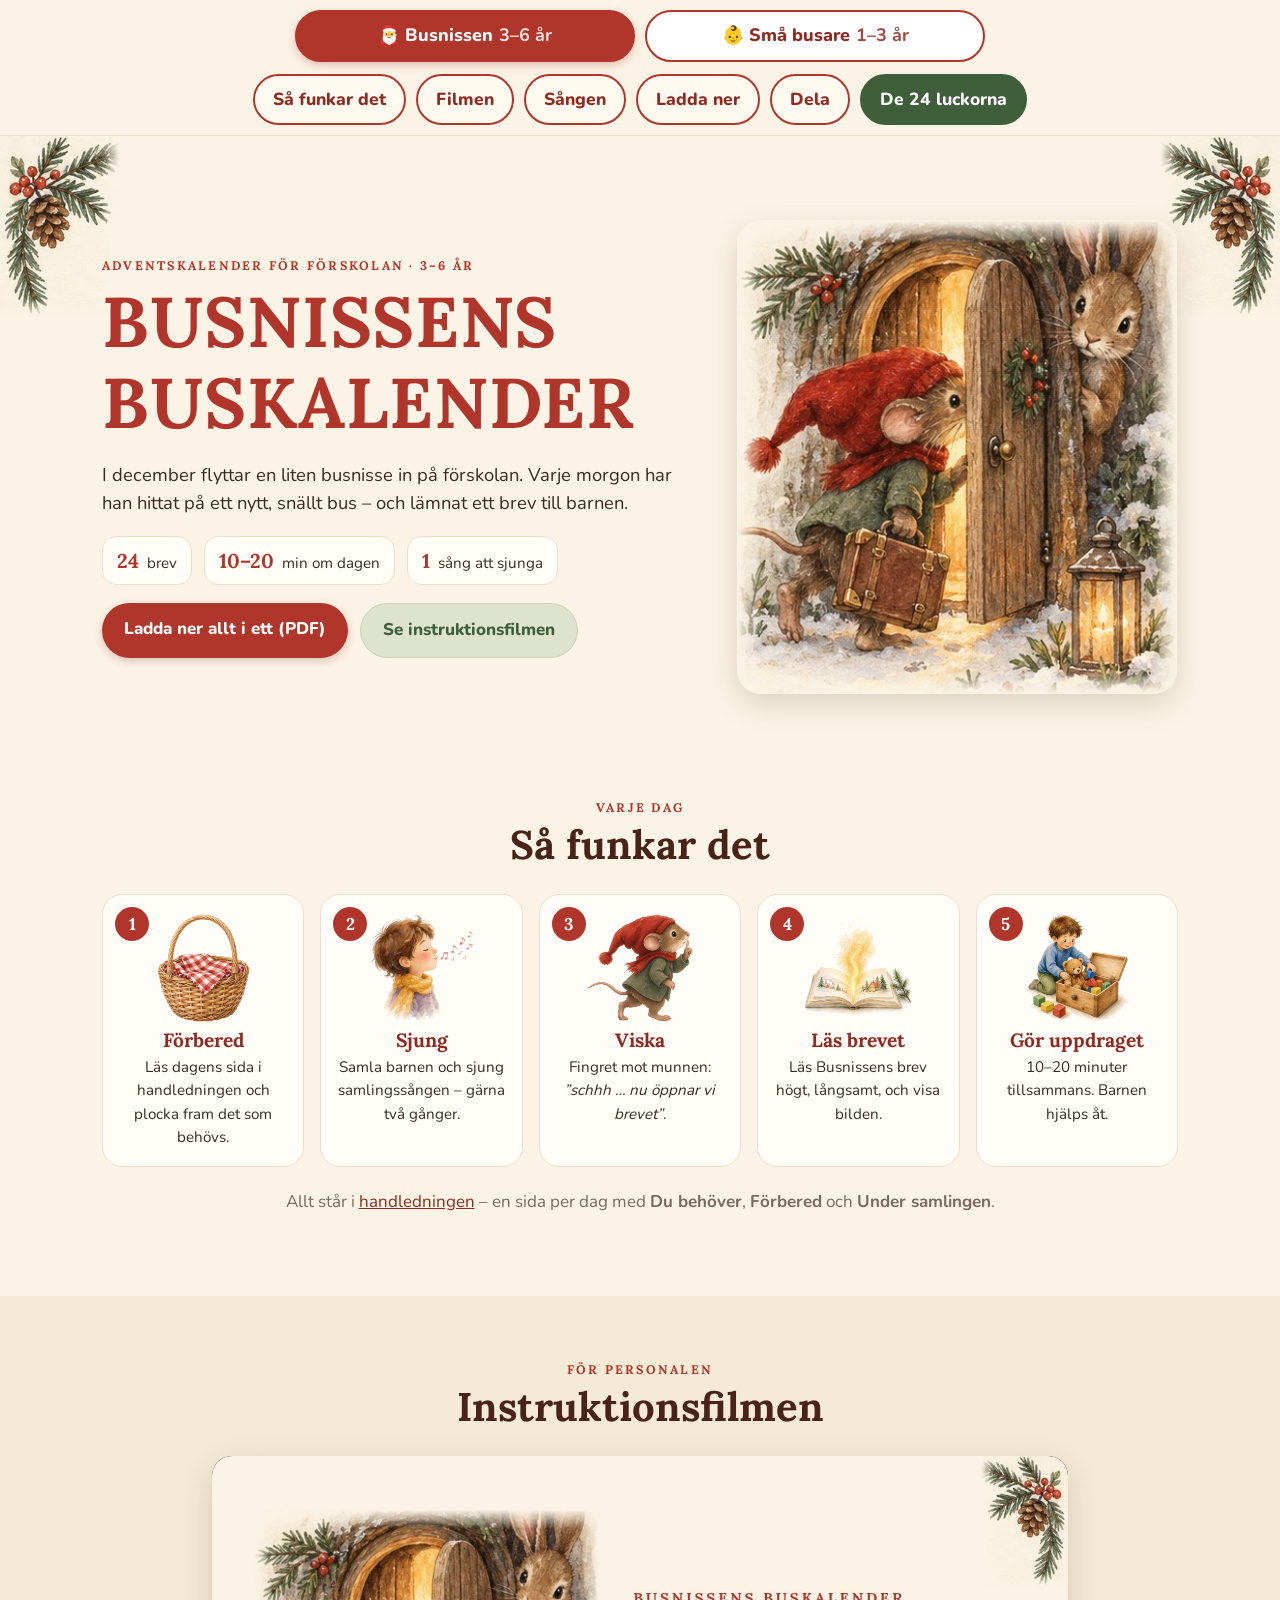
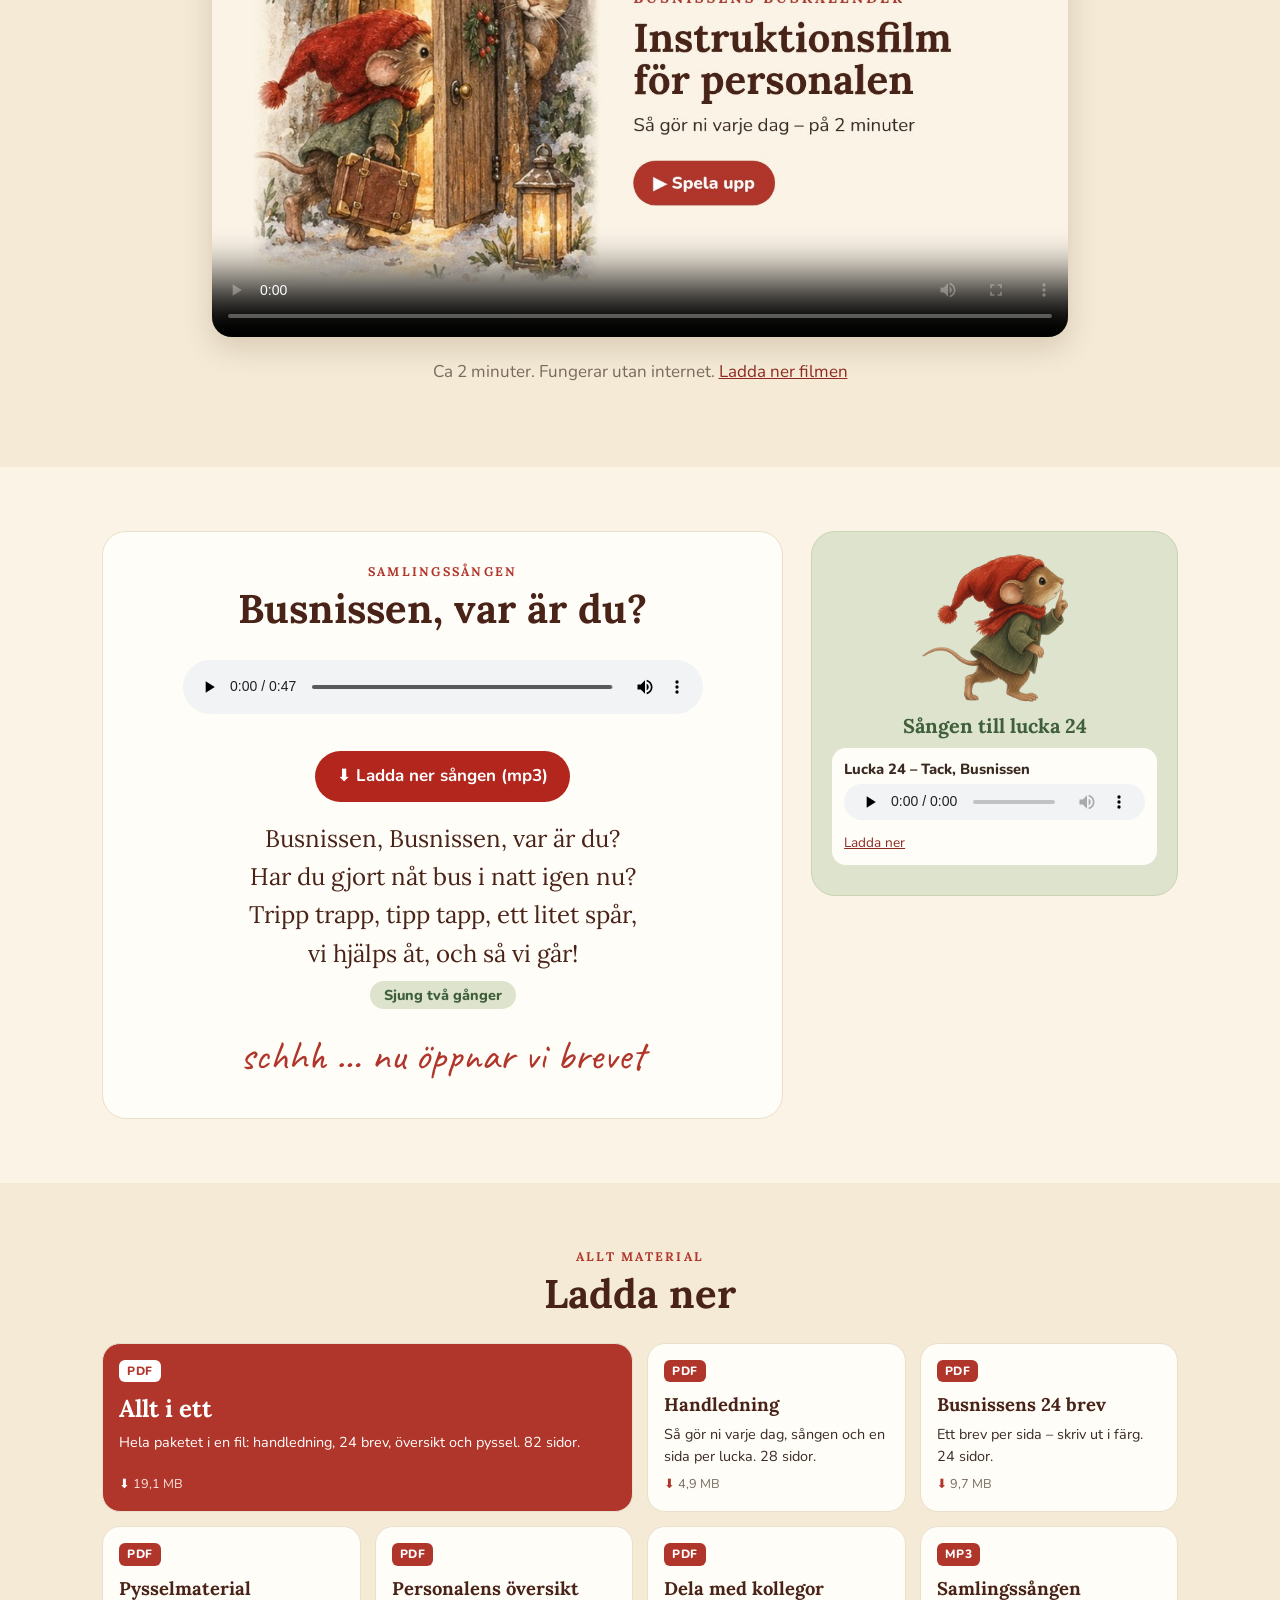
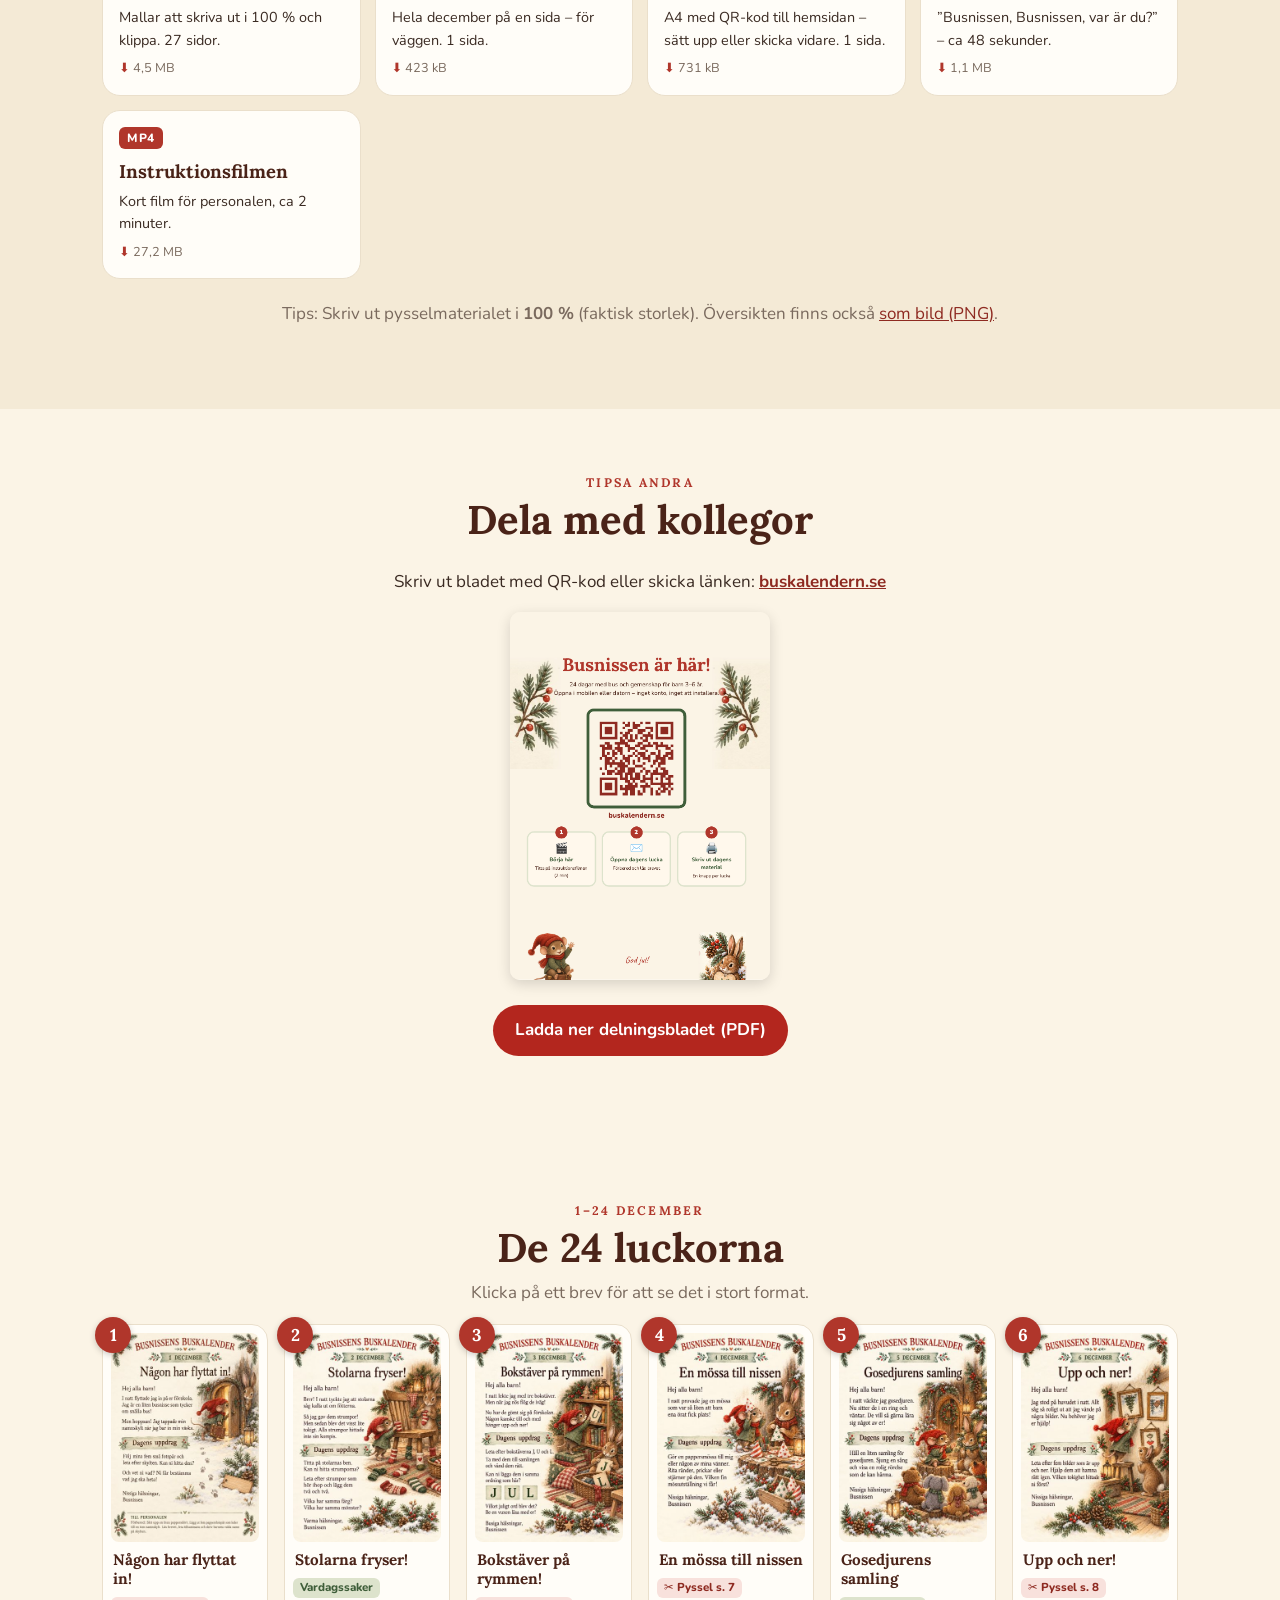
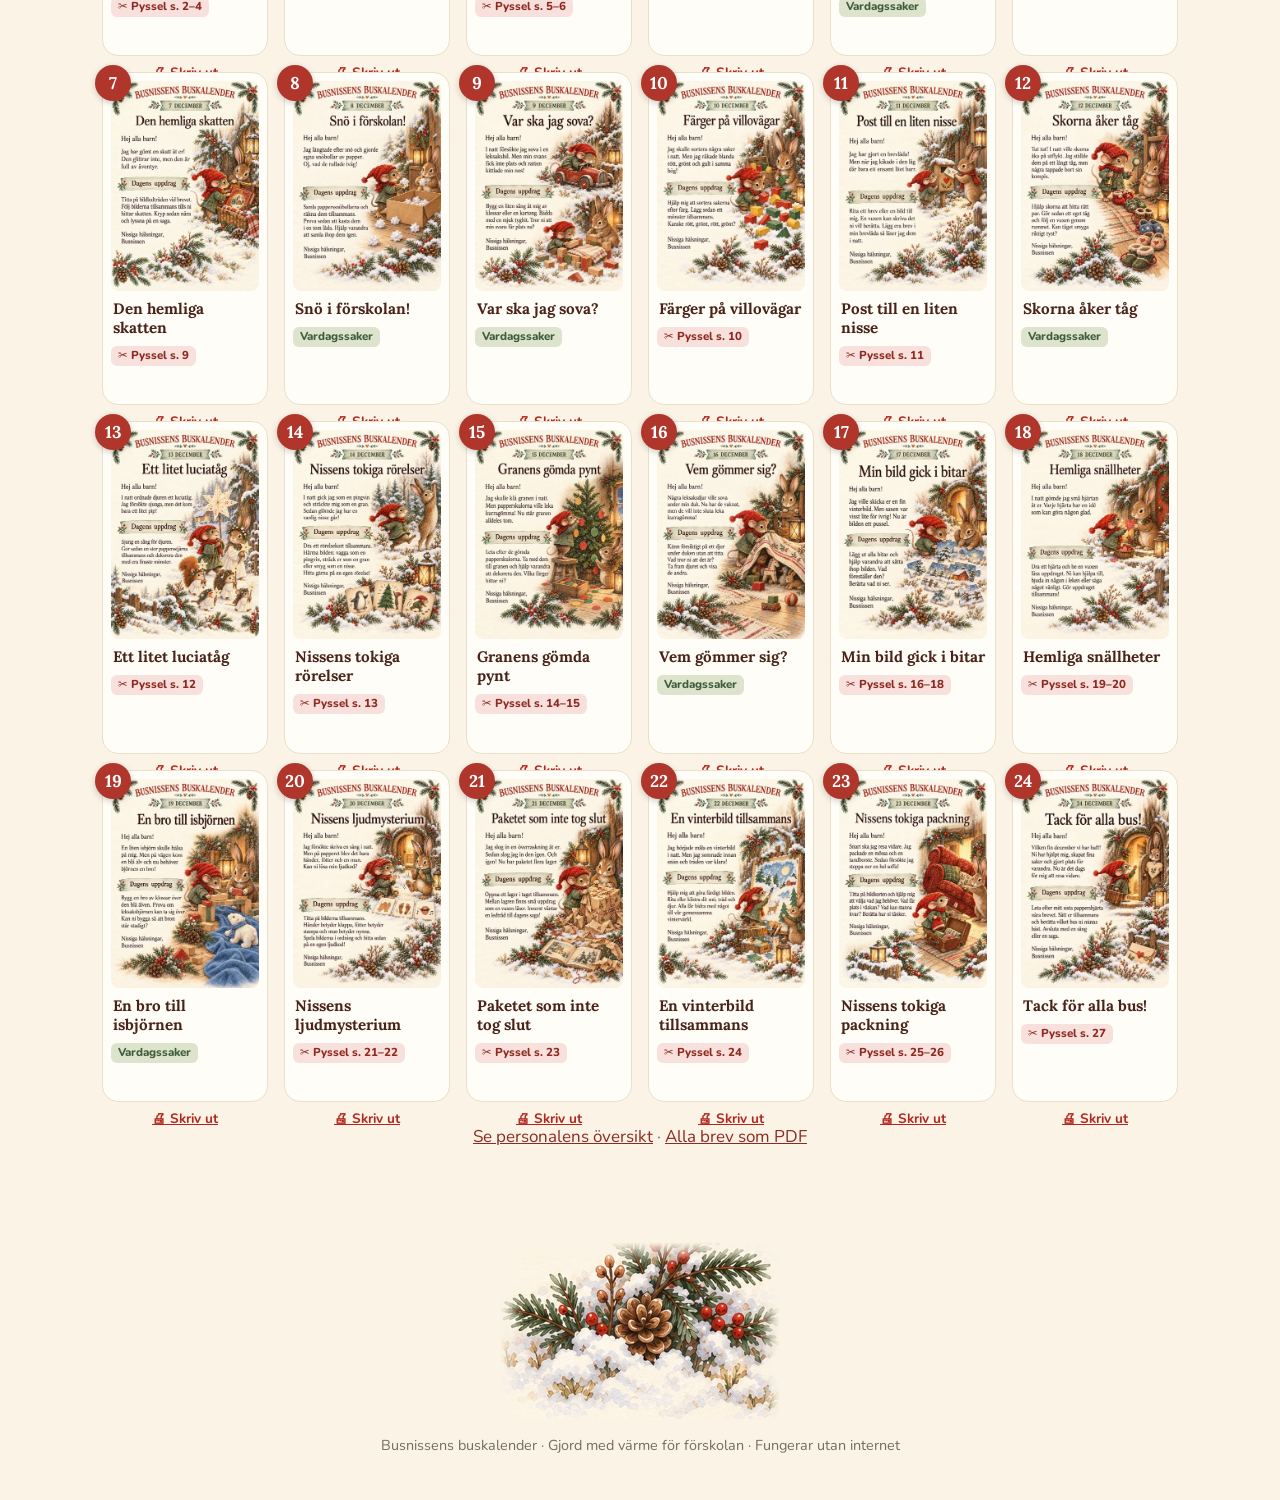
==== index.html @ c5e044b1 "Versionsväljare 3–6 / 1–3 år, egen text för Små busare" ====
<!doctype html>
<html lang="sv">
<head>
<meta charset="utf-8">
<meta name="viewport" content="width=device-width, initial-scale=1">
<title>Busnissens buskalender – adventskalender för förskolan</title>
<meta name="description" content="24 små brev från Busnissen, en samlingssång och enkla uppdrag för barn 3–6 år. Handledning, pysselmaterial och film – allt på ett ställe.">
<link rel="icon" href="data:image/svg+xml,%3Csvg xmlns=%22http://www.w3.org/2000/svg%22 viewBox=%220 0 100 100%22%3E%3Ctext y=%22.9em%22 font-size=%2290%22%3E%F0%9F%8E%85%3C/text%3E%3C/svg%3E">
<link rel="stylesheet" href="assets/style.css">
<style>.top .vpick{display:flex;gap:10px;justify-content:center;padding:10px 12px 2px;max-width:1120px;margin:0 auto}.top .vpick a{flex:1 1 0;max-width:340px;justify-content:center;min-height:52px;font-size:18px;background:#fff;color:var(--red2);border:2px solid var(--red)}.top .vpick a.on{background:var(--red);color:#fff;box-shadow:0 3px 10px rgba(176,54,43,.3)}.top .vpick a .ag{font-weight:700;opacity:.85;margin-left:6px}@media (max-width:520px){.top .vpick a{font-size:15px;padding:8px 8px;white-space:normal;text-align:center;line-height:1.15}}</style>
</head>
<body>
<a class="skip" href="#luckor">Hoppa till luckorna</a>
<header class="top"><div class="vpick" aria-label="Välj version"><a href="index.html" class="on">🎅 Busnissen<span class="ag">3–6 år</span></a><a href="smabarn.html" class="">👶 Små busare<span class="ag">1–3 år</span></a></div><nav><a href="#hur" >Så funkar det</a><a href="#film">Filmen</a><a href="#sangen">Sången</a><a href="#ladda-ner">Ladda ner</a><a href="#dela">Dela</a><a href="#luckor">De 24 luckorna</a></nav></header>

<section class="hero">
 <img class="c l" src="assets/img/corner_tl.jpg" alt=""><img class="c r" src="assets/img/corner_tr.jpg" alt="">
 <div class="wrap hero-in">
  <div class="htxt">
   <p class="kicker">Adventskalender för förskolan <span style="white-space:nowrap">· 3–6 år</span></p>
   <h1>Busnissens <span>buskalender</span></h1>
   <p class="lead">I december flyttar en liten busnisse in på förskolan. Varje morgon har han hittat på ett nytt, snällt bus – och lämnat ett brev till barnen.</p>
   <ul class="facts"><li><b>24</b> brev</li><li><b>10–20</b> min om dagen</li><li><b>1</b> sång att sjunga</li></ul>
   <div class="cta"><a class="btn" href="filer/allt-i-ett.pdf" download>Ladda ner allt i ett (PDF)</a><a class="btn ghost" href="#film">Se instruktionsfilmen</a></div>
  </div>
  <div class="himg"><img src="assets/img/door_scene.jpg" alt="Busnissen öppnar en liten dörr med sin resväska" width="455" height="490"></div>
 </div>
</section>

<main>
<section id="hur" class="sec">
 <div class="wrap">
  <p class="kicker">Varje dag</p><h2>Så funkar det</h2>
  <ol class="steps"><li class="step"><span class="n">1</span><img src="assets/ill/korg.webp" alt="" loading="lazy" width="140" height="140"><h3>Förbered</h3><p>Läs dagens sida i handledningen och plocka fram det som behövs.</p></li><li class="step"><span class="n">2</span><img src="assets/ill/nynna.webp" alt="" loading="lazy" width="140" height="140"><h3>Sjung</h3><p>Samla barnen och sjung samlingssången – gärna två gånger.</p></li><li class="step"><span class="n">3</span><img src="assets/ill/smyg.webp" alt="" loading="lazy" width="140" height="140"><h3>Viska</h3><p>Fingret mot munnen: <i>”schhh … nu öppnar vi brevet”</i>.</p></li><li class="step"><span class="n">4</span><img src="assets/ill/sagobok.webp" alt="" loading="lazy" width="140" height="140"><h3>Läs brevet</h3><p>Läs Busnissens brev högt, långsamt, och visa bilden.</p></li><li class="step"><span class="n">5</span><img src="assets/ill/hjalp.webp" alt="" loading="lazy" width="140" height="140"><h3>Gör uppdraget</h3><p>10–20 minuter tillsammans. Barnen hjälps åt.</p></li></ol>
  <p class="note">Allt står i <a href="filer/handledning.pdf">handledningen</a> – en sida per dag med <b>Du behöver</b>, <b>Förbered</b> och <b>Under samlingen</b>.</p>
 </div>
</section>

<section id="film" class="sec alt">
 <div class="wrap narrow">
  <p class="kicker">För personalen</p><h2>Instruktionsfilmen</h2>
  <div class="video"><video controls preload="metadata" poster="assets/img/poster.jpg" playsinline><source src="filer/instruktionsfilm.mp4" type="video/mp4">Din webbläsare kan inte spela filmen. <a href="filer/instruktionsfilm.mp4">Öppna filmen här</a>.</video></div>
  <p class="note">Ca 2 minuter. Fungerar utan internet. <a href="filer/instruktionsfilm.mp4" download>Ladda ner filmen</a></p>
 </div>
</section>

<section id="sangen" class="sec">
 <div class="wrap song">
  <div class="lyrics">
   <p class="kicker">Samlingssången</p><h2>Busnissen, var är du?</h2>
   <audio controls preload="metadata" src="filer/samlingssang.mp3" style="width:100%;max-width:520px;margin:12px 0"></audio>
   <p><a href="filer/samlingssang.mp3" download style="display:inline-block;padding:12px 22px;border-radius:999px;background:#b3261e;color:#fff;font-weight:700;text-decoration:none">⬇ Ladda ner sången (mp3)</a></p>
   <p class="ly">Busnissen, Busnissen, var är du?<br>Har du gjort nåt bus i natt igen nu?<br>Tripp trapp, tipp tapp, ett litet spår,<br>vi hjälps åt, och så vi går!</p>
   <p class="x2">Sjung två gånger</p>
   <p class="whisper">schhh … nu öppnar vi brevet</p>
  </div>
  <div class="bonus"><img src="assets/ill/smyg.webp" alt="" width="220" height="220" loading="lazy">
   <h3>Sången till lucka 24</h3><ul class="tracks"><li><span>Lucka 24 – Tack, Busnissen</span><audio controls preload="none" src="filer/bonus-lucka-24-tack-busnissen.mp3"></audio><a class="mini" href="filer/bonus-lucka-24-tack-busnissen.mp3" download>Ladda ner</a></li></ul></div>
 </div>
</section>

<section id="ladda-ner" class="sec alt">
 <div class="wrap">
  <p class="kicker">Allt material</p><h2>Ladda ner</h2>
  <ul class="dls"><li class="dl big"><a href="filer/allt-i-ett.pdf" download><span class="ft">PDF</span><span class="dtt">Allt i ett</span><span class="dd">Hela paketet i en fil: handledning, 24 brev, översikt och pyssel. 82 sidor.</span><span class="sz">19,1 MB</span></a></li><li class="dl "><a href="filer/handledning.pdf" download><span class="ft">PDF</span><span class="dtt">Handledning</span><span class="dd">Så gör ni varje dag, sången och en sida per lucka. 28 sidor.</span><span class="sz">4,9 MB</span></a></li><li class="dl "><a href="filer/brev.pdf" download><span class="ft">PDF</span><span class="dtt">Busnissens 24 brev</span><span class="dd">Ett brev per sida – skriv ut i färg. 24 sidor.</span><span class="sz">9,7 MB</span></a></li><li class="dl "><a href="filer/pysselmaterial.pdf" download><span class="ft">PDF</span><span class="dtt">Pysselmaterial</span><span class="dd">Mallar att skriva ut i 100 % och klippa. 27 sidor.</span><span class="sz">4,5 MB</span></a></li><li class="dl "><a href="filer/personalens-oversikt.pdf" download><span class="ft">PDF</span><span class="dtt">Personalens översikt</span><span class="dd">Hela december på en sida – för väggen. 1 sida.</span><span class="sz">423 kB</span></a></li><li class="dl "><a href="filer/dela-med-kollegor.pdf" download><span class="ft">PDF</span><span class="dtt">Dela med kollegor</span><span class="dd">A4 med QR-kod till hemsidan – sätt upp eller skicka vidare. 1 sida.</span><span class="sz">731 kB</span></a></li><li class="dl "><a href="filer/samlingssang.mp3" download><span class="ft">MP3</span><span class="dtt">Samlingssången</span><span class="dd">”Busnissen, Busnissen, var är du?” – ca 48 sekunder.</span><span class="sz">1,1 MB</span></a></li><li class="dl "><a href="filer/instruktionsfilm.mp4" download><span class="ft">MP4</span><span class="dtt">Instruktionsfilmen</span><span class="dd">Kort film för personalen, ca 2 minuter.</span><span class="sz">27,2 MB</span></a></li></ul>
  <p class="note">Tips: Skriv ut pysselmaterialet i <b>100 %</b> (faktisk storlek). Översikten finns också <a href="filer/personalens-oversikt.png" download>som bild (PNG)</a>.</p>
 </div>
</section>

<section id="dela" class="sec">
 <div class="wrap" style="text-align:center">
  <p class="kicker">Tipsa andra</p><h2>Dela med kollegor</h2>
  <p>Skriv ut bladet med QR-kod eller skicka länken: <a href="https://buskalendern.se/"><b>buskalendern.se</b></a></p>
  <a href="filer/dela-med-kollegor.pdf" target="_blank" rel="noopener"><img src="filer/dela-med-kollegor.png" alt="Delningsblad med QR-kod" style="width:100%;max-width:260px;border-radius:10px;box-shadow:0 4px 14px rgba(0,0,0,.15)"></a>
  <p><a href="filer/dela-med-kollegor.pdf" download style="display:inline-block;padding:12px 22px;border-radius:999px;background:#b3261e;color:#fff;font-weight:700;text-decoration:none">Ladda ner delningsbladet (PDF)</a></p>
 </div>
</section>

<section id="luckor" class="sec">
 <div class="wrap">
  <p class="kicker">1–24 december</p><h2>De 24 luckorna</h2>
  <p class="sub">Klicka på ett brev för att se det i stort format.</p>
  <ol class="days"><li><a class="day" href="brev/dag01.jpg" data-i="0" target="_blank" rel="noopener"><span class="dn">1</span><img src="assets/thumb/dag01.jpg" alt="Brev 1 december: Någon har flyttat in!" loading="lazy" width="360" height="509"><span class="dt">Någon har flyttat in!</span><span class="tag">✂ Pyssel s. 2–4</span></a><a class="printday" href="filer/dagar/lucka-01.pdf" target="_blank" rel="noopener" style="display:block;margin-top:6px;text-align:center;font-weight:700;font-size:.85rem;color:#b3261e">🖨 Skriv ut</a></li><li><a class="day" href="brev/dag02.jpg" data-i="1" target="_blank" rel="noopener"><span class="dn">2</span><img src="assets/thumb/dag02.jpg" alt="Brev 2 december: Stolarna fryser!" loading="lazy" width="360" height="509"><span class="dt">Stolarna fryser!</span><span class="tag g">Vardagssaker</span></a><a class="printday" href="filer/dagar/lucka-02.pdf" target="_blank" rel="noopener" style="display:block;margin-top:6px;text-align:center;font-weight:700;font-size:.85rem;color:#b3261e">🖨 Skriv ut</a></li><li><a class="day" href="brev/dag03.jpg" data-i="2" target="_blank" rel="noopener"><span class="dn">3</span><img src="assets/thumb/dag03.jpg" alt="Brev 3 december: Bokstäver på rymmen!" loading="lazy" width="360" height="509"><span class="dt">Bokstäver på rymmen!</span><span class="tag">✂ Pyssel s. 5–6</span></a><a class="printday" href="filer/dagar/lucka-03.pdf" target="_blank" rel="noopener" style="display:block;margin-top:6px;text-align:center;font-weight:700;font-size:.85rem;color:#b3261e">🖨 Skriv ut</a></li><li><a class="day" href="brev/dag04.jpg" data-i="3" target="_blank" rel="noopener"><span class="dn">4</span><img src="assets/thumb/dag04.jpg" alt="Brev 4 december: En mössa till nissen" loading="lazy" width="360" height="509"><span class="dt">En mössa till nissen</span><span class="tag">✂ Pyssel s. 7</span></a><a class="printday" href="filer/dagar/lucka-04.pdf" target="_blank" rel="noopener" style="display:block;margin-top:6px;text-align:center;font-weight:700;font-size:.85rem;color:#b3261e">🖨 Skriv ut</a></li><li><a class="day" href="brev/dag05.jpg" data-i="4" target="_blank" rel="noopener"><span class="dn">5</span><img src="assets/thumb/dag05.jpg" alt="Brev 5 december: Gosedjurens samling" loading="lazy" width="360" height="509"><span class="dt">Gosedjurens samling</span><span class="tag g">Vardagssaker</span></a><a class="printday" href="filer/dagar/lucka-05.pdf" target="_blank" rel="noopener" style="display:block;margin-top:6px;text-align:center;font-weight:700;font-size:.85rem;color:#b3261e">🖨 Skriv ut</a></li><li><a class="day" href="brev/dag06.jpg" data-i="5" target="_blank" rel="noopener"><span class="dn">6</span><img src="assets/thumb/dag06.jpg" alt="Brev 6 december: Upp och ner!" loading="lazy" width="360" height="509"><span class="dt">Upp och ner!</span><span class="tag">✂ Pyssel s. 8</span></a><a class="printday" href="filer/dagar/lucka-06.pdf" target="_blank" rel="noopener" style="display:block;margin-top:6px;text-align:center;font-weight:700;font-size:.85rem;color:#b3261e">🖨 Skriv ut</a></li><li><a class="day" href="brev/dag07.jpg" data-i="6" target="_blank" rel="noopener"><span class="dn">7</span><img src="assets/thumb/dag07.jpg" alt="Brev 7 december: Den hemliga skatten" loading="lazy" width="360" height="509"><span class="dt">Den hemliga skatten</span><span class="tag">✂ Pyssel s. 9</span></a><a class="printday" href="filer/dagar/lucka-07.pdf" target="_blank" rel="noopener" style="display:block;margin-top:6px;text-align:center;font-weight:700;font-size:.85rem;color:#b3261e">🖨 Skriv ut</a></li><li><a class="day" href="brev/dag08.jpg" data-i="7" target="_blank" rel="noopener"><span class="dn">8</span><img src="assets/thumb/dag08.jpg" alt="Brev 8 december: Snö i förskolan!" loading="lazy" width="360" height="509"><span class="dt">Snö i förskolan!</span><span class="tag g">Vardagssaker</span></a><a class="printday" href="filer/dagar/lucka-08.pdf" target="_blank" rel="noopener" style="display:block;margin-top:6px;text-align:center;font-weight:700;font-size:.85rem;color:#b3261e">🖨 Skriv ut</a></li><li><a class="day" href="brev/dag09.jpg" data-i="8" target="_blank" rel="noopener"><span class="dn">9</span><img src="assets/thumb/dag09.jpg" alt="Brev 9 december: Var ska jag sova?" loading="lazy" width="360" height="509"><span class="dt">Var ska jag sova?</span><span class="tag g">Vardagssaker</span></a><a class="printday" href="filer/dagar/lucka-09.pdf" target="_blank" rel="noopener" style="display:block;margin-top:6px;text-align:center;font-weight:700;font-size:.85rem;color:#b3261e">🖨 Skriv ut</a></li><li><a class="day" href="brev/dag10.jpg" data-i="9" target="_blank" rel="noopener"><span class="dn">10</span><img src="assets/thumb/dag10.jpg" alt="Brev 10 december: Färger på villovägar" loading="lazy" width="360" height="509"><span class="dt">Färger på villovägar</span><span class="tag">✂ Pyssel s. 10</span></a><a class="printday" href="filer/dagar/lucka-10.pdf" target="_blank" rel="noopener" style="display:block;margin-top:6px;text-align:center;font-weight:700;font-size:.85rem;color:#b3261e">🖨 Skriv ut</a></li><li><a class="day" href="brev/dag11.jpg" data-i="10" target="_blank" rel="noopener"><span class="dn">11</span><img src="assets/thumb/dag11.jpg" alt="Brev 11 december: Post till en liten nisse" loading="lazy" width="360" height="509"><span class="dt">Post till en liten nisse</span><span class="tag">✂ Pyssel s. 11</span></a><a class="printday" href="filer/dagar/lucka-11.pdf" target="_blank" rel="noopener" style="display:block;margin-top:6px;text-align:center;font-weight:700;font-size:.85rem;color:#b3261e">🖨 Skriv ut</a></li><li><a class="day" href="brev/dag12.jpg" data-i="11" target="_blank" rel="noopener"><span class="dn">12</span><img src="assets/thumb/dag12.jpg" alt="Brev 12 december: Skorna åker tåg" loading="lazy" width="360" height="509"><span class="dt">Skorna åker tåg</span><span class="tag g">Vardagssaker</span></a><a class="printday" href="filer/dagar/lucka-12.pdf" target="_blank" rel="noopener" style="display:block;margin-top:6px;text-align:center;font-weight:700;font-size:.85rem;color:#b3261e">🖨 Skriv ut</a></li><li><a class="day" href="brev/dag13.jpg" data-i="12" target="_blank" rel="noopener"><span class="dn">13</span><img src="assets/thumb/dag13.jpg" alt="Brev 13 december: Ett litet luciatåg" loading="lazy" width="360" height="509"><span class="dt">Ett litet luciatåg</span><span class="tag">✂ Pyssel s. 12</span></a><a class="printday" href="filer/dagar/lucka-13.pdf" target="_blank" rel="noopener" style="display:block;margin-top:6px;text-align:center;font-weight:700;font-size:.85rem;color:#b3261e">🖨 Skriv ut</a></li><li><a class="day" href="brev/dag14.jpg" data-i="13" target="_blank" rel="noopener"><span class="dn">14</span><img src="assets/thumb/dag14.jpg" alt="Brev 14 december: Nissens tokiga rörelser" loading="lazy" width="360" height="509"><span class="dt">Nissens tokiga rörelser</span><span class="tag">✂ Pyssel s. 13</span></a><a class="printday" href="filer/dagar/lucka-14.pdf" target="_blank" rel="noopener" style="display:block;margin-top:6px;text-align:center;font-weight:700;font-size:.85rem;color:#b3261e">🖨 Skriv ut</a></li><li><a class="day" href="brev/dag15.jpg" data-i="14" target="_blank" rel="noopener"><span class="dn">15</span><img src="assets/thumb/dag15.jpg" alt="Brev 15 december: Granens gömda pynt" loading="lazy" width="360" height="509"><span class="dt">Granens gömda pynt</span><span class="tag">✂ Pyssel s. 14–15</span></a><a class="printday" href="filer/dagar/lucka-15.pdf" target="_blank" rel="noopener" style="display:block;margin-top:6px;text-align:center;font-weight:700;font-size:.85rem;color:#b3261e">🖨 Skriv ut</a></li><li><a class="day" href="brev/dag16.jpg" data-i="15" target="_blank" rel="noopener"><span class="dn">16</span><img src="assets/thumb/dag16.jpg" alt="Brev 16 december: Vem gömmer sig?" loading="lazy" width="360" height="509"><span class="dt">Vem gömmer sig?</span><span class="tag g">Vardagssaker</span></a><a class="printday" href="filer/dagar/lucka-16.pdf" target="_blank" rel="noopener" style="display:block;margin-top:6px;text-align:center;font-weight:700;font-size:.85rem;color:#b3261e">🖨 Skriv ut</a></li><li><a class="day" href="brev/dag17.jpg" data-i="16" target="_blank" rel="noopener"><span class="dn">17</span><img src="assets/thumb/dag17.jpg" alt="Brev 17 december: Min bild gick i bitar" loading="lazy" width="360" height="509"><span class="dt">Min bild gick i bitar</span><span class="tag">✂ Pyssel s. 16–18</span></a><a class="printday" href="filer/dagar/lucka-17.pdf" target="_blank" rel="noopener" style="display:block;margin-top:6px;text-align:center;font-weight:700;font-size:.85rem;color:#b3261e">🖨 Skriv ut</a></li><li><a class="day" href="brev/dag18.jpg" data-i="17" target="_blank" rel="noopener"><span class="dn">18</span><img src="assets/thumb/dag18.jpg" alt="Brev 18 december: Hemliga snällheter" loading="lazy" width="360" height="509"><span class="dt">Hemliga snällheter</span><span class="tag">✂ Pyssel s. 19–20</span></a><a class="printday" href="filer/dagar/lucka-18.pdf" target="_blank" rel="noopener" style="display:block;margin-top:6px;text-align:center;font-weight:700;font-size:.85rem;color:#b3261e">🖨 Skriv ut</a></li><li><a class="day" href="brev/dag19.jpg" data-i="18" target="_blank" rel="noopener"><span class="dn">19</span><img src="assets/thumb/dag19.jpg" alt="Brev 19 december: En bro till isbjörnen" loading="lazy" width="360" height="509"><span class="dt">En bro till isbjörnen</span><span class="tag g">Vardagssaker</span></a><a class="printday" href="filer/dagar/lucka-19.pdf" target="_blank" rel="noopener" style="display:block;margin-top:6px;text-align:center;font-weight:700;font-size:.85rem;color:#b3261e">🖨 Skriv ut</a></li><li><a class="day" href="brev/dag20.jpg" data-i="19" target="_blank" rel="noopener"><span class="dn">20</span><img src="assets/thumb/dag20.jpg" alt="Brev 20 december: Nissens ljudmysterium" loading="lazy" width="360" height="509"><span class="dt">Nissens ljudmysterium</span><span class="tag">✂ Pyssel s. 21–22</span></a><a class="printday" href="filer/dagar/lucka-20.pdf" target="_blank" rel="noopener" style="display:block;margin-top:6px;text-align:center;font-weight:700;font-size:.85rem;color:#b3261e">🖨 Skriv ut</a></li><li><a class="day" href="brev/dag21.jpg" data-i="20" target="_blank" rel="noopener"><span class="dn">21</span><img src="assets/thumb/dag21.jpg" alt="Brev 21 december: Paketet som inte tog slut" loading="lazy" width="360" height="509"><span class="dt">Paketet som inte tog slut</span><span class="tag">✂ Pyssel s. 23</span></a><a class="printday" href="filer/dagar/lucka-21.pdf" target="_blank" rel="noopener" style="display:block;margin-top:6px;text-align:center;font-weight:700;font-size:.85rem;color:#b3261e">🖨 Skriv ut</a></li><li><a class="day" href="brev/dag22.jpg" data-i="21" target="_blank" rel="noopener"><span class="dn">22</span><img src="assets/thumb/dag22.jpg" alt="Brev 22 december: En vinterbild tillsammans" loading="lazy" width="360" height="509"><span class="dt">En vinterbild tillsammans</span><span class="tag">✂ Pyssel s. 24</span></a><a class="printday" href="filer/dagar/lucka-22.pdf" target="_blank" rel="noopener" style="display:block;margin-top:6px;text-align:center;font-weight:700;font-size:.85rem;color:#b3261e">🖨 Skriv ut</a></li><li><a class="day" href="brev/dag23.jpg" data-i="22" target="_blank" rel="noopener"><span class="dn">23</span><img src="assets/thumb/dag23.jpg" alt="Brev 23 december: Nissens tokiga packning" loading="lazy" width="360" height="509"><span class="dt">Nissens tokiga packning</span><span class="tag">✂ Pyssel s. 25–26</span></a><a class="printday" href="filer/dagar/lucka-23.pdf" target="_blank" rel="noopener" style="display:block;margin-top:6px;text-align:center;font-weight:700;font-size:.85rem;color:#b3261e">🖨 Skriv ut</a></li><li><a class="day" href="brev/dag24.jpg" data-i="23" target="_blank" rel="noopener"><span class="dn">24</span><img src="assets/thumb/dag24.jpg" alt="Brev 24 december: Tack för alla bus!" loading="lazy" width="360" height="509"><span class="dt">Tack för alla bus!</span><span class="tag">✂ Pyssel s. 27</span></a><a class="printday" href="filer/dagar/lucka-24.pdf" target="_blank" rel="noopener" style="display:block;margin-top:6px;text-align:center;font-weight:700;font-size:.85rem;color:#b3261e">🖨 Skriv ut</a></li></ol>
  <p class="note"><a href="brev/personalens-oversikt.jpg" target="_blank" rel="noopener">Se personalens översikt</a> · <a href="filer/brev.pdf" download>Alla brev som PDF</a></p>
 </div>
</section>
</main>

<footer class="foot"><img src="assets/img/garland.jpg" alt=""><p>Busnissens buskalender · Gjord med värme för förskolan · Fungerar utan internet</p></footer>

<dialog id="lb" aria-label="Brev">
 <button class="x" type="button" aria-label="Stäng">×</button>
 <figure><img id="lbimg" alt=""><figcaption id="lbcap"></figcaption></figure>
 <div class="lbnav"><button type="button" class="prev" aria-label="Föregående brev">‹ Föregående</button><a id="lbprint" class="lbprint" href="#" target="_blank" rel="noopener">🖨 Skriv ut dagens material</a><button type="button" class="next" aria-label="Nästa brev">Nästa ›</button></div><div class="lbsub"><a id="lbopen" href="#" target="_blank" rel="noopener">Öppna i full storlek</a></div>
</dialog>
<script>
(function(){
 var T=["Någon har flyttat in!", "Stolarna fryser!", "Bokstäver på rymmen!", "En mössa till nissen", "Gosedjurens samling", "Upp och ner!", "Den hemliga skatten", "Snö i förskolan!", "Var ska jag sova?", "Färger på villovägar", "Post till en liten nisse", "Skorna åker tåg", "Ett litet luciatåg", "Nissens tokiga rörelser", "Granens gömda pynt", "Vem gömmer sig?", "Min bild gick i bitar", "Hemliga snällheter", "En bro till isbjörnen", "Nissens ljudmysterium", "Paketet som inte tog slut", "En vinterbild tillsammans", "Nissens tokiga packning", "Tack för alla bus!"]; var dlg=document.getElementById('lb'); if(!dlg||!dlg.showModal) return;
 var img=document.getElementById('lbimg'),cap=document.getElementById('lbcap'),op=document.getElementById('lbopen'),cur=0;
 function pad(n){return (n<10?'0':'')+n}
 function show(i){cur=(i+24)%24; var src='brev/dag'+pad(cur+1)+'.jpg'; img.src=src; img.alt='Brev '+(cur+1)+' december: '+T[cur]; cap.textContent='Lucka '+(cur+1)+' · '+T[cur]; op.href=src; document.getElementById('lbprint').href='filer/dagar/lucka-'+pad(cur+1)+'.pdf';}
 document.querySelectorAll('a.day').forEach(function(a){a.addEventListener('click',function(e){e.preventDefault();show(+a.dataset.i);dlg.showModal();})});
 dlg.querySelector('.x').onclick=function(){dlg.close()};
 dlg.querySelector('.prev').onclick=function(){show(cur-1)};
 dlg.querySelector('.next').onclick=function(){show(cur+1)};
 dlg.addEventListener('click',function(e){if(e.target===dlg)dlg.close()});
 document.addEventListener('keydown',function(e){if(!dlg.open)return; if(e.key==='ArrowRight')show(cur+1); if(e.key==='ArrowLeft')show(cur-1);});
})();
</script>
<script>(function(){var L=[].slice.call(document.querySelectorAll('.top nav a'));var io=new IntersectionObserver(function(es){es.forEach(function(e){if(e.isIntersecting){L.forEach(function(a){var on=a.getAttribute('href')==='#'+e.target.id;a.classList.toggle('active',on);if(on&&a.scrollIntoView&&innerWidth<=820)a.parentNode.scrollTo({left:a.offsetLeft-12,behavior:'smooth'});});}});},{rootMargin:'-40% 0px -55% 0px'});L.forEach(function(a){var s=document.querySelector(a.getAttribute('href'));if(s)io.observe(s);});})();</script>
</body>
</html>
---- assets/style.css ----
@font-face{font-family:"Lora";src:url(fonts/Lora.ttf) format("truetype");font-weight:400 700;font-display:swap}
@font-face{font-family:"Lora";src:url(fonts/Lora-Italic.ttf) format("truetype");font-weight:400 700;font-style:italic;font-display:swap}
@font-face{font-family:"Nunito";src:url(fonts/Nunito.ttf) format("truetype");font-weight:200 1000;font-display:swap}
@font-face{font-family:"Caveat";src:url(fonts/Caveat.ttf) format("truetype");font-weight:400 700;font-display:swap}
:root{--bg:#FBF4E6;--bg2:#F4EAD6;--red:#B0362B;--red2:#8E2A21;--brown:#4A2318;--green:#3F5E3A;--sage:#DDE3CC;--sage2:#C9D3B3;--card:#FFFDF8;--ink:#3A2A22;--muted:#7A6A5E}
*{box-sizing:border-box}
html{scroll-behavior:smooth}
body{margin:0;background:var(--bg);color:var(--ink);font-family:"Nunito",system-ui,sans-serif;font-size:17px;line-height:1.55}
img{max-width:100%}
a{color:var(--red2)}
.skip{position:absolute;left:-999px}.skip:focus{left:8px;top:8px;background:#fff;padding:6px 10px;z-index:10}
.wrap{max-width:1120px;margin:0 auto;padding:0 22px}.narrow{max-width:900px}
.kicker{font-family:"Lora",serif;font-weight:700;letter-spacing:.18em;text-transform:uppercase;color:var(--red);font-size:.78rem;margin:0 0 .3rem;text-align:center}
h1,h2,h3{font-family:"Lora",serif;color:var(--brown);line-height:1.15}
h2{font-size:clamp(1.8rem,4vw,2.5rem);text-align:center;margin:.1rem 0 1.6rem}
.top{position:sticky;top:0;z-index:5;background:rgba(251,244,230,.93);backdrop-filter:blur(6px);border-bottom:1px solid #EADFCB}
.top nav{max-width:1120px;margin:0 auto;display:flex;gap:4px 18px;justify-content:center;flex-wrap:wrap;padding:10px 16px}
.top a{text-decoration:none;color:var(--brown);font-weight:700;font-size:.92rem;padding:4px 6px;border-radius:8px}
.top a:hover{background:var(--sage)}
.hero{position:relative;overflow:hidden;padding:84px 0 40px}
.hero .c{position:absolute;top:0;width:120px}.hero .c.l{left:0}.hero .c.r{right:0}
.hero-in{display:grid;grid-template-columns:1.15fr .85fr;gap:36px;align-items:center;position:relative}
.htxt .kicker{text-align:left}
.hero h1{font-size:clamp(2.6rem,6.5vw,4.4rem);color:var(--red);text-transform:uppercase;margin:.2rem 0 .8rem;letter-spacing:.01em}
.hero h1 span{display:block}
.lead{font-size:1.15rem;max-width:34em}
.facts{display:flex;gap:12px;flex-wrap:wrap;list-style:none;padding:0;margin:18px 0}
.facts li{background:var(--card);border:1px solid #EADFCB;border-radius:14px;padding:8px 14px;font-size:.95rem}
.facts b{font-family:"Lora";color:var(--red);font-size:1.25rem;margin-right:4px}
.cta{display:flex;gap:12px;flex-wrap:wrap;margin-top:8px}
.btn{display:inline-block;background:var(--red);color:#fff;text-decoration:none;font-weight:800;padding:13px 22px;border-radius:999px;box-shadow:0 3px 10px rgba(140,40,30,.25)}
.btn:hover{background:var(--red2)}
.btn.ghost{background:var(--sage);color:var(--green);box-shadow:none;border:1px solid var(--sage2)}
.himg img{border-radius:24px;box-shadow:0 10px 30px rgba(90,50,20,.18);display:block;margin:0 auto;width:100%;max-width:440px;height:auto}
.sec{padding:64px 0}
.sec.alt{background:var(--bg2)}
.steps{list-style:none;padding:0;margin:0;display:grid;grid-template-columns:repeat(5,1fr);gap:16px}
.step{background:var(--card);border:1px solid #EADFCB;border-radius:20px;padding:18px 14px 16px;text-align:center;position:relative}
.step .n{position:absolute;top:12px;left:12px;width:34px;height:34px;border-radius:50%;background:var(--red);color:#fff;font-family:"Lora";font-weight:700;display:flex;align-items:center;justify-content:center}
.step img{width:110px;height:110px;object-fit:contain;display:block;margin:0 auto 6px}
.step h3{margin:.2rem 0 .3rem;font-size:1.2rem;color:var(--red2)}
.step p{margin:0;font-size:.95rem}
.note{text-align:center;color:var(--muted);margin-top:22px}
.sub{text-align:center;margin-top:-1rem;color:var(--muted)}
.video{border-radius:20px;overflow:hidden;box-shadow:0 10px 30px rgba(90,50,20,.18);background:#000;aspect-ratio:16/9}
.video video{width:100%;height:100%;display:block}
.song{display:grid;grid-template-columns:1.3fr .7fr;gap:28px;align-items:start}
.lyrics{background:var(--card);border:1px solid #EADFCB;border-radius:24px;padding:30px 26px;text-align:center}
.lyrics h2{margin-bottom:1rem}
.lyrics audio{width:100%;max-width:420px}
.ly{font-family:"Lora",serif;font-size:clamp(1.15rem,2.6vw,1.5rem);line-height:1.6;color:var(--brown);margin:18px 0 8px}
.x2{display:inline-block;background:var(--sage);color:var(--green);font-weight:800;border-radius:999px;padding:3px 14px;font-size:.9rem;margin:0}
.whisper{font-family:"Caveat",cursive;font-size:clamp(1.9rem,4.5vw,2.6rem);color:var(--red);margin:14px 0 0}
.bonus{background:var(--sage);border:1px solid var(--sage2);border-radius:24px;padding:20px;text-align:center}
.bonus img{width:150px;height:auto}
.bonus h3{margin:.2rem 0 .6rem;color:var(--green)}
.tracks{list-style:none;padding:0;margin:0;text-align:left}
.tracks li{background:var(--card);border-radius:14px;padding:10px 12px;margin-bottom:10px}
.tracks span{display:block;font-weight:800;font-size:.92rem;margin-bottom:4px}
.tracks audio{width:100%;height:36px}
.mini{font-size:.85rem}
.dls{list-style:none;padding:0;margin:0;display:grid;grid-template-columns:repeat(4,1fr);gap:14px}
.dl a{display:flex;flex-direction:column;height:100%;background:var(--card);border:1px solid #EADFCB;border-radius:18px;padding:16px;text-decoration:none;color:var(--ink);transition:transform .15s,box-shadow .15s}
.dl a:hover{transform:translateY(-2px);box-shadow:0 8px 20px rgba(90,50,20,.12)}
.ft{align-self:flex-start;background:var(--red);color:#fff;font-weight:800;font-size:.75rem;border-radius:6px;padding:2px 8px;letter-spacing:.05em}
.dtt{font-family:"Lora";font-weight:700;color:var(--brown);font-size:1.15rem;margin:8px 0 4px}
.dd{font-size:.9rem;flex:1}
.sz{font-size:.8rem;color:var(--muted);margin-top:8px}
.sz:before{content:"⬇ ";color:var(--red)}
.dl.big{grid-column:span 2}.dl.big a{background:var(--red);color:#fff}.dl.big .ft{background:#fff;color:var(--red)}.dl.big .dtt{color:#fff;font-size:1.5rem}.dl.big .sz{color:#fbe3df}.dl.big .sz:before{color:#fff}
.days{list-style:none;padding:0;margin:0;display:grid;grid-template-columns:repeat(6,1fr);gap:16px}
.day{display:block;position:relative;text-decoration:none;color:var(--ink);background:var(--card);border:1px solid #EADFCB;border-radius:16px;padding:8px 8px 10px;transition:transform .15s,box-shadow .15s;height:100%}
.day:hover,.day:focus{transform:translateY(-3px) rotate(-.6deg);box-shadow:0 10px 22px rgba(90,50,20,.16)}
.day img{display:block;width:100%;height:auto;border-radius:8px}
.dn{position:absolute;top:-8px;left:-8px;width:36px;height:36px;border-radius:50%;background:var(--red);color:#fff;font-family:"Lora";font-weight:700;display:flex;align-items:center;justify-content:center;box-shadow:0 2px 6px rgba(0,0,0,.2);z-index:1}
.dt{display:block;font-family:"Lora";font-weight:700;color:var(--brown);font-size:.95rem;line-height:1.25;margin:8px 2px 4px}
.tag{display:inline-block;font-size:.72rem;font-weight:800;color:var(--red2);background:#F8E1DC;border-radius:6px;padding:1px 7px}
.tag.g{color:var(--green);background:var(--sage)}
.foot{text-align:center;padding:10px 0 30px;color:var(--muted);font-size:.9rem}
.foot img{width:280px;display:block;margin:0 auto}
dialog{border:none;border-radius:18px;padding:14px;max-width:min(92vw,620px);background:var(--card);box-shadow:0 20px 60px rgba(0,0,0,.4)}
dialog::backdrop{background:rgba(40,25,15,.7)}
dialog figure{margin:0}dialog img{display:block;max-height:76vh;width:auto;margin:0 auto;border-radius:8px}
dialog figcaption{text-align:center;font-family:"Lora";font-weight:700;color:var(--brown);margin-top:8px}
.x{position:absolute;top:6px;right:10px;border:none;background:var(--red);color:#fff;width:34px;height:34px;border-radius:50%;font-size:22px;line-height:1;cursor:pointer}
@media (max-width:980px){.steps{grid-template-columns:repeat(3,1fr)}.dls{grid-template-columns:repeat(2,1fr)}.days{grid-template-columns:repeat(4,1fr)}.song{grid-template-columns:1fr}}
@media (max-width:720px){.hero-in{grid-template-columns:1fr}.himg{order:-1}.himg img{max-width:300px}.hero .c{width:90px}.htxt .kicker{text-align:center}.hero h1,.lead{text-align:center}.lead{margin:0 auto}.facts,.cta{justify-content:center}
 .steps{grid-template-columns:repeat(2,1fr)}.days{grid-template-columns:repeat(2,1fr);gap:14px}.dls{grid-template-columns:1fr}.dl.big{grid-column:auto}.sec{padding:44px 0}body{font-size:16px}}

.lbnav{display:grid;grid-template-columns:1fr auto 1fr;align-items:center;gap:10px;margin-top:10px}
.lbnav button,.lbnav .lbprint{height:44px;display:inline-flex;align-items:center;justify-content:center;border:none;border-radius:999px;padding:0 18px;font-family:inherit;font-weight:800;font-size:.95rem;white-space:nowrap;cursor:pointer;text-decoration:none;box-sizing:border-box}
.lbnav button{background:var(--sage);color:var(--green);width:100%;max-width:170px}
.lbnav .prev{justify-self:start}.lbnav .next{justify-self:end}
.lbnav .lbprint{background:#b3261e;color:#fff}
.lbsub{text-align:center;margin-top:8px;font-size:.85rem}
@media (max-width:480px){.lbnav{grid-template-columns:1fr 1fr}.lbnav .lbprint{grid-column:1/-1;grid-row:1;width:100%}.lbnav button{max-width:none}}

.top nav{gap:10px;padding:10px 16px}
.top a{display:inline-flex;align-items:center;min-height:44px;box-sizing:border-box;padding:10px 18px;font-size:17.5px;font-weight:800;color:var(--red2);background:#fffaf0;border:2px solid var(--red);border-radius:999px;white-space:nowrap;transition:background .15s,color .15s}
.top a:hover,.top a:focus-visible{background:var(--red);color:#fff;outline:none}
.top a.active{background:var(--green);border-color:var(--green);color:#fff}
@media (max-width:820px){.top nav{flex-wrap:nowrap;justify-content:safe center;overflow-x:auto;-webkit-overflow-scrolling:touch;scrollbar-width:none;gap:8px;padding:8px 12px}.top nav::-webkit-scrollbar{display:none}.top a{font-size:17px;padding:9px 16px;flex:0 0 auto}}
@media (min-width:821px) and (max-width:1000px){.top a{padding:10px 14px}}
section[id]{scroll-margin-top:76px}
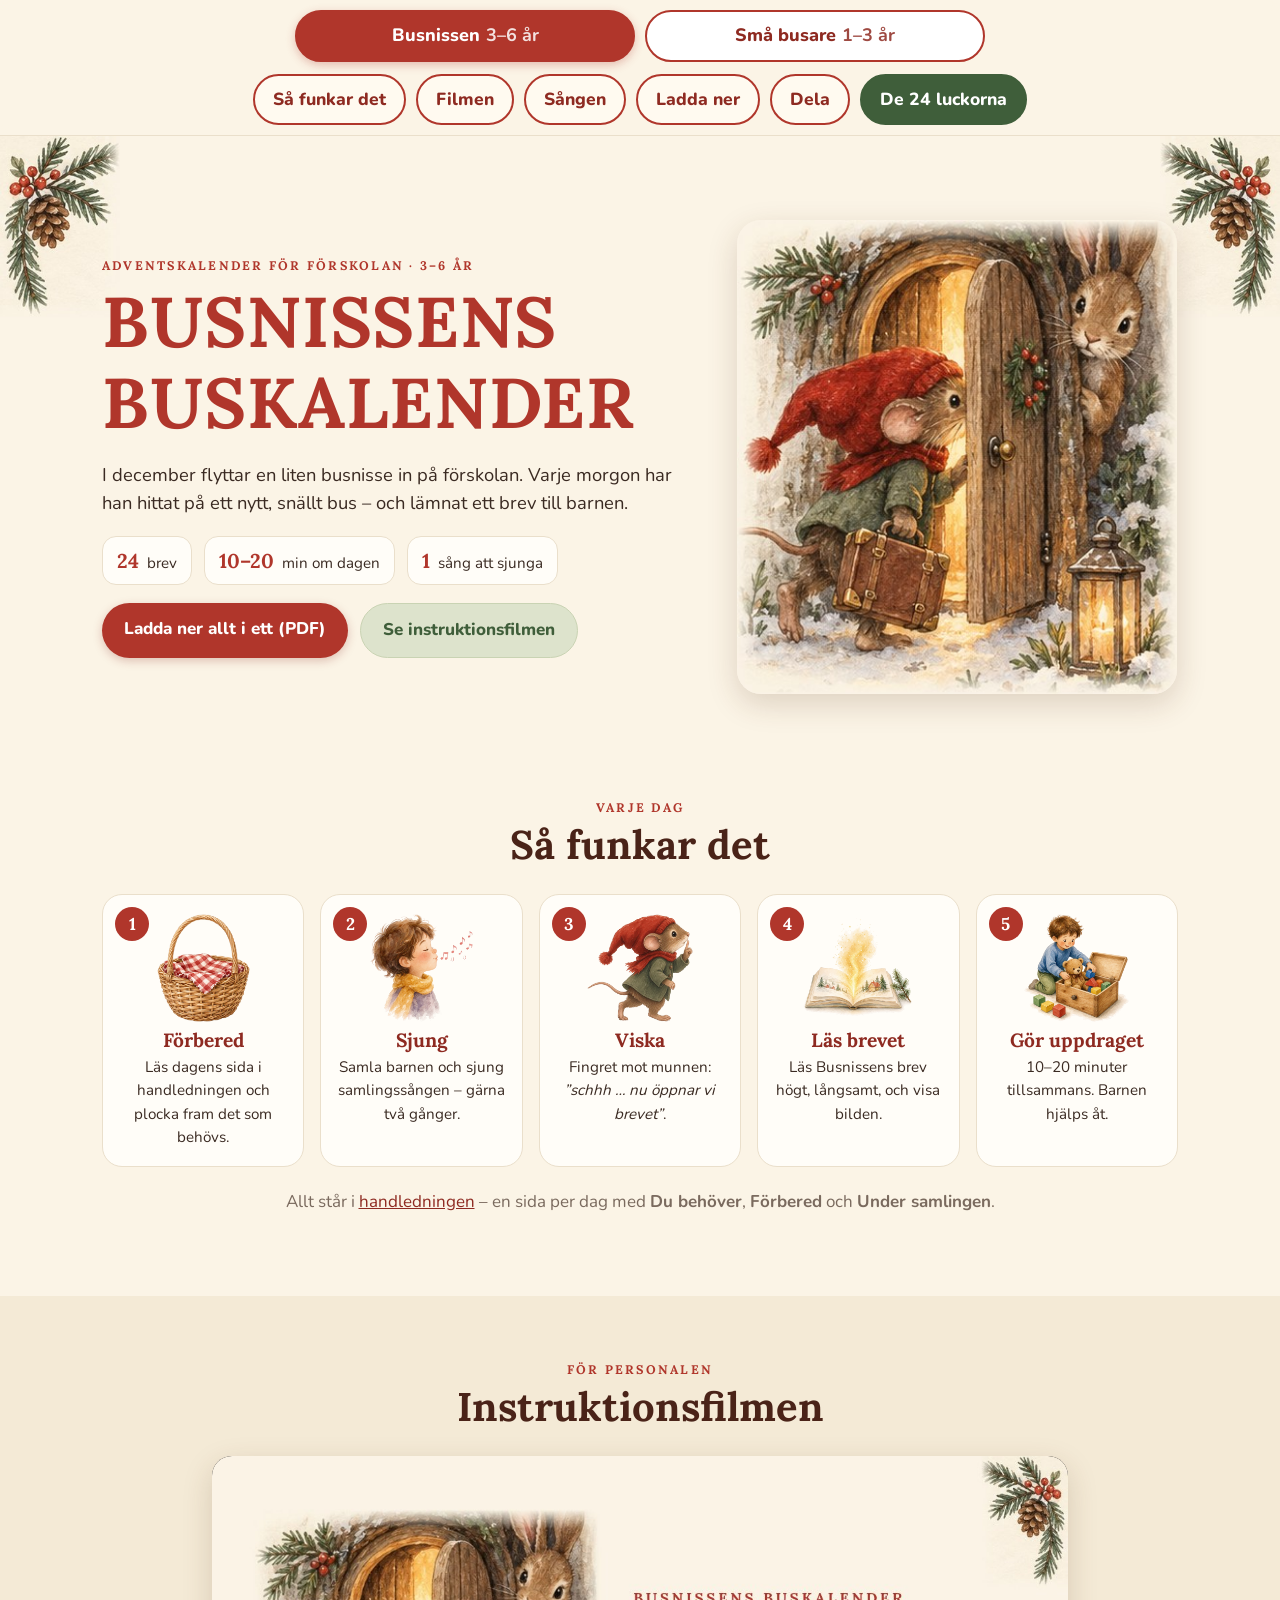
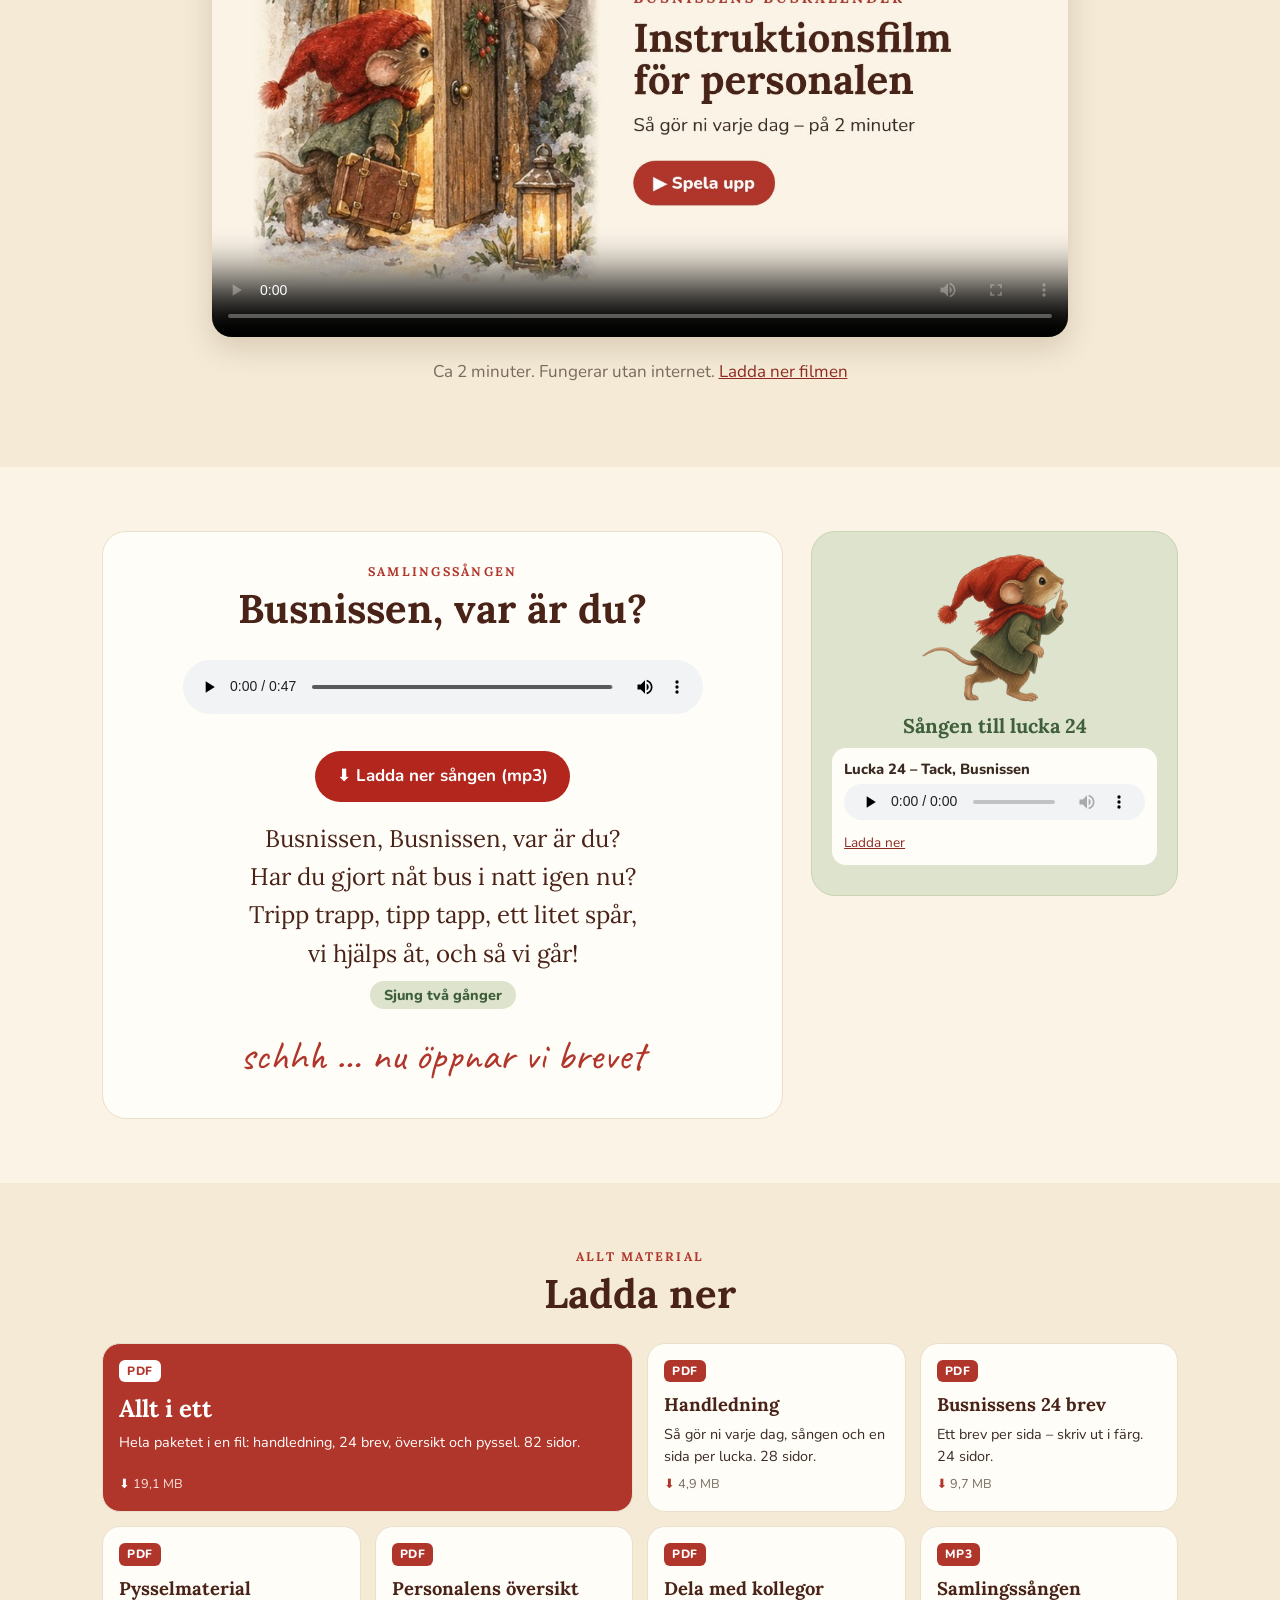
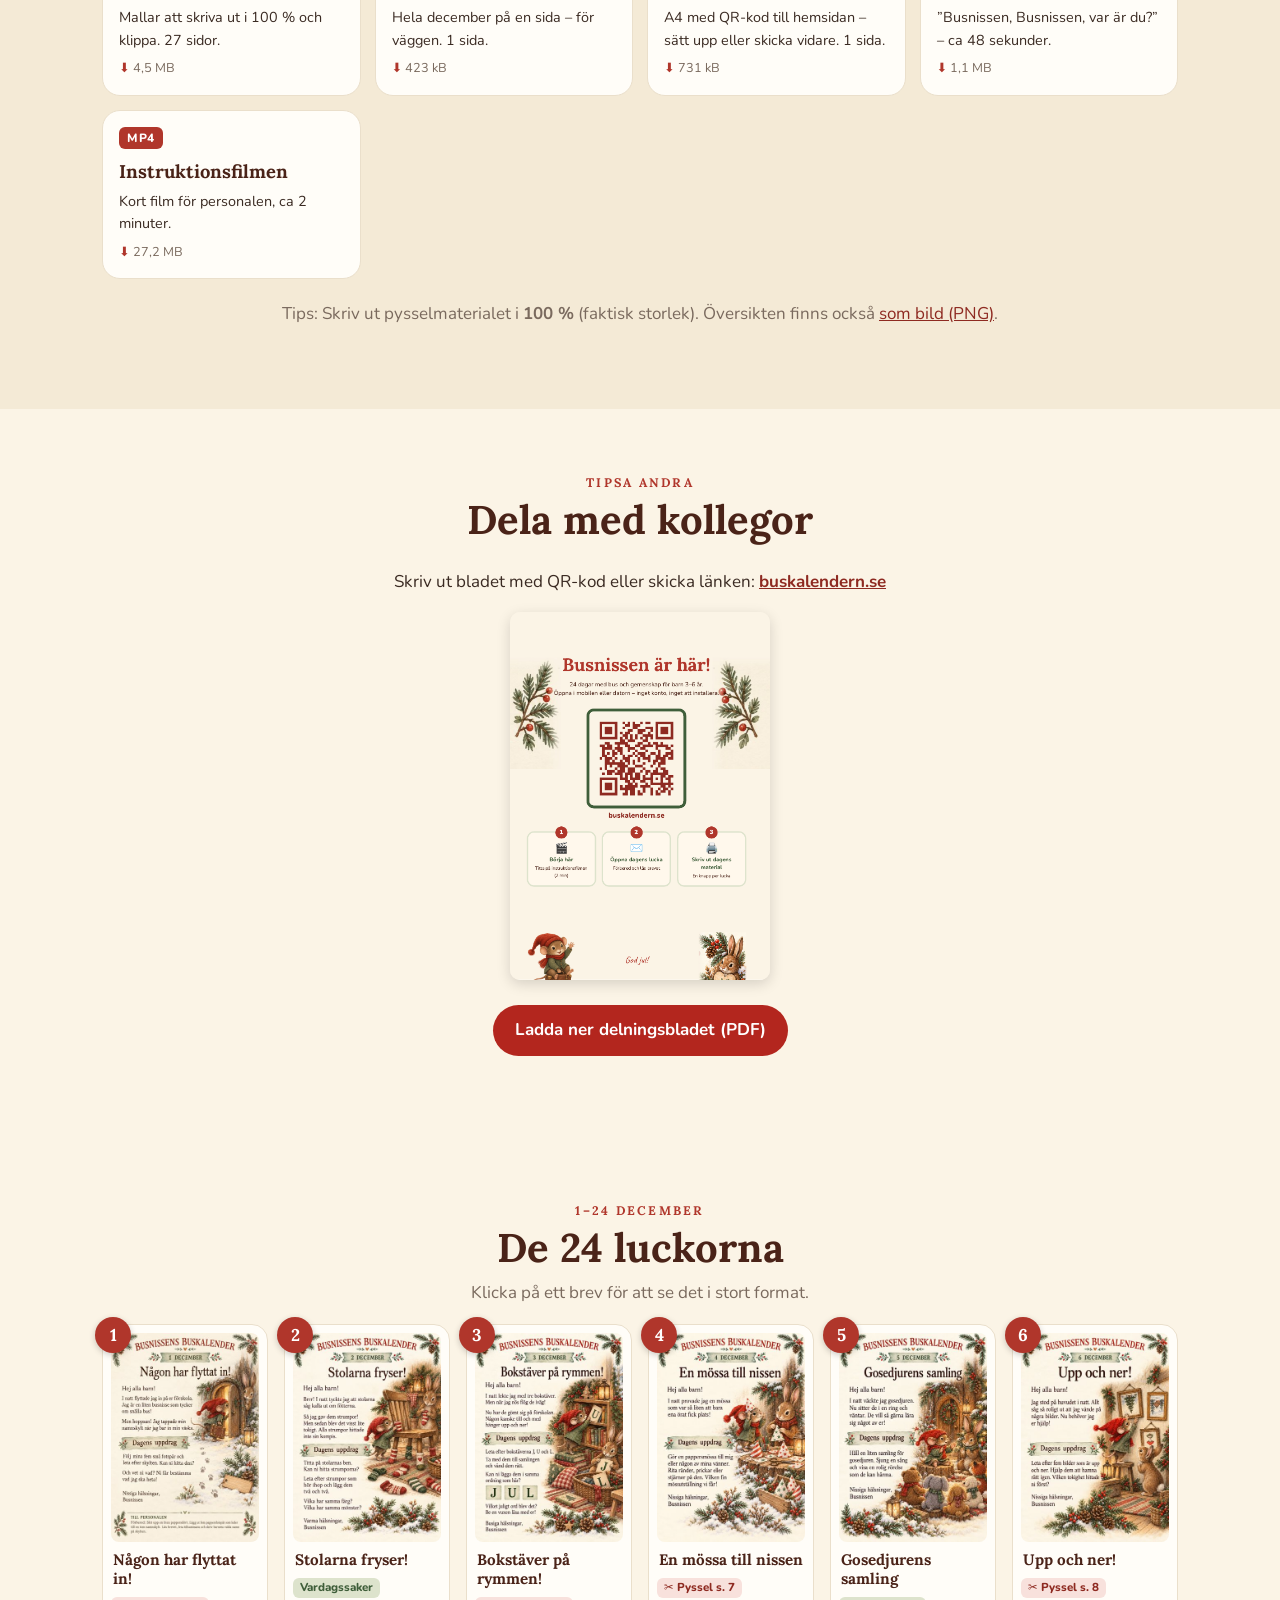
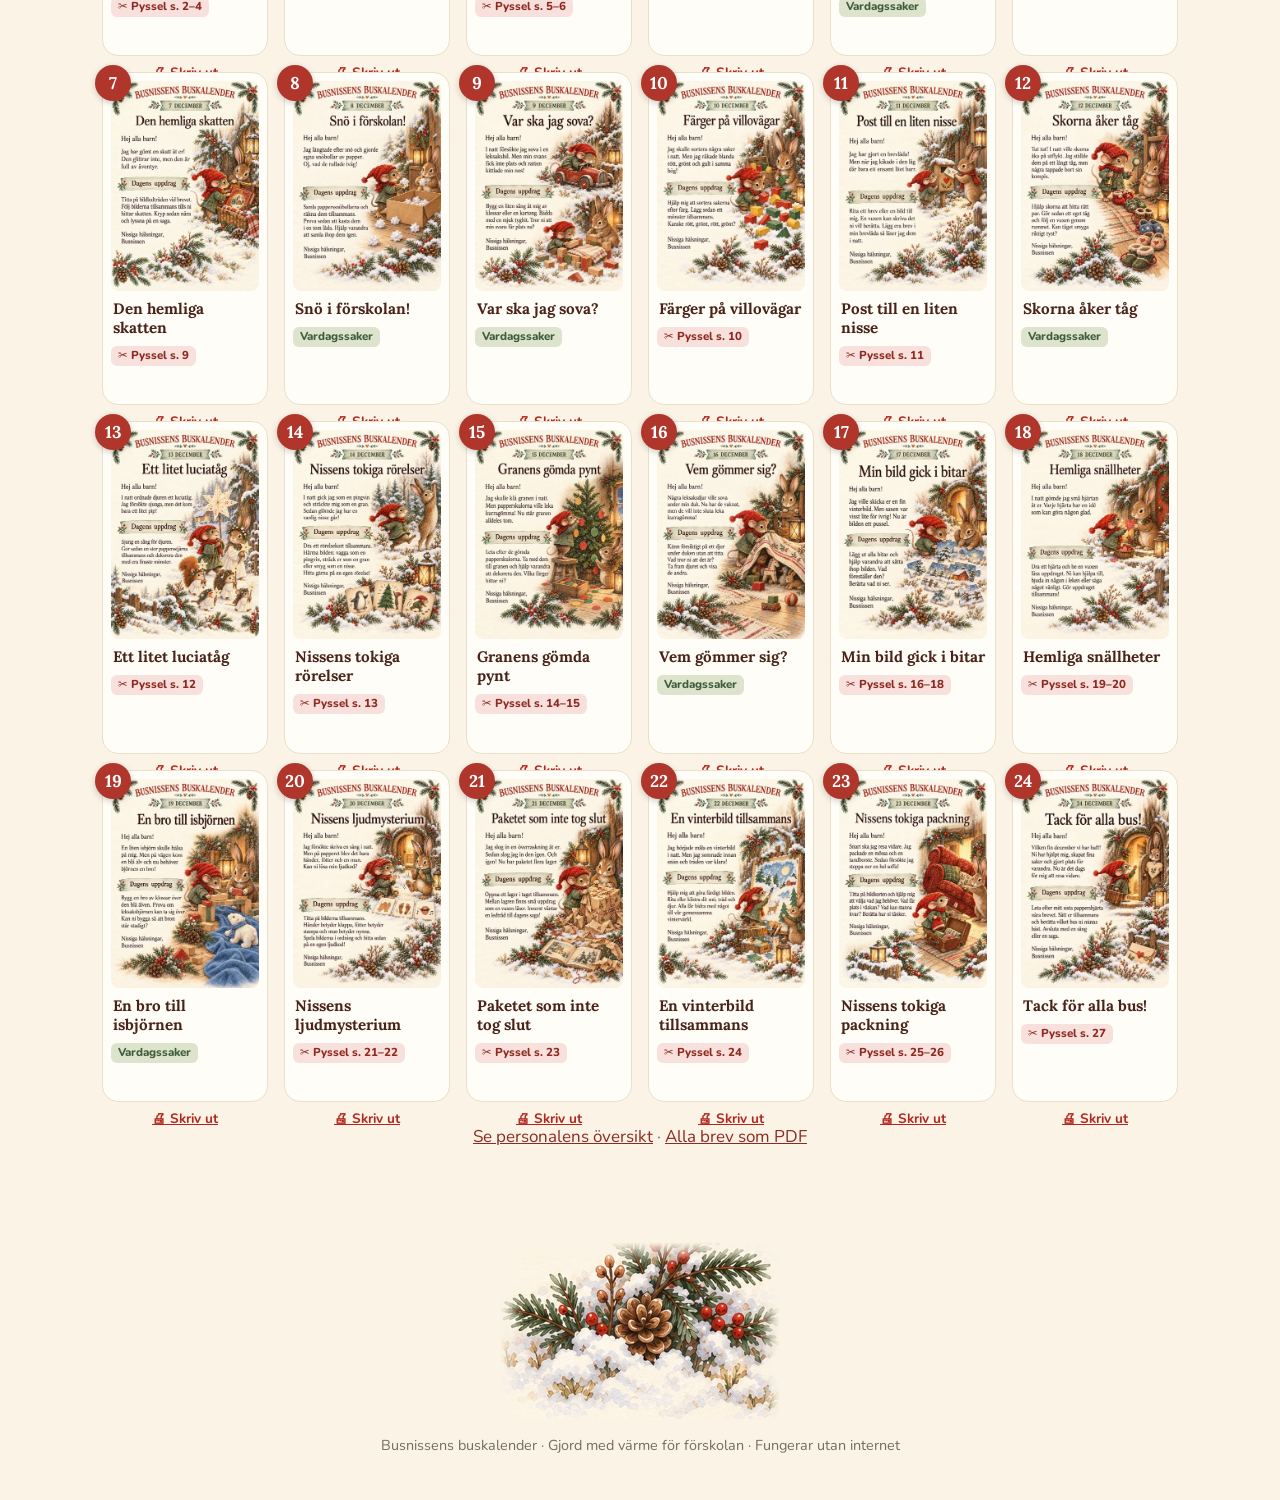
==== commit 9ddc4181: "Ta bort ikoner på versionsknappar" ====
--- a/index.html
+++ b/index.html
@@ -11,7 +11,7 @@
 </head>
 <body>
 <a class="skip" href="#luckor">Hoppa till luckorna</a>
-<header class="top"><div class="vpick" aria-label="Välj version"><a href="index.html" class="on">🎅 Busnissen<span class="ag">3–6 år</span></a><a href="smabarn.html" class="">👶 Små busare<span class="ag">1–3 år</span></a></div><nav><a href="#hur" >Så funkar det</a><a href="#film">Filmen</a><a href="#sangen">Sången</a><a href="#ladda-ner">Ladda ner</a><a href="#dela">Dela</a><a href="#luckor">De 24 luckorna</a></nav></header>
+<header class="top"><div class="vpick" aria-label="Välj version"><a href="index.html" class="on">Busnissen<span class="ag">3–6 år</span></a><a href="smabarn.html" class="">Små busare<span class="ag">1–3 år</span></a></div><nav><a href="#hur" >Så funkar det</a><a href="#film">Filmen</a><a href="#sangen">Sången</a><a href="#ladda-ner">Ladda ner</a><a href="#dela">Dela</a><a href="#luckor">De 24 luckorna</a></nav></header>
 
 <section class="hero">
  <img class="c l" src="assets/img/corner_tl.jpg" alt=""><img class="c r" src="assets/img/corner_tr.jpg" alt="">
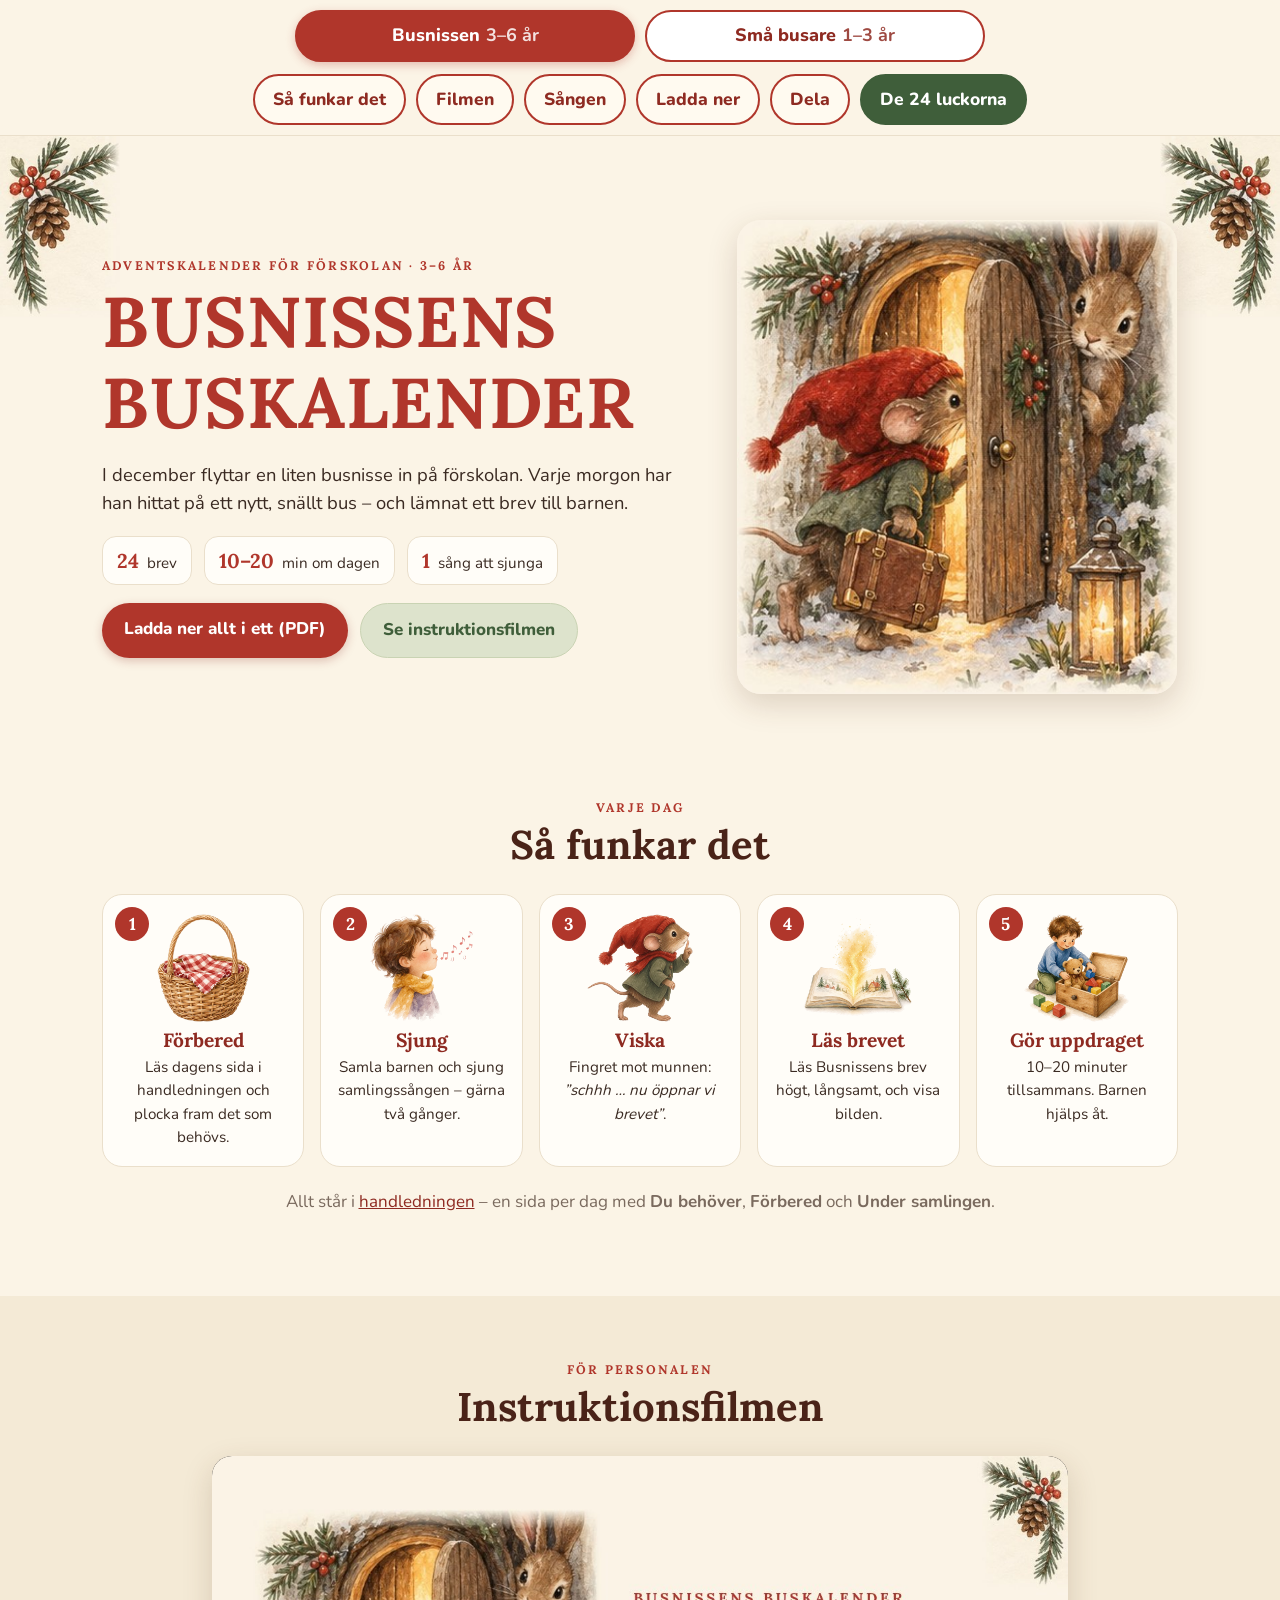
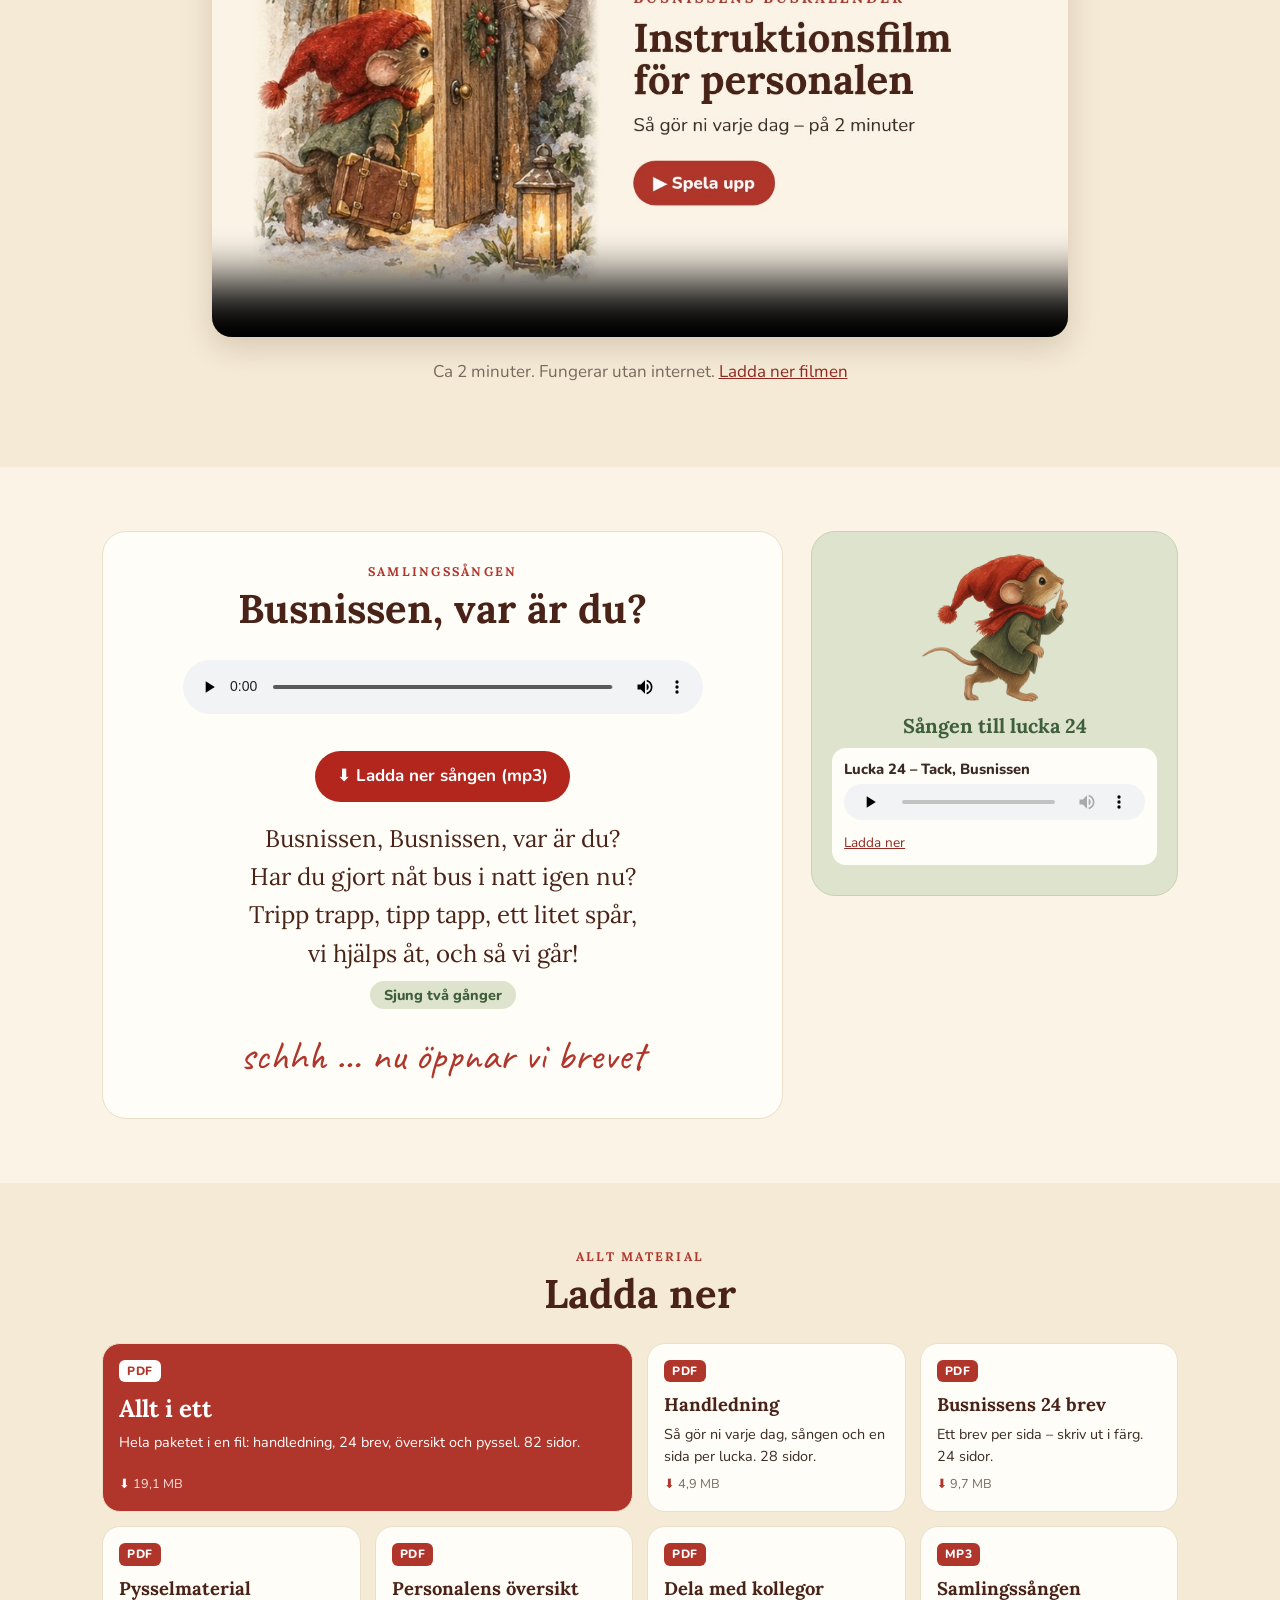
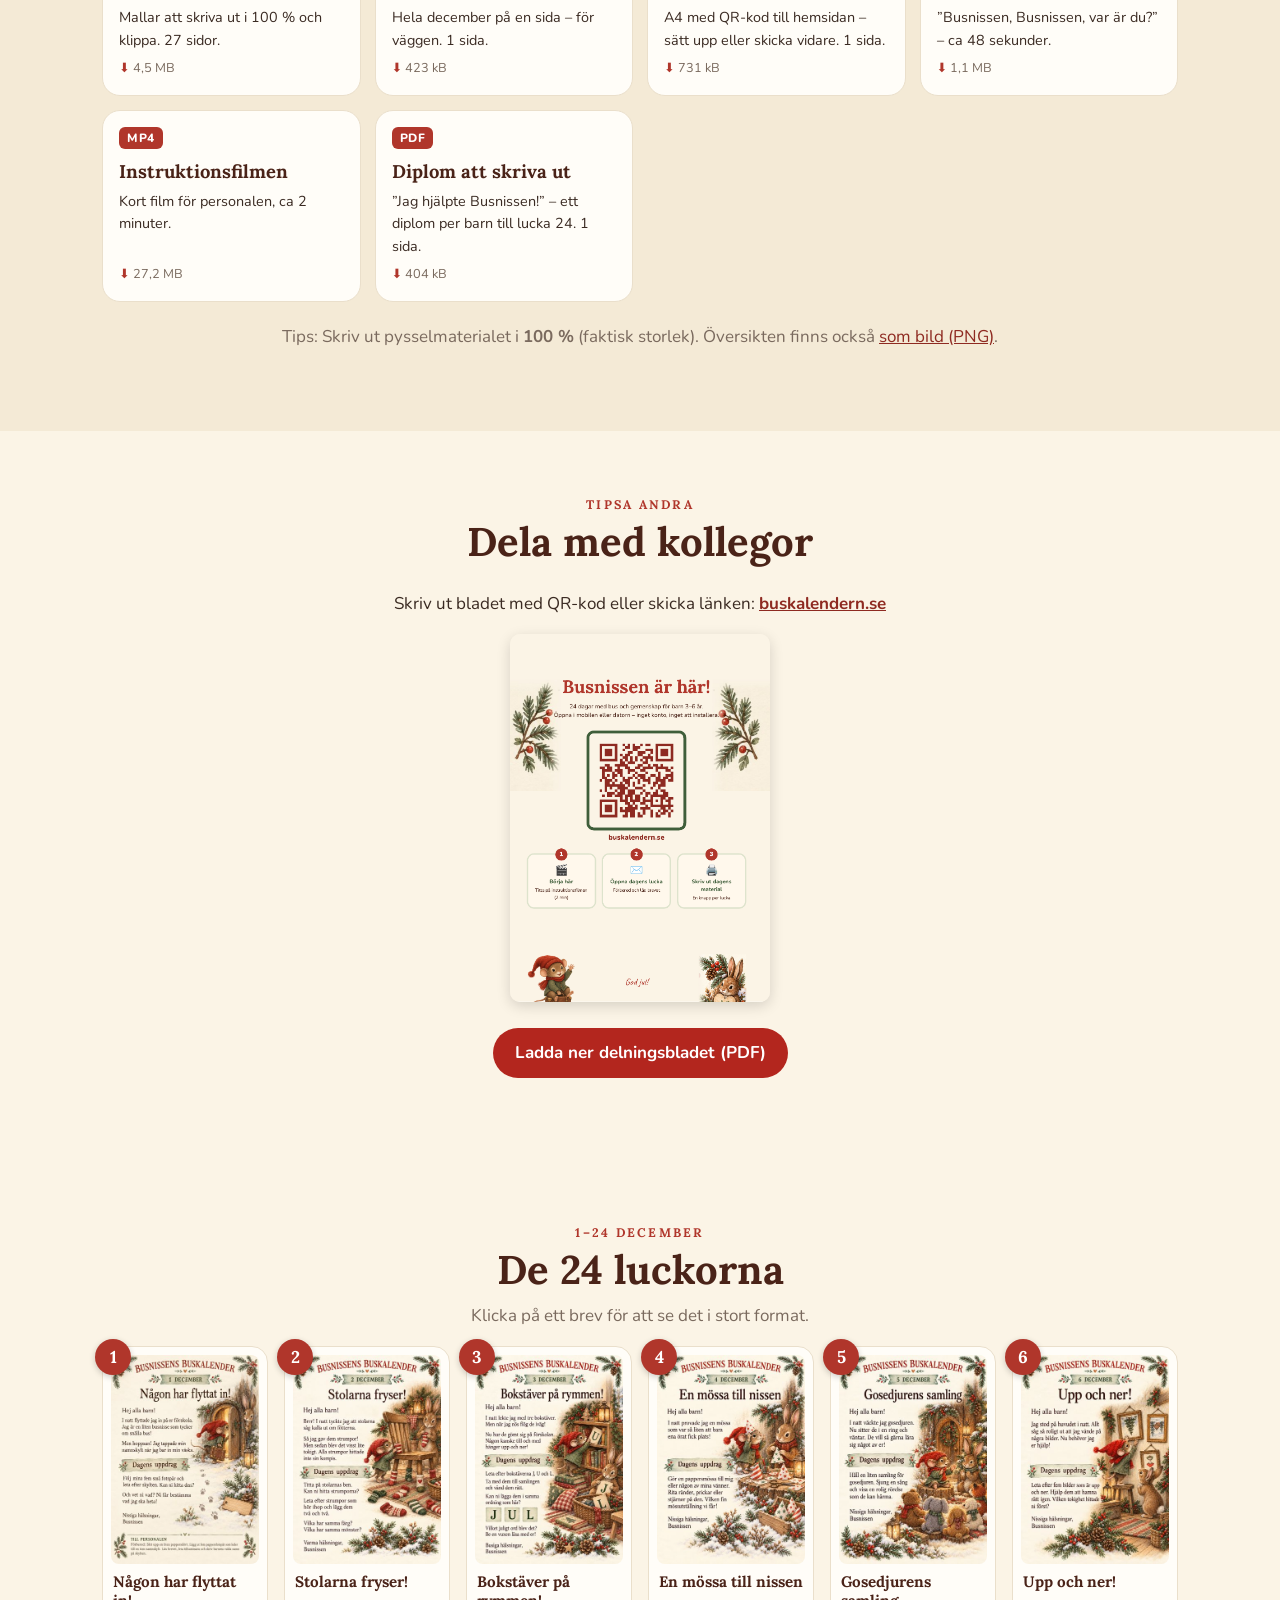
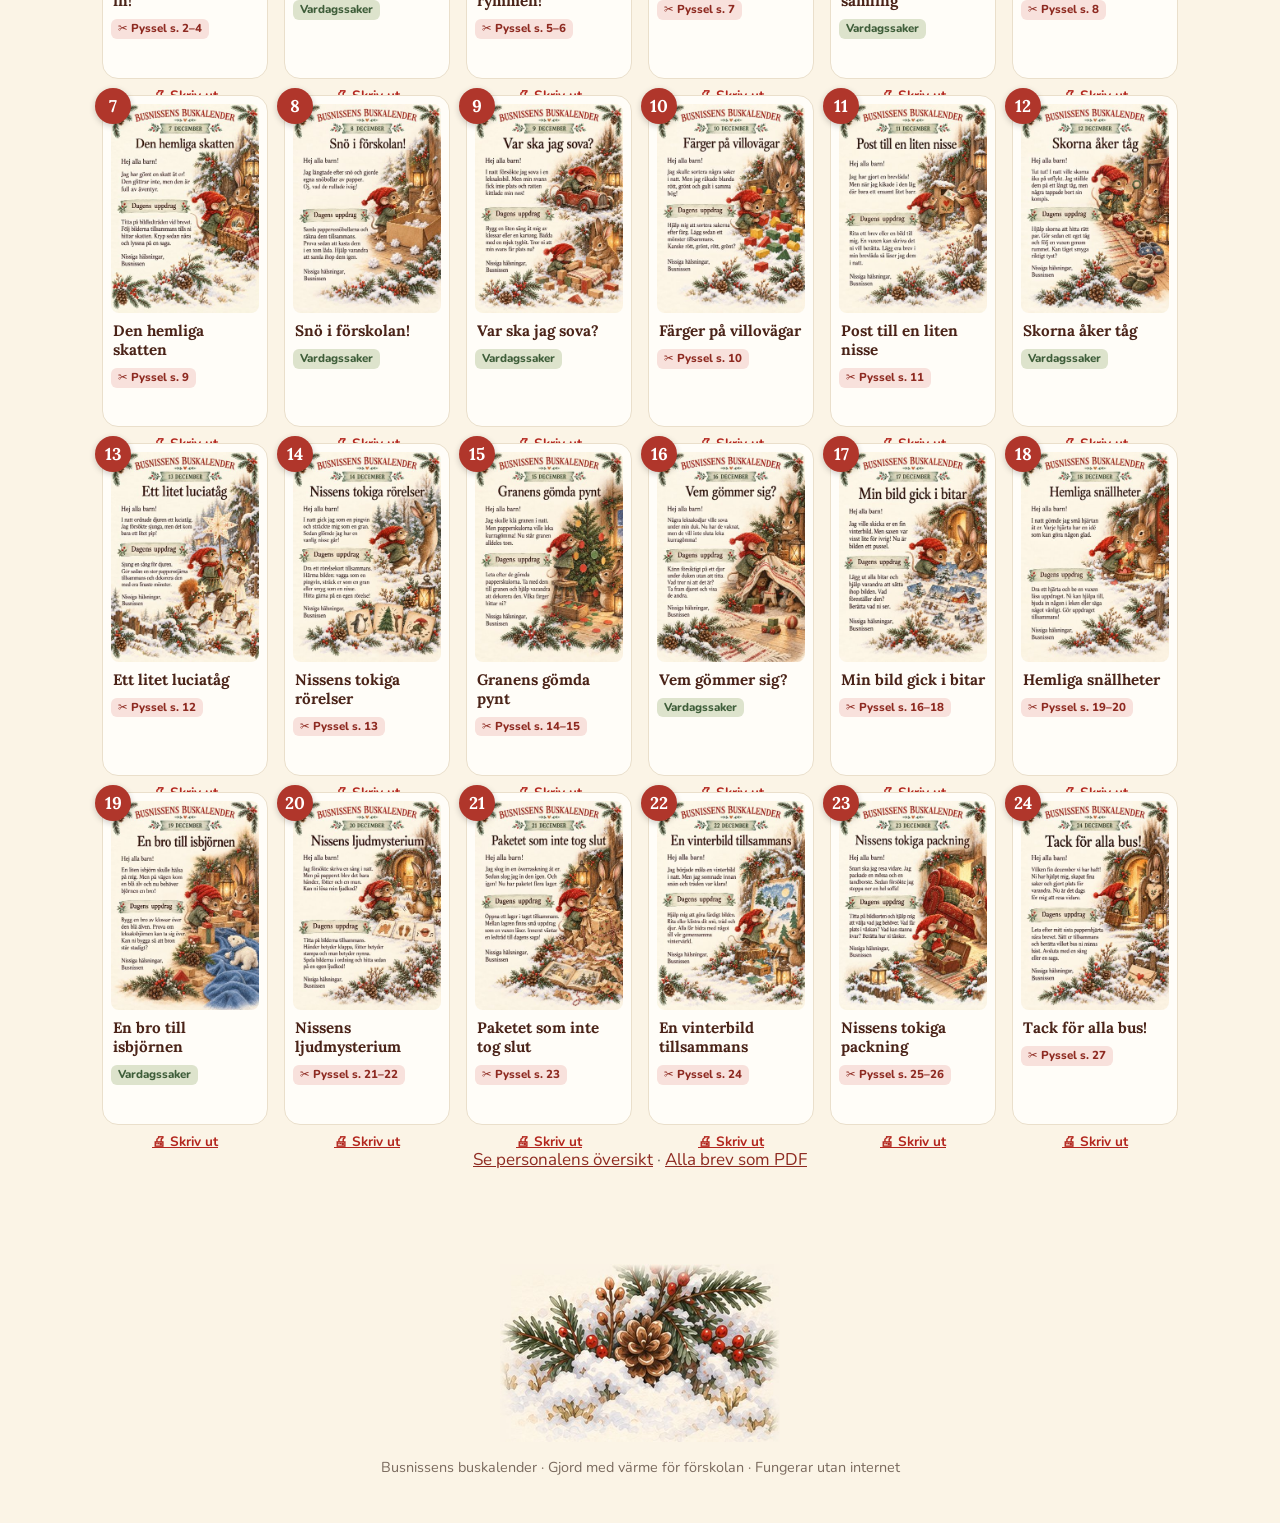
==== commit 6ff7a137: "Diplom att skriva ut (3–6 och 1–3)" ====
--- a/index.html
+++ b/index.html
@@ -62,7 +62,7 @@
 <section id="ladda-ner" class="sec alt">
  <div class="wrap">
   <p class="kicker">Allt material</p><h2>Ladda ner</h2>
-  <ul class="dls"><li class="dl big"><a href="filer/allt-i-ett.pdf" download><span class="ft">PDF</span><span class="dtt">Allt i ett</span><span class="dd">Hela paketet i en fil: handledning, 24 brev, översikt och pyssel. 82 sidor.</span><span class="sz">19,1 MB</span></a></li><li class="dl "><a href="filer/handledning.pdf" download><span class="ft">PDF</span><span class="dtt">Handledning</span><span class="dd">Så gör ni varje dag, sången och en sida per lucka. 28 sidor.</span><span class="sz">4,9 MB</span></a></li><li class="dl "><a href="filer/brev.pdf" download><span class="ft">PDF</span><span class="dtt">Busnissens 24 brev</span><span class="dd">Ett brev per sida – skriv ut i färg. 24 sidor.</span><span class="sz">9,7 MB</span></a></li><li class="dl "><a href="filer/pysselmaterial.pdf" download><span class="ft">PDF</span><span class="dtt">Pysselmaterial</span><span class="dd">Mallar att skriva ut i 100 % och klippa. 27 sidor.</span><span class="sz">4,5 MB</span></a></li><li class="dl "><a href="filer/personalens-oversikt.pdf" download><span class="ft">PDF</span><span class="dtt">Personalens översikt</span><span class="dd">Hela december på en sida – för väggen. 1 sida.</span><span class="sz">423 kB</span></a></li><li class="dl "><a href="filer/dela-med-kollegor.pdf" download><span class="ft">PDF</span><span class="dtt">Dela med kollegor</span><span class="dd">A4 med QR-kod till hemsidan – sätt upp eller skicka vidare. 1 sida.</span><span class="sz">731 kB</span></a></li><li class="dl "><a href="filer/samlingssang.mp3" download><span class="ft">MP3</span><span class="dtt">Samlingssången</span><span class="dd">”Busnissen, Busnissen, var är du?” – ca 48 sekunder.</span><span class="sz">1,1 MB</span></a></li><li class="dl "><a href="filer/instruktionsfilm.mp4" download><span class="ft">MP4</span><span class="dtt">Instruktionsfilmen</span><span class="dd">Kort film för personalen, ca 2 minuter.</span><span class="sz">27,2 MB</span></a></li></ul>
+  <ul class="dls"><li class="dl big"><a href="filer/allt-i-ett.pdf" download><span class="ft">PDF</span><span class="dtt">Allt i ett</span><span class="dd">Hela paketet i en fil: handledning, 24 brev, översikt och pyssel. 82 sidor.</span><span class="sz">19,1 MB</span></a></li><li class="dl "><a href="filer/handledning.pdf" download><span class="ft">PDF</span><span class="dtt">Handledning</span><span class="dd">Så gör ni varje dag, sången och en sida per lucka. 28 sidor.</span><span class="sz">4,9 MB</span></a></li><li class="dl "><a href="filer/brev.pdf" download><span class="ft">PDF</span><span class="dtt">Busnissens 24 brev</span><span class="dd">Ett brev per sida – skriv ut i färg. 24 sidor.</span><span class="sz">9,7 MB</span></a></li><li class="dl "><a href="filer/pysselmaterial.pdf" download><span class="ft">PDF</span><span class="dtt">Pysselmaterial</span><span class="dd">Mallar att skriva ut i 100 % och klippa. 27 sidor.</span><span class="sz">4,5 MB</span></a></li><li class="dl "><a href="filer/personalens-oversikt.pdf" download><span class="ft">PDF</span><span class="dtt">Personalens översikt</span><span class="dd">Hela december på en sida – för väggen. 1 sida.</span><span class="sz">423 kB</span></a></li><li class="dl "><a href="filer/dela-med-kollegor.pdf" download><span class="ft">PDF</span><span class="dtt">Dela med kollegor</span><span class="dd">A4 med QR-kod till hemsidan – sätt upp eller skicka vidare. 1 sida.</span><span class="sz">731 kB</span></a></li><li class="dl "><a href="filer/samlingssang.mp3" download><span class="ft">MP3</span><span class="dtt">Samlingssången</span><span class="dd">”Busnissen, Busnissen, var är du?” – ca 48 sekunder.</span><span class="sz">1,1 MB</span></a></li><li class="dl "><a href="filer/instruktionsfilm.mp4" download><span class="ft">MP4</span><span class="dtt">Instruktionsfilmen</span><span class="dd">Kort film för personalen, ca 2 minuter.</span><span class="sz">27,2 MB</span></a></li><li class="dl "><a href="filer/diplom-3-6-ar.pdf" download><span class="ft">PDF</span><span class="dtt">Diplom att skriva ut</span><span class="dd">”Jag hjälpte Busnissen!” – ett diplom per barn till lucka 24. 1 sida.</span><span class="sz">404 kB</span></a></li></ul>
   <p class="note">Tips: Skriv ut pysselmaterialet i <b>100 %</b> (faktisk storlek). Översikten finns också <a href="filer/personalens-oversikt.png" download>som bild (PNG)</a>.</p>
  </div>
 </section>
@@ -91,14 +91,14 @@
 <dialog id="lb" aria-label="Brev">
  <button class="x" type="button" aria-label="Stäng">×</button>
  <figure><img id="lbimg" alt=""><figcaption id="lbcap"></figcaption></figure>
- <div class="lbnav"><button type="button" class="prev" aria-label="Föregående brev">‹ Föregående</button><a id="lbprint" class="lbprint" href="#" target="_blank" rel="noopener">🖨 Skriv ut dagens material</a><button type="button" class="next" aria-label="Nästa brev">Nästa ›</button></div><div class="lbsub"><a id="lbopen" href="#" target="_blank" rel="noopener">Öppna i full storlek</a></div>
+ <div class="lbnav"><button type="button" class="prev" aria-label="Föregående brev">‹ Föregående</button><a id="lbprint" class="lbprint" href="#" target="_blank" rel="noopener">🖨 Skriv ut dagens material</a><button type="button" class="next" aria-label="Nästa brev">Nästa ›</button></div><div class="lbsub"><a id="lbopen" href="#" target="_blank" rel="noopener">Öppna i full storlek</a><a id="lbdip" href="filer/diplom-3-6-ar.pdf" target="_blank" rel="noopener" style="display:none;margin-left:14px;font-weight:700">🏅 Diplom att skriva ut</a></div>
 </dialog>
 <script>
 (function(){
  var T=["Någon har flyttat in!", "Stolarna fryser!", "Bokstäver på rymmen!", "En mössa till nissen", "Gosedjurens samling", "Upp och ner!", "Den hemliga skatten", "Snö i förskolan!", "Var ska jag sova?", "Färger på villovägar", "Post till en liten nisse", "Skorna åker tåg", "Ett litet luciatåg", "Nissens tokiga rörelser", "Granens gömda pynt", "Vem gömmer sig?", "Min bild gick i bitar", "Hemliga snällheter", "En bro till isbjörnen", "Nissens ljudmysterium", "Paketet som inte tog slut", "En vinterbild tillsammans", "Nissens tokiga packning", "Tack för alla bus!"]; var dlg=document.getElementById('lb'); if(!dlg||!dlg.showModal) return;
  var img=document.getElementById('lbimg'),cap=document.getElementById('lbcap'),op=document.getElementById('lbopen'),cur=0;
  function pad(n){return (n<10?'0':'')+n}
- function show(i){cur=(i+24)%24; var src='brev/dag'+pad(cur+1)+'.jpg'; img.src=src; img.alt='Brev '+(cur+1)+' december: '+T[cur]; cap.textContent='Lucka '+(cur+1)+' · '+T[cur]; op.href=src; document.getElementById('lbprint').href='filer/dagar/lucka-'+pad(cur+1)+'.pdf';}
+ function show(i){cur=(i+24)%24; var src='brev/dag'+pad(cur+1)+'.jpg'; img.src=src; img.alt='Brev '+(cur+1)+' december: '+T[cur]; cap.textContent='Lucka '+(cur+1)+' · '+T[cur]; op.href=src; document.getElementById('lbprint').href='filer/dagar/lucka-'+pad(cur+1)+'.pdf';document.getElementById('lbdip').style.display=cur===23?'inline':'none';}
  document.querySelectorAll('a.day').forEach(function(a){a.addEventListener('click',function(e){e.preventDefault();show(+a.dataset.i);dlg.showModal();})});
  dlg.querySelector('.x').onclick=function(){dlg.close()};
  dlg.querySelector('.prev').onclick=function(){show(cur-1)};
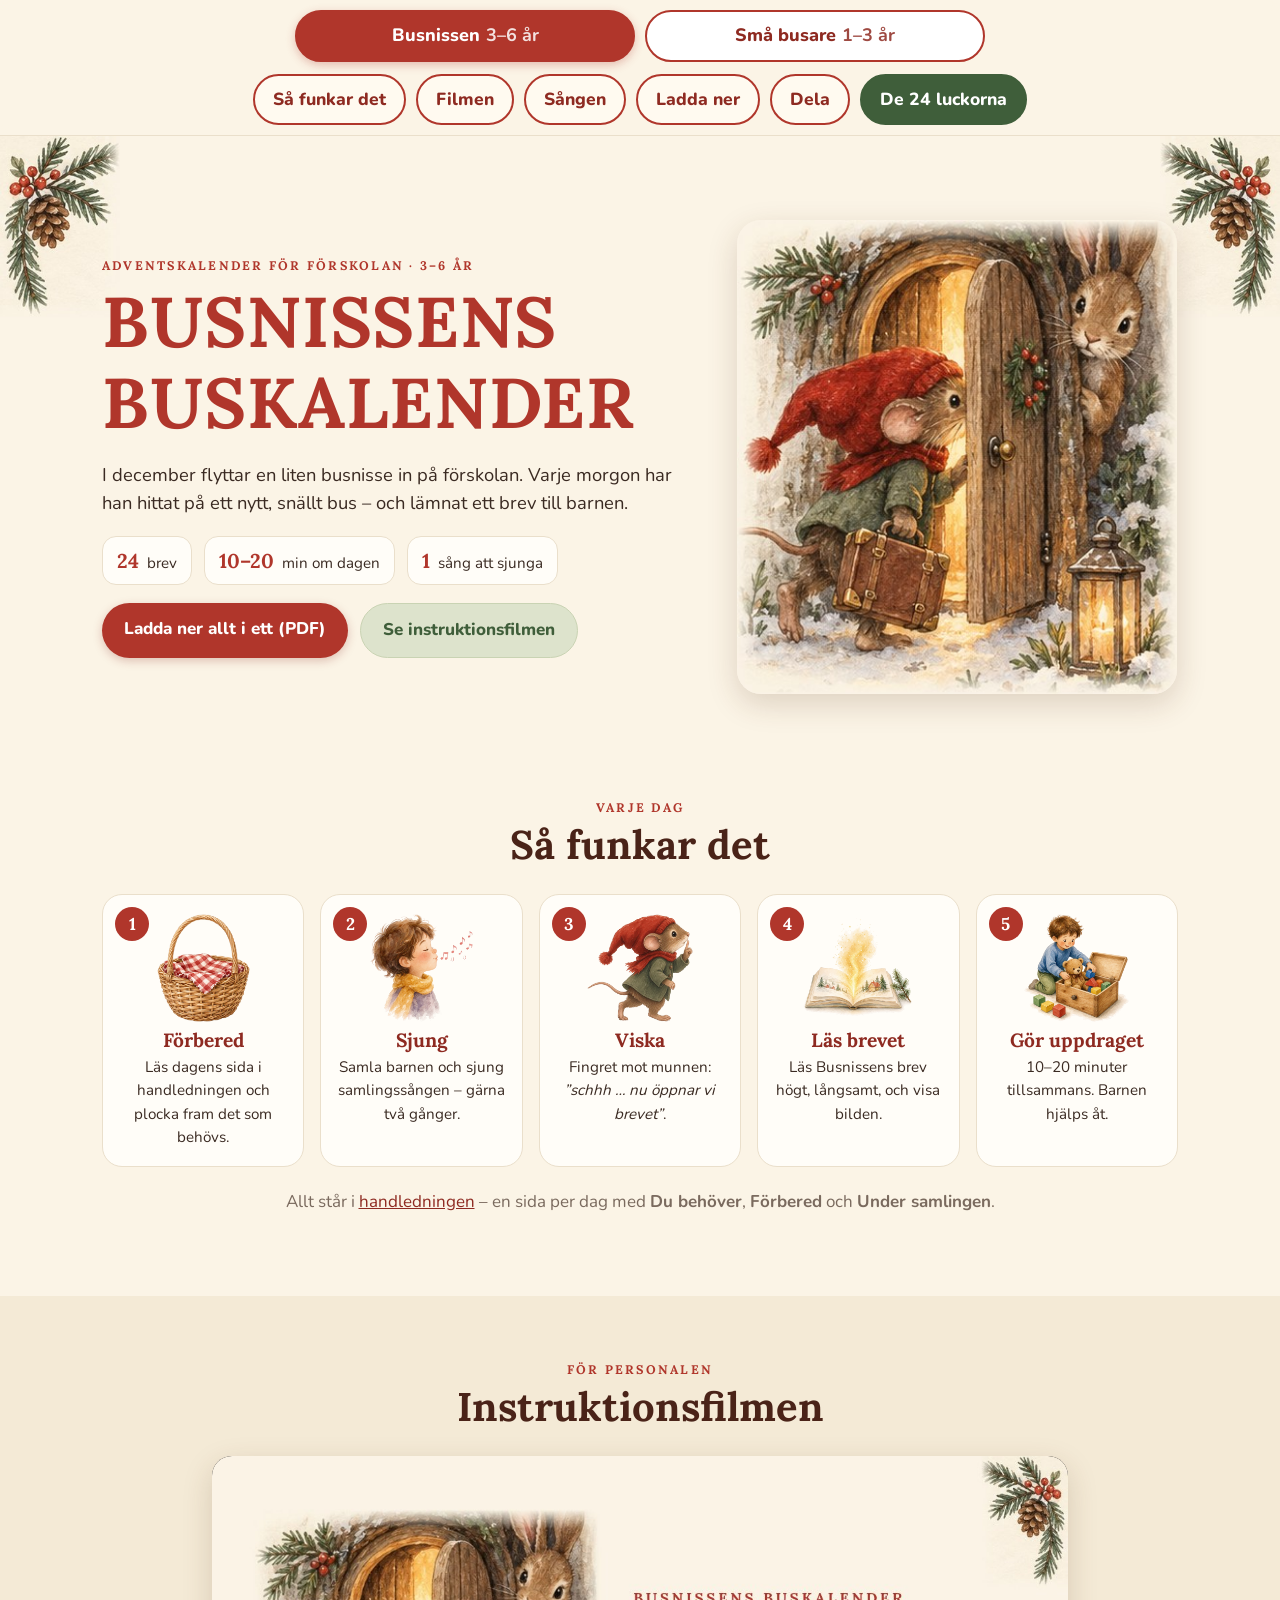
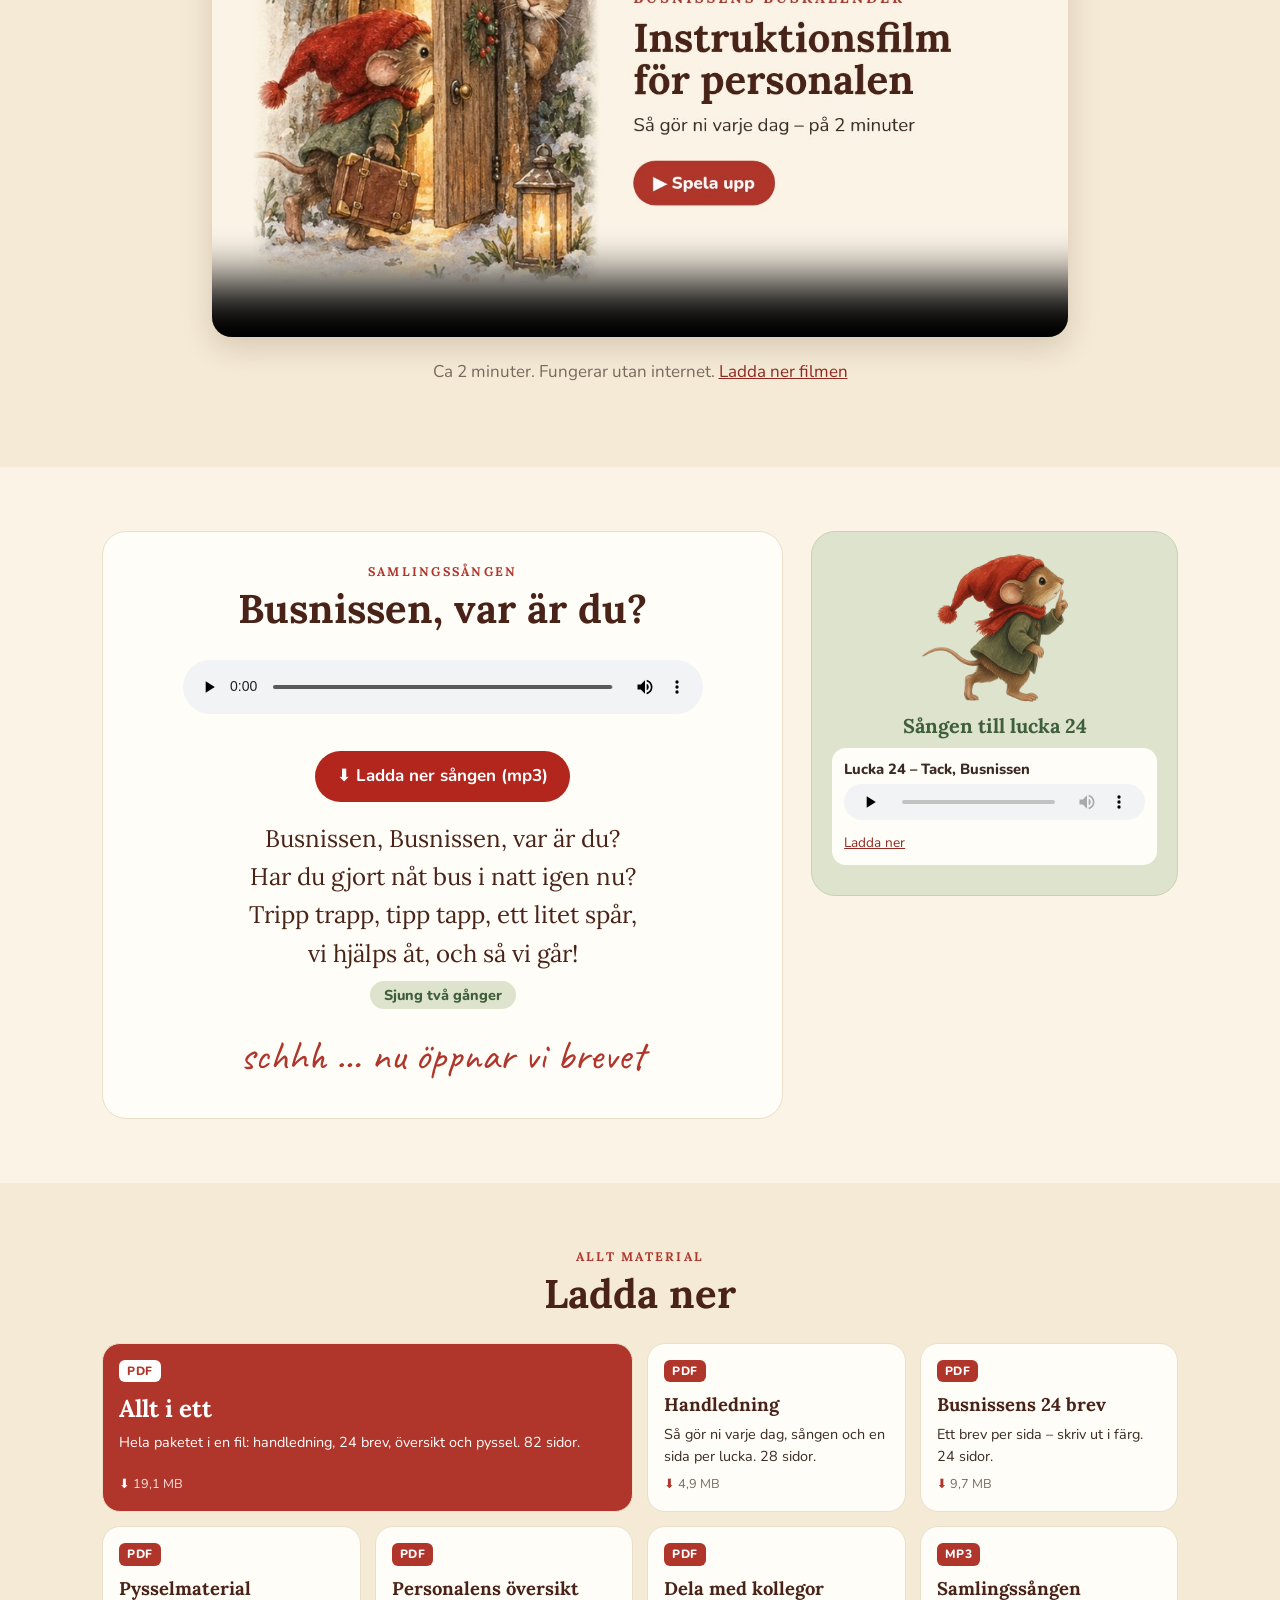
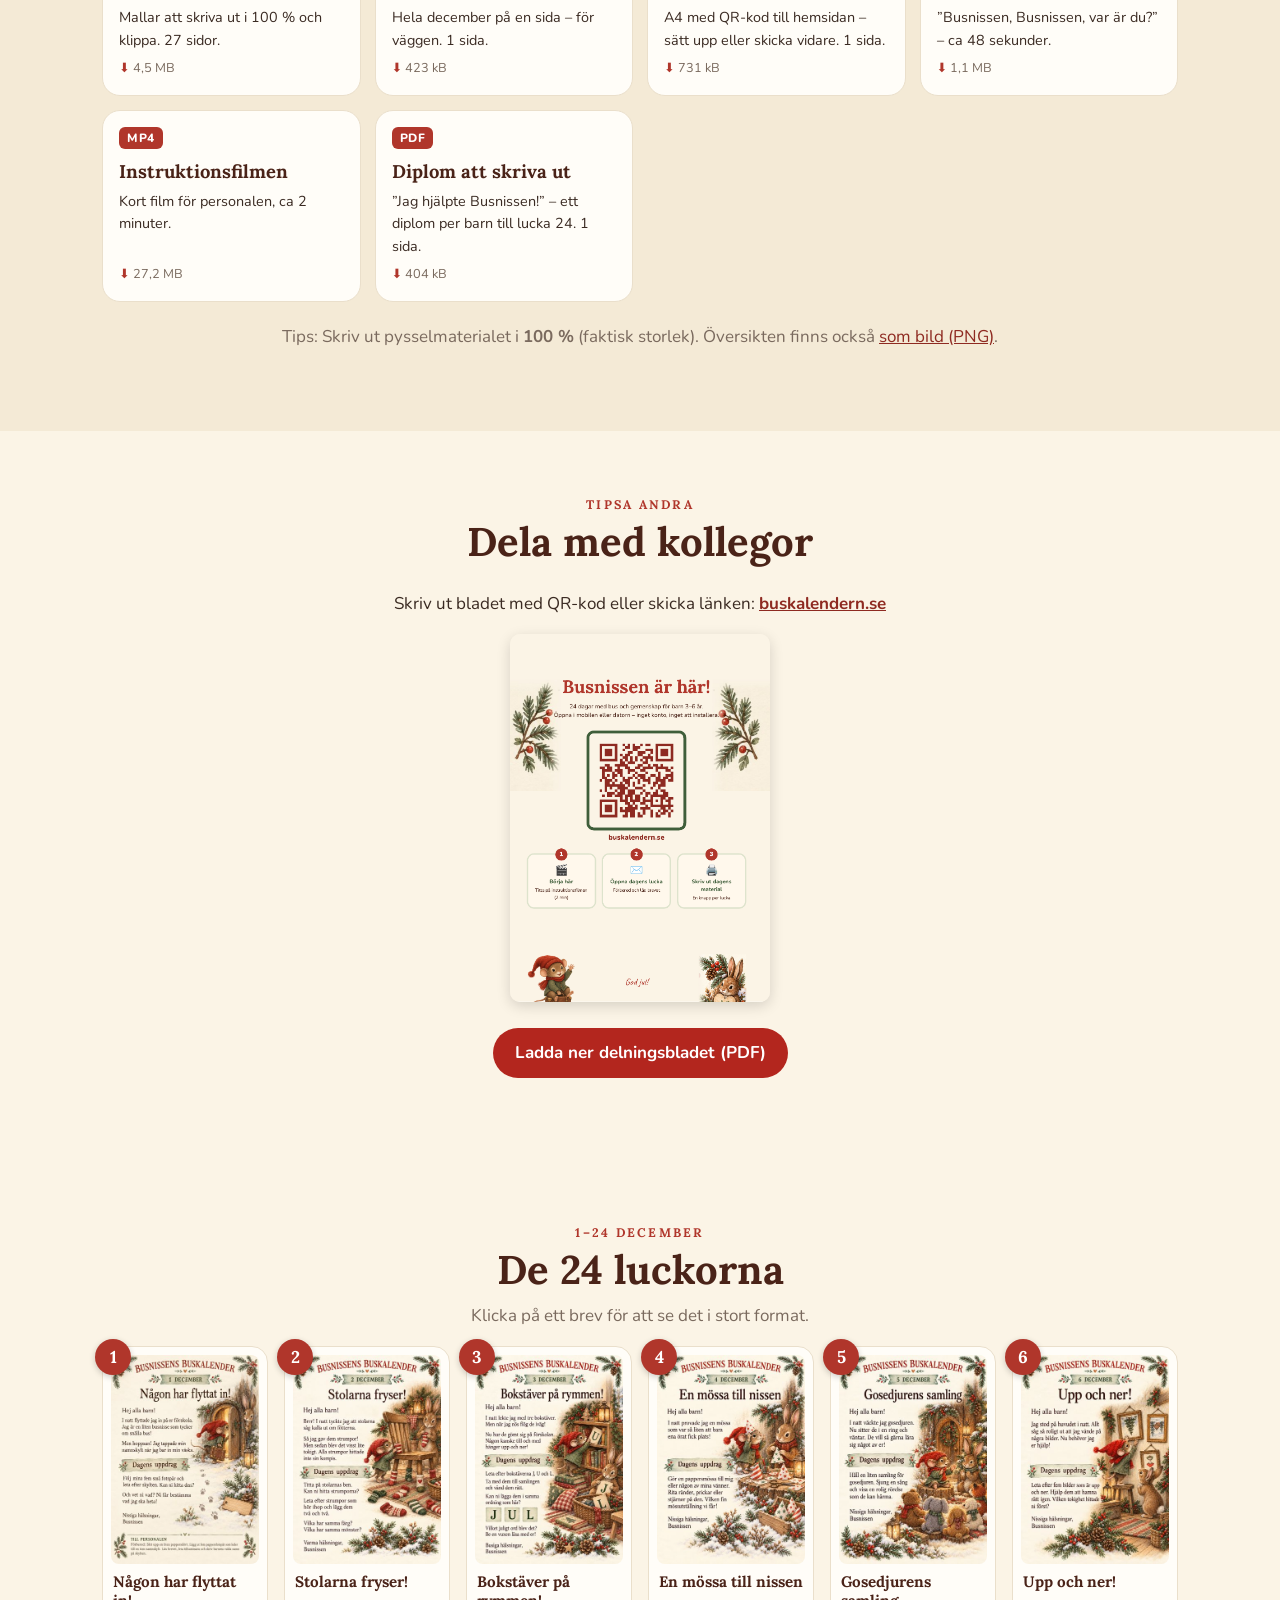
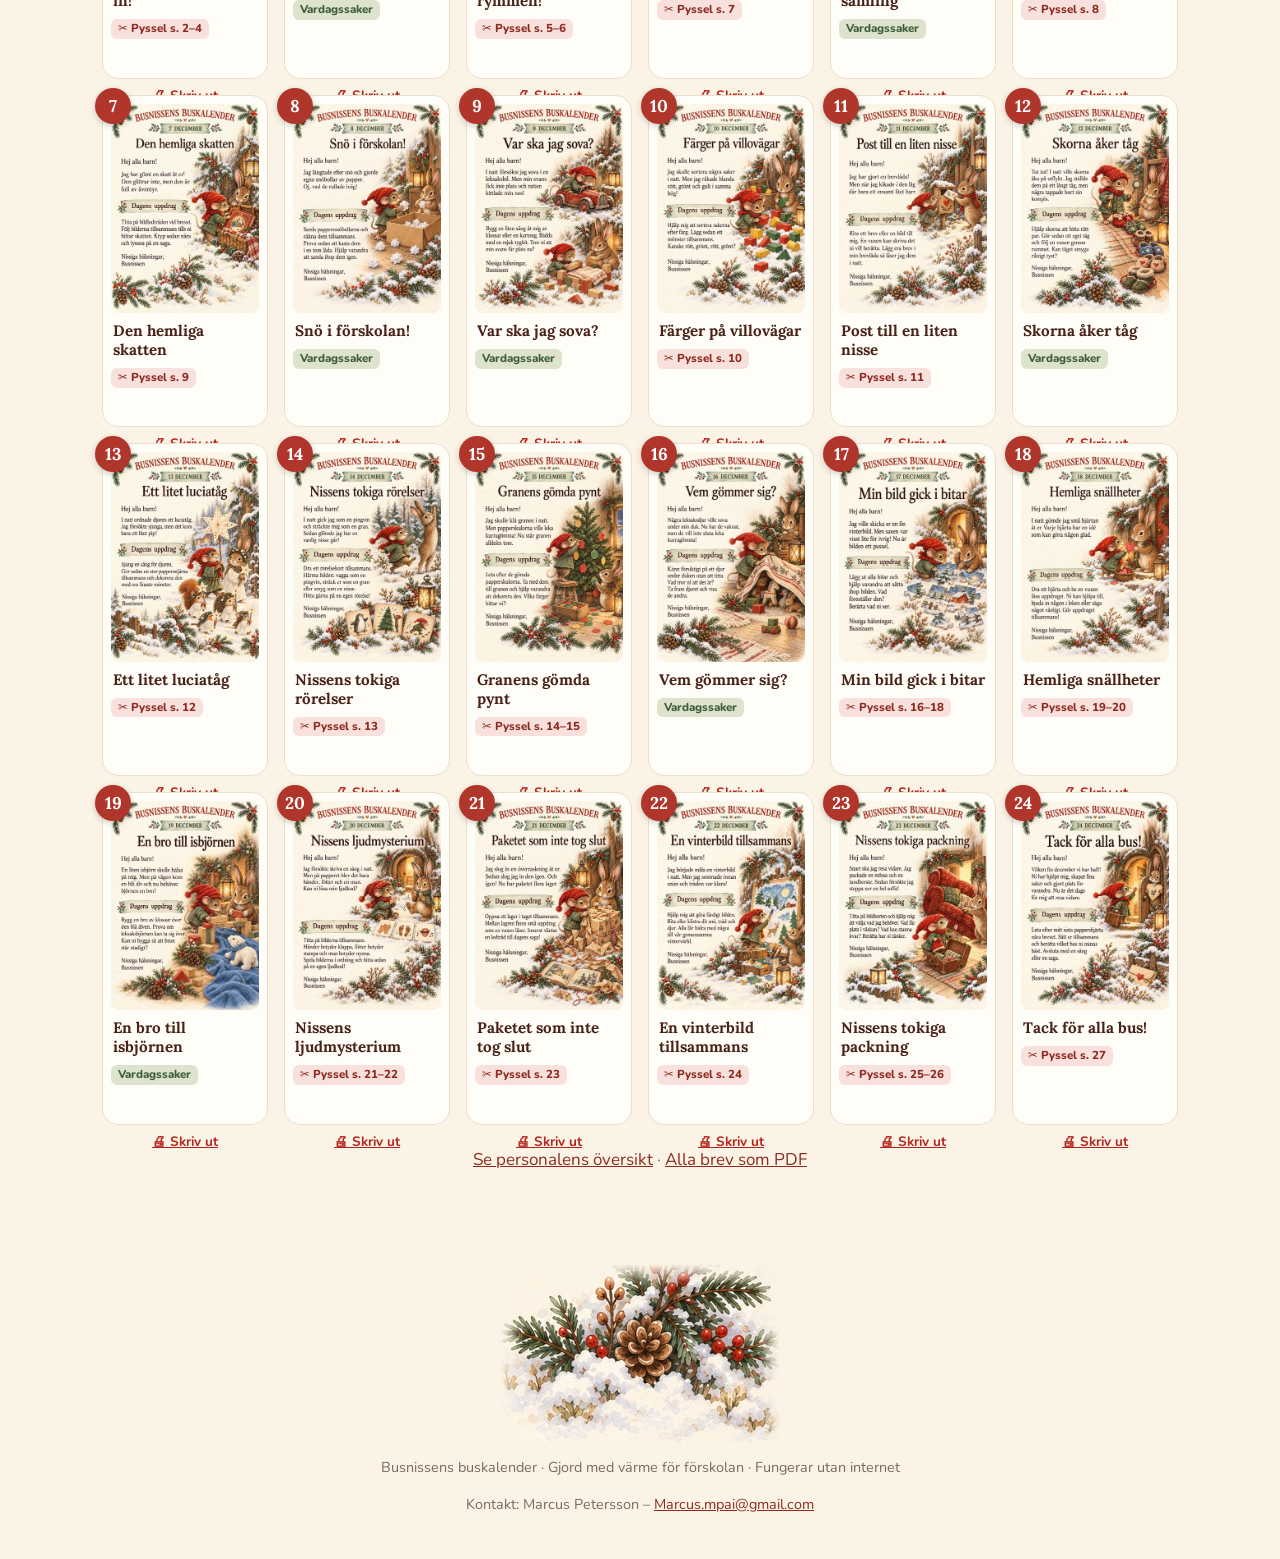
==== commit edd273a1: "Lägg till kontaktuppgift i sidfoten Kontaktadress efter den befintliga sidfotstexten på index, småba" ====
--- a/index.html
+++ b/index.html
@@ -86,7 +86,7 @@
 </section>
 </main>
 
-<footer class="foot"><img src="assets/img/garland.jpg" alt=""><p>Busnissens buskalender · Gjord med värme för förskolan · Fungerar utan internet</p></footer>
+<footer class="foot"><img src="assets/img/garland.jpg" alt=""><p>Busnissens buskalender · Gjord med värme för förskolan · Fungerar utan internet</p><p>Kontakt: Marcus Petersson – <a href="mailto:Marcus.mpai@gmail.com">Marcus.mpai@gmail.com</a></p></footer>
 
 <dialog id="lb" aria-label="Brev">
  <button class="x" type="button" aria-label="Stäng">×</button>
@@ -108,5 +108,6 @@
 })();
 </script>
 <script>(function(){var L=[].slice.call(document.querySelectorAll('.top nav a'));var io=new IntersectionObserver(function(es){es.forEach(function(e){if(e.isIntersecting){L.forEach(function(a){var on=a.getAttribute('href')==='#'+e.target.id;a.classList.toggle('active',on);if(on&&a.scrollIntoView&&innerWidth<=820)a.parentNode.scrollTo({left:a.offsetLeft-12,behavior:'smooth'});});}});},{rootMargin:'-40% 0px -55% 0px'});L.forEach(function(a){var s=document.querySelector(a.getAttribute('href'));if(s)io.observe(s);});})();</script>
+<script src="assets/stats.js"></script>
 </body>
 </html>
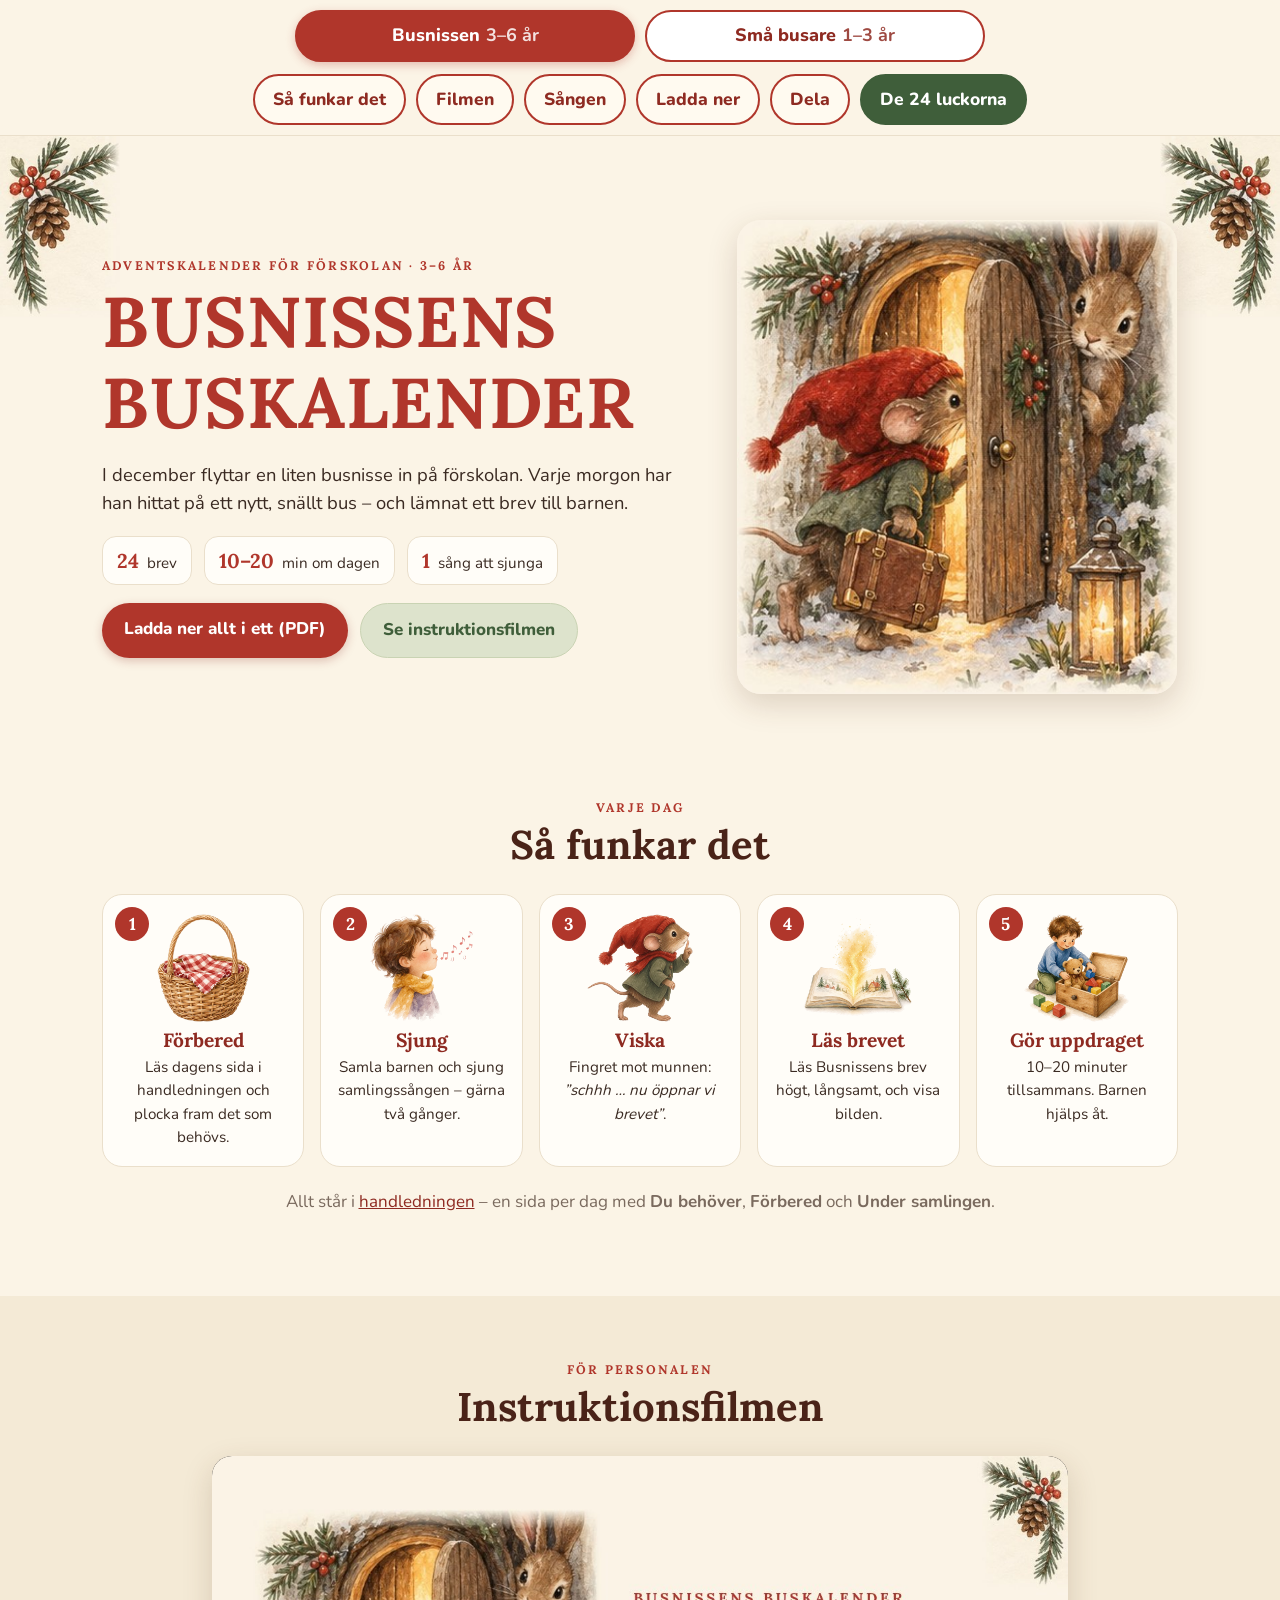
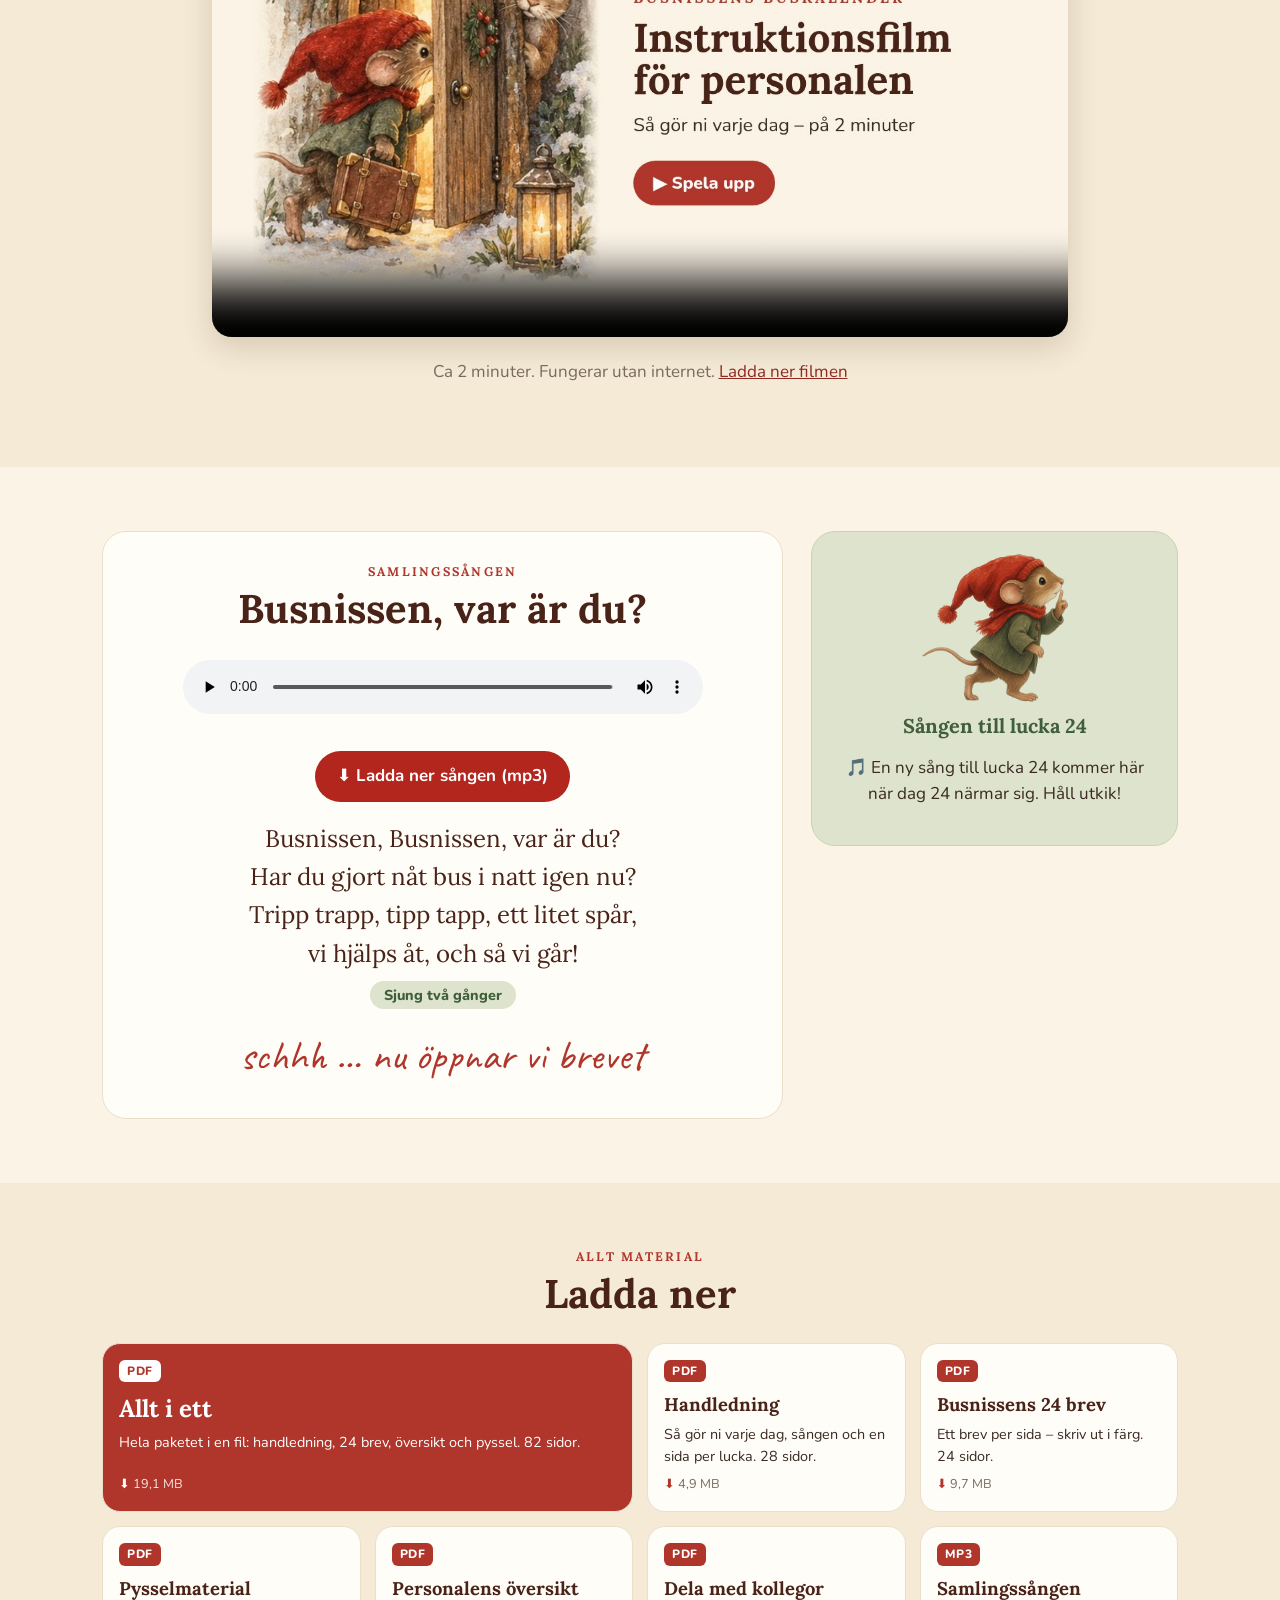
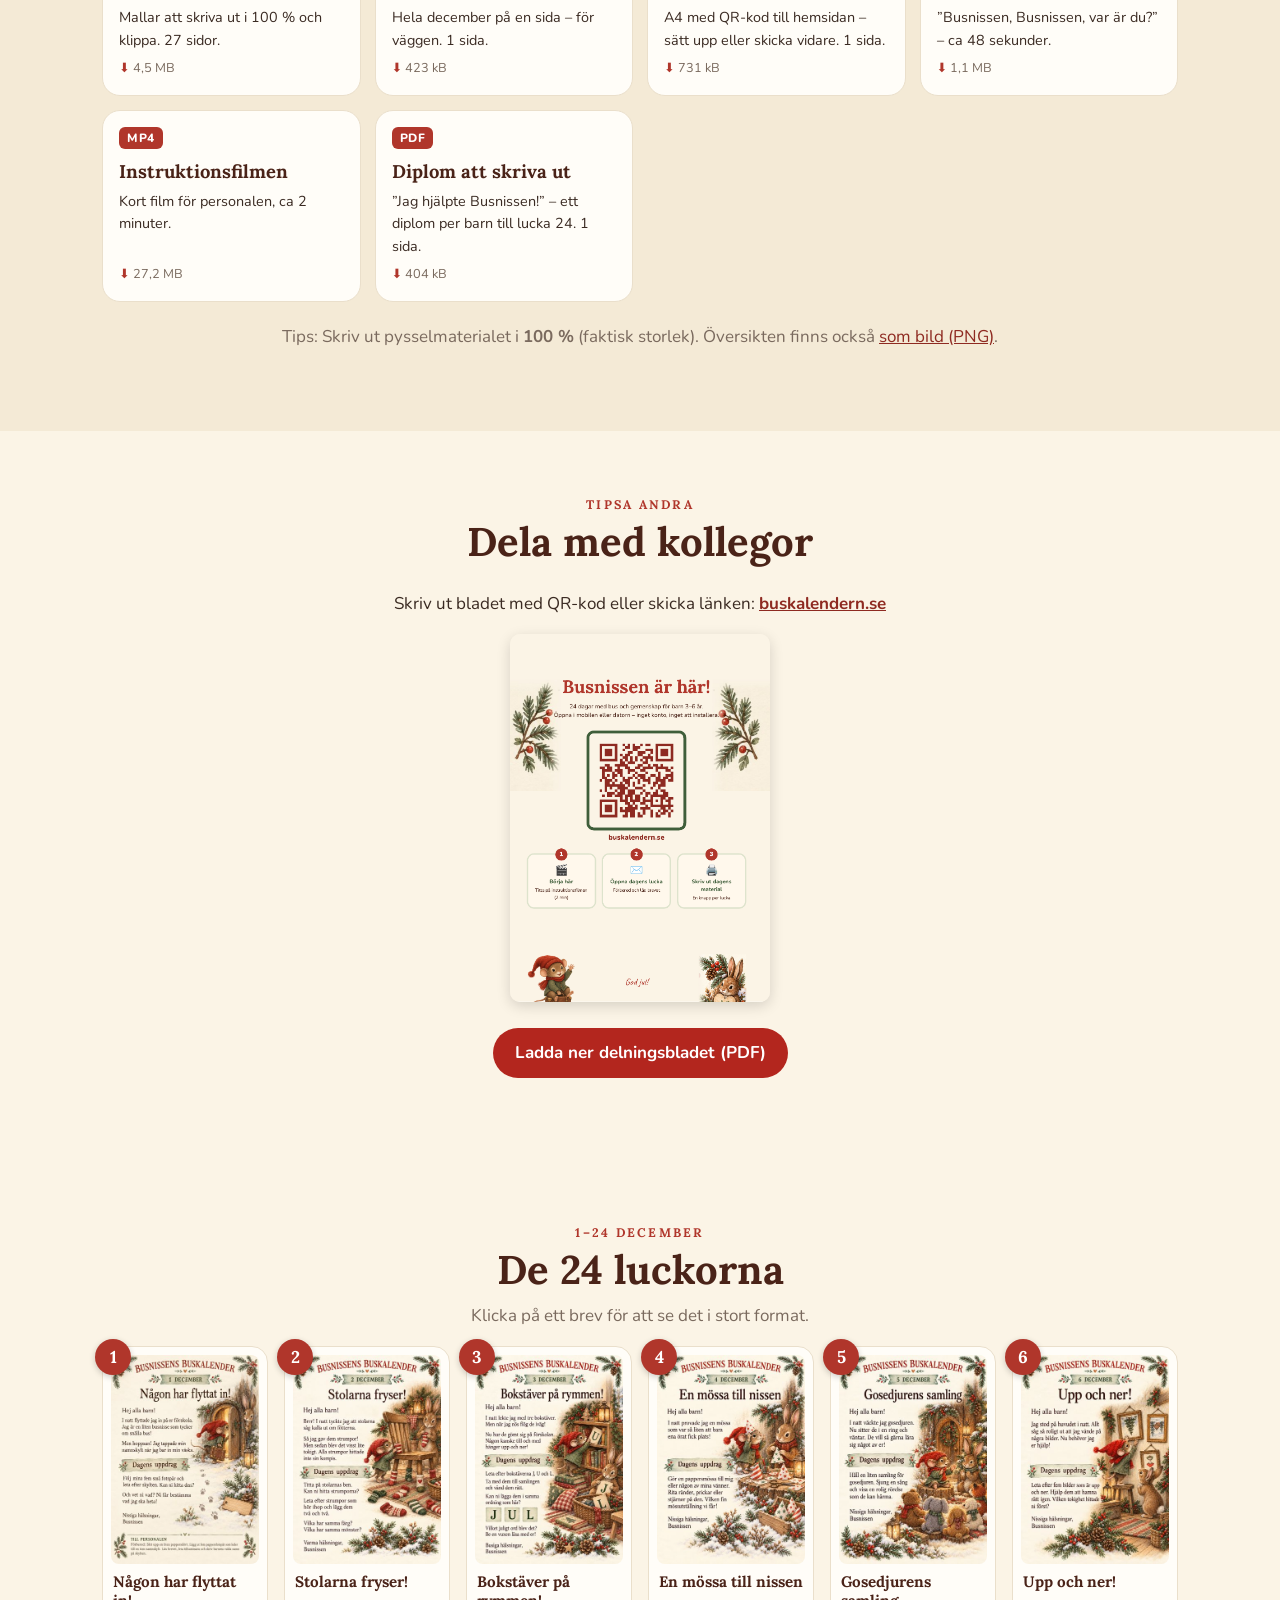
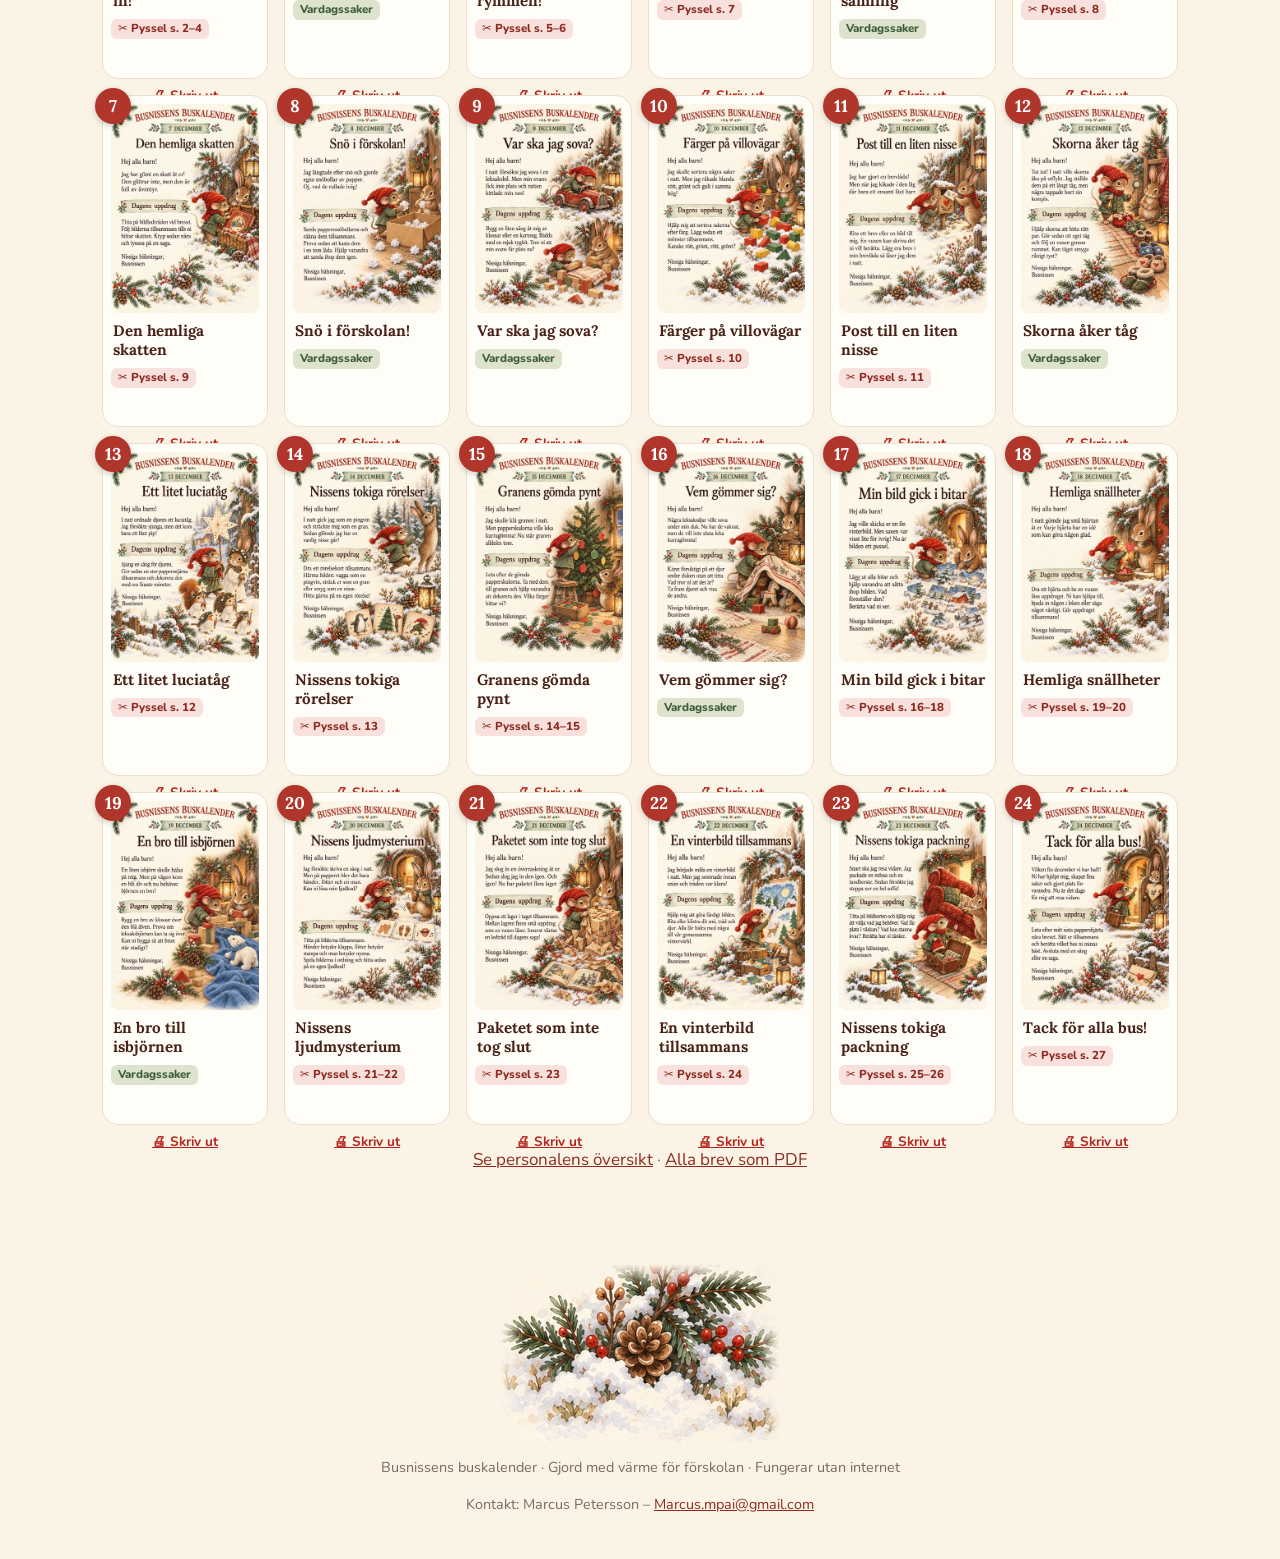
==== commit 2298fd39: "Lucka 24: ta bort gamla sången, ny sång kommer närmare dag 24" ====
--- a/index.html
+++ b/index.html
@@ -55,7 +55,7 @@
    <p class="whisper">schhh … nu öppnar vi brevet</p>
   </div>
   <div class="bonus"><img src="assets/ill/smyg.webp" alt="" width="220" height="220" loading="lazy">
-   <h3>Sången till lucka 24</h3><ul class="tracks"><li><span>Lucka 24 – Tack, Busnissen</span><audio controls preload="none" src="filer/bonus-lucka-24-tack-busnissen.mp3"></audio><a class="mini" href="filer/bonus-lucka-24-tack-busnissen.mp3" download>Ladda ner</a></li></ul></div>
+   <h3>Sången till lucka 24</h3><p>🎵 En ny sång till lucka 24 kommer här när dag 24 närmar sig. Håll utkik!</p></div>
  </div>
 </section>
 
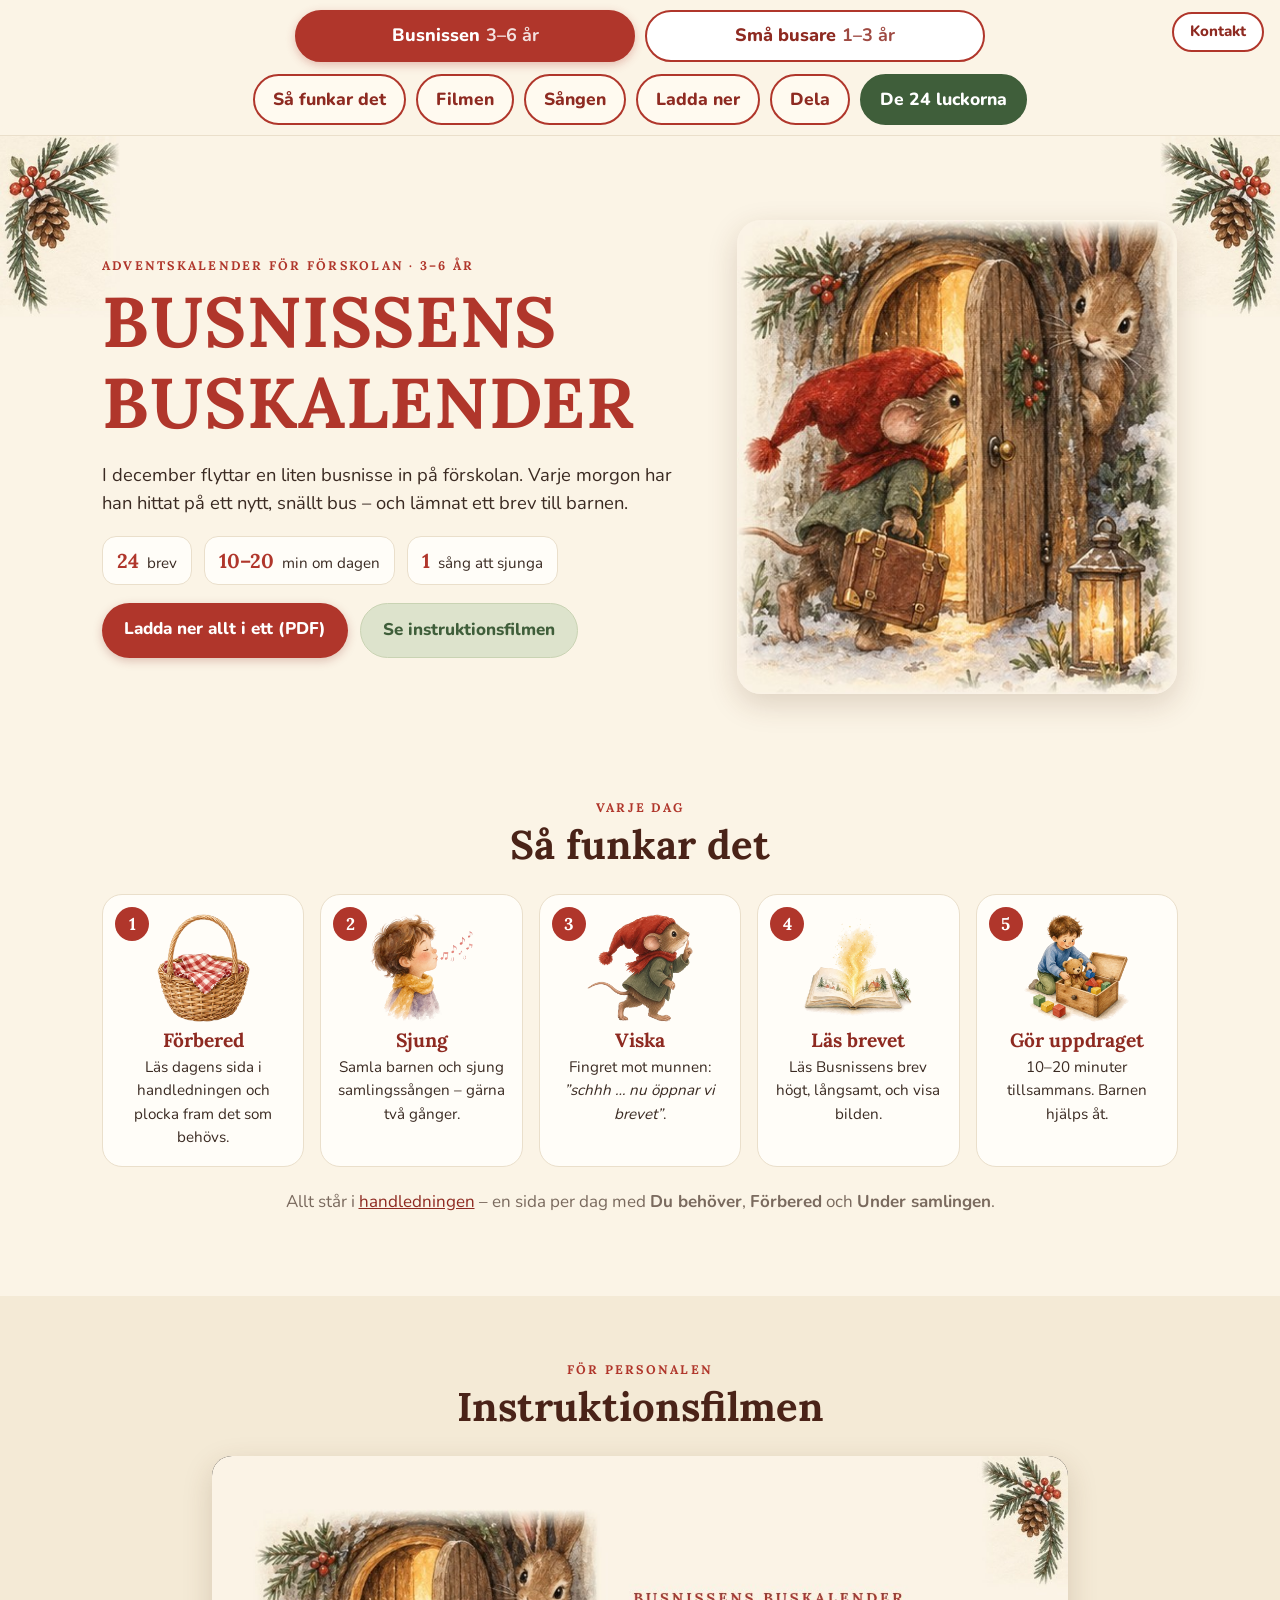
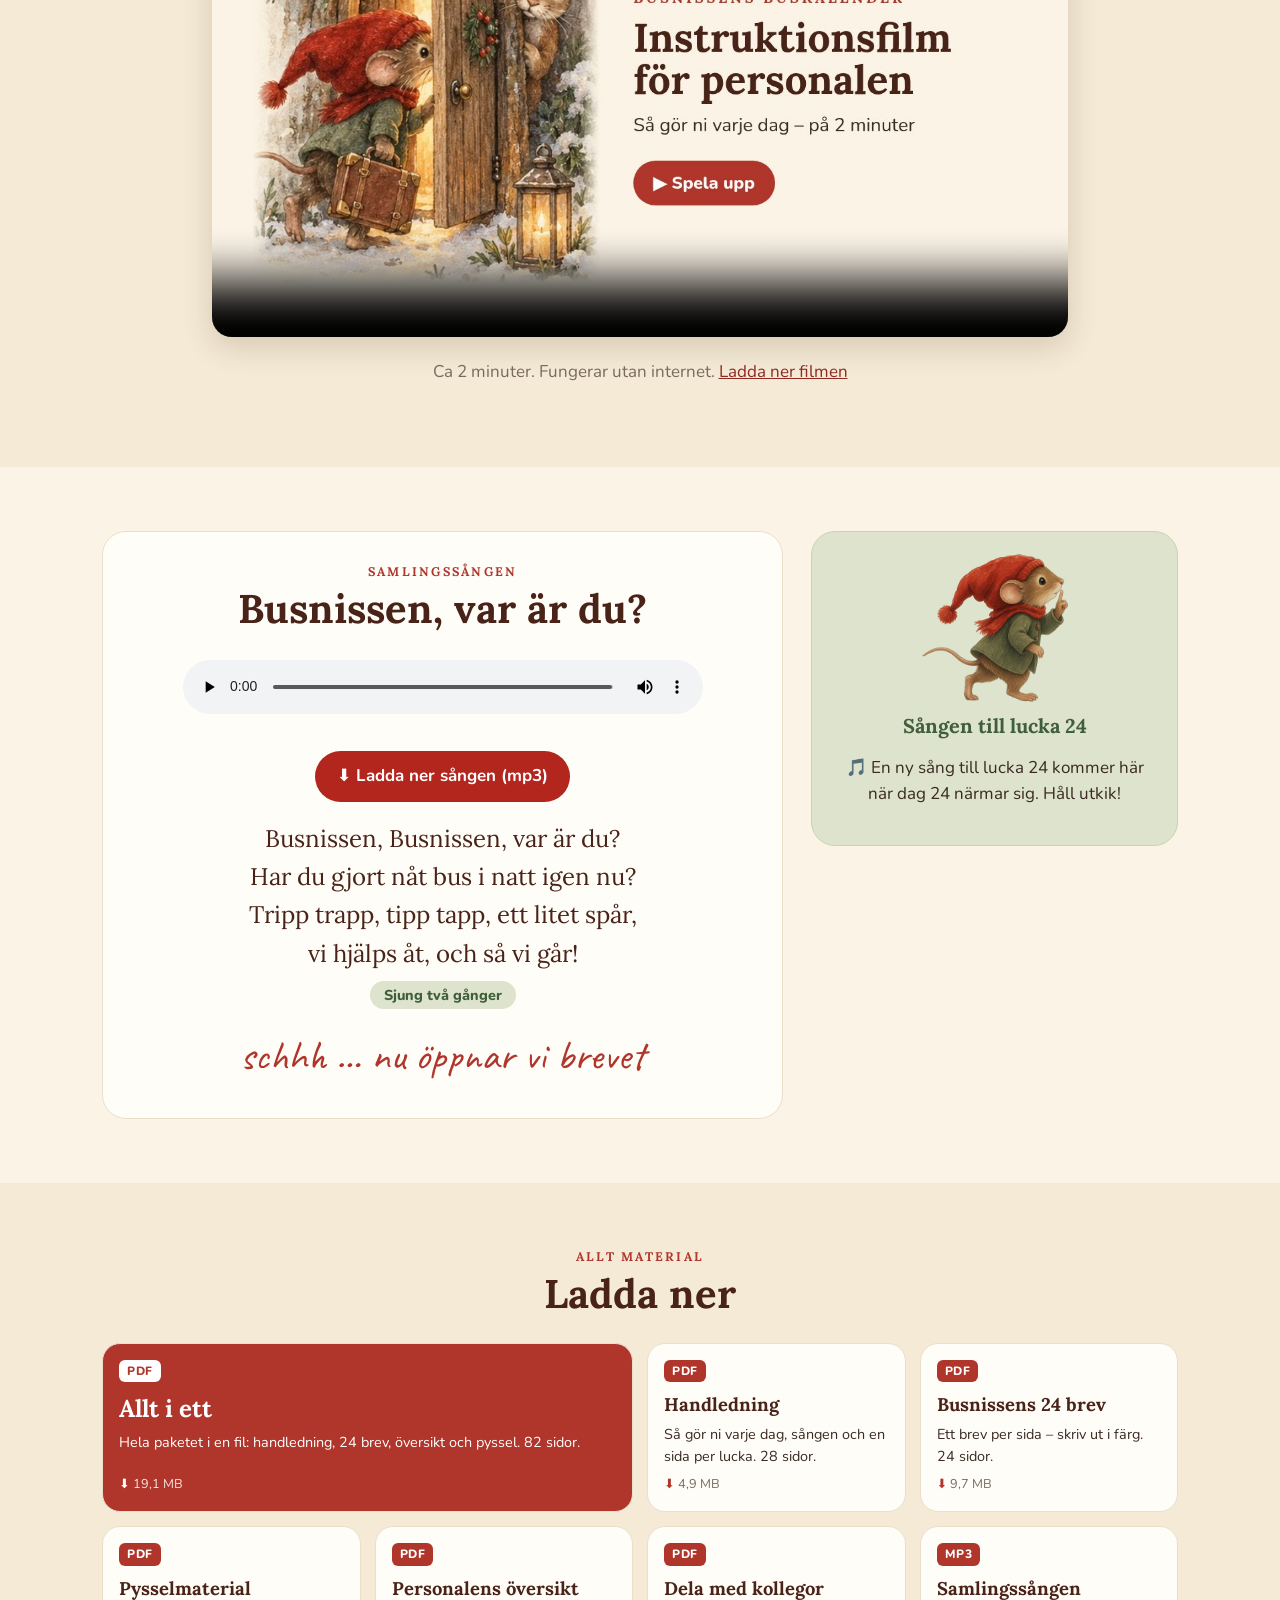
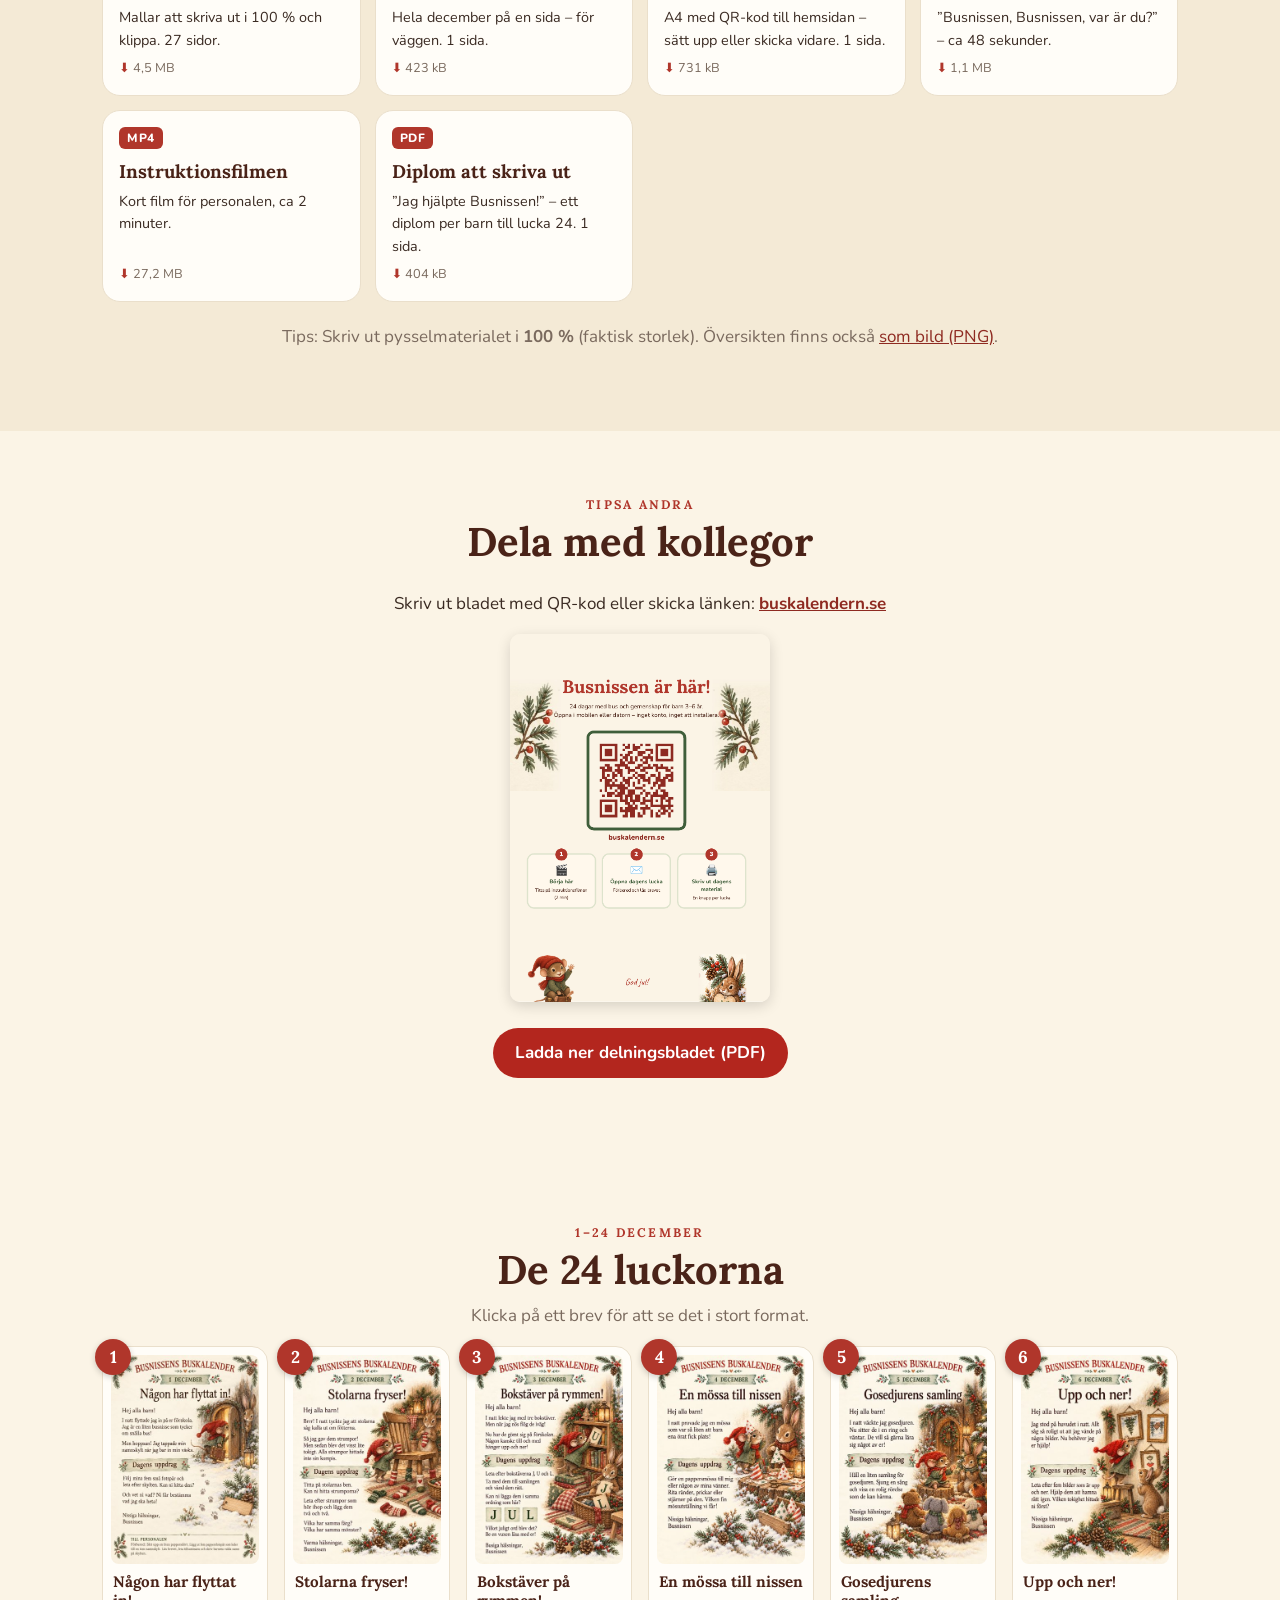
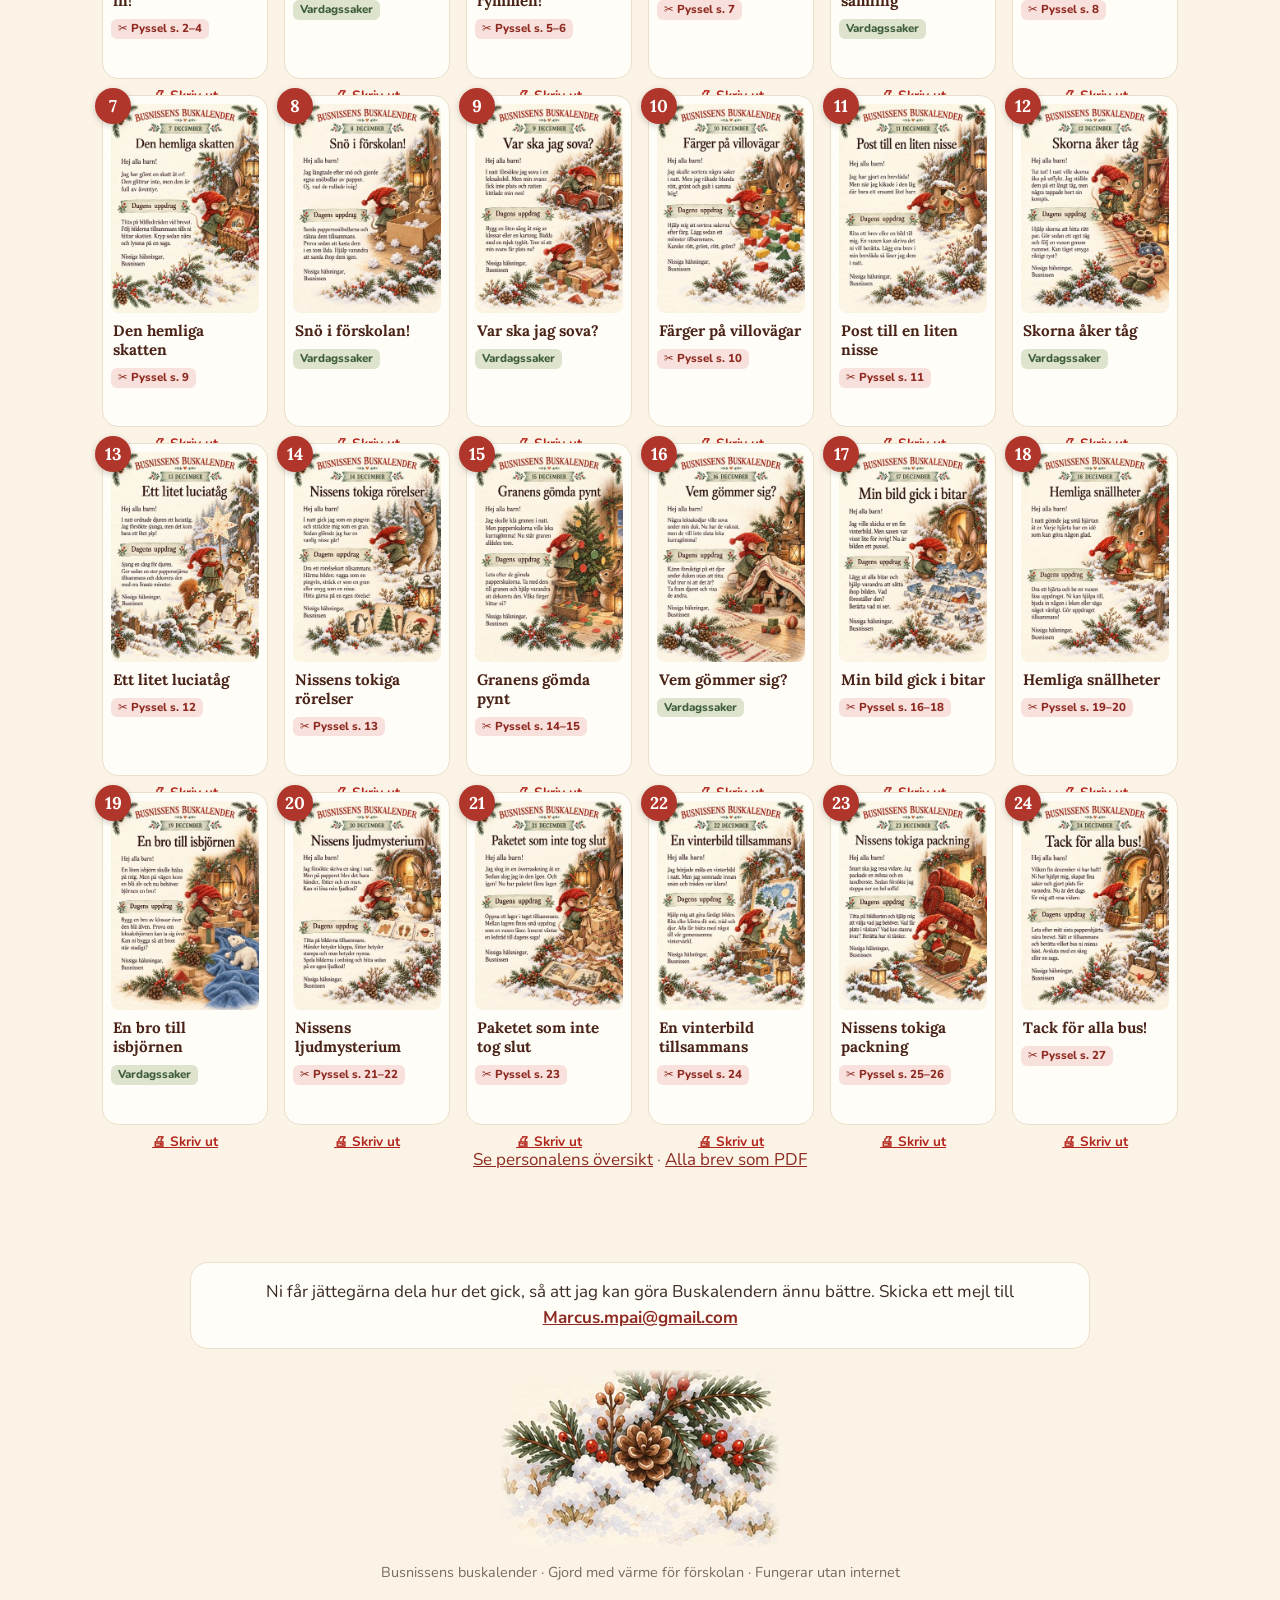
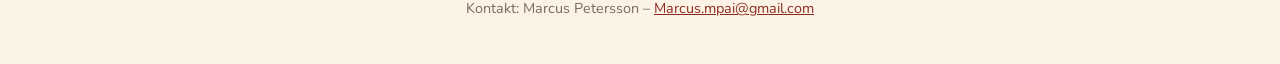
==== commit ffef584d: "Lägg till Kontakt-knapp och feedbackruta på båda sidorna En Kontakt-knapp uppe till höger leder till" ====
--- a/index.html
+++ b/index.html
@@ -8,10 +8,27 @@
 <link rel="icon" href="data:image/svg+xml,%3Csvg xmlns=%22http://www.w3.org/2000/svg%22 viewBox=%220 0 100 100%22%3E%3Ctext y=%22.9em%22 font-size=%2290%22%3E%F0%9F%8E%85%3C/text%3E%3C/svg%3E">
 <link rel="stylesheet" href="assets/style.css">
 <style>.top .vpick{display:flex;gap:10px;justify-content:center;padding:10px 12px 2px;max-width:1120px;margin:0 auto}.top .vpick a{flex:1 1 0;max-width:340px;justify-content:center;min-height:52px;font-size:18px;background:#fff;color:var(--red2);border:2px solid var(--red)}.top .vpick a.on{background:var(--red);color:#fff;box-shadow:0 3px 10px rgba(176,54,43,.3)}.top .vpick a .ag{font-weight:700;opacity:.85;margin-left:6px}@media (max-width:520px){.top .vpick a{font-size:15px;padding:8px 8px;white-space:normal;text-align:center;line-height:1.15}}</style>
+
+<style>
+.feedback-box{padding:8px 0 0}
+.feedback-box p{max-width:900px;margin:0 auto 10px;background:var(--card);border:1px solid #EADFCB;border-radius:18px;padding:16px 22px;text-align:center;color:var(--ink)}
+.feedback-box a{color:var(--red2);font-weight:700}
+#kontakt{scroll-margin-top:130px}
+.top .topbar{position:relative;display:flex;align-items:center;justify-content:center;padding:10px 16px 2px}
+.top .topbar .vpick{padding:0;margin:0;width:100%;max-width:700px}
+.top a.kontakt-btn{position:absolute;right:16px;top:50%;transform:translateY(-50%);z-index:2;min-height:40px;padding:6px 16px;font-size:15px;font-weight:800;background:#fff;color:var(--red2);border:2px solid var(--red);border-radius:999px;text-decoration:none;box-shadow:none}
+.top a.kontakt-btn:hover,.top a.kontakt-btn:focus-visible{background:var(--red);color:#fff;outline:none}
+@media (max-width:960px){
+  .top .topbar{display:grid;grid-template-columns:1fr auto;align-items:center;gap:4px 8px;padding:8px 12px 2px}
+  .top .topbar .vpick{grid-column:1/-1;grid-row:2;max-width:none}
+  .top a.kontakt-btn{position:static;transform:none;grid-column:2;grid-row:1;justify-self:end;min-height:36px;padding:5px 14px;font-size:14px}
+  #kontakt{scroll-margin-top:180px}
+}
+</style>
 </head>
 <body>
 <a class="skip" href="#luckor">Hoppa till luckorna</a>
-<header class="top"><div class="vpick" aria-label="Välj version"><a href="index.html" class="on">Busnissen<span class="ag">3–6 år</span></a><a href="smabarn.html" class="">Små busare<span class="ag">1–3 år</span></a></div><nav><a href="#hur" >Så funkar det</a><a href="#film">Filmen</a><a href="#sangen">Sången</a><a href="#ladda-ner">Ladda ner</a><a href="#dela">Dela</a><a href="#luckor">De 24 luckorna</a></nav></header>
+<header class="top"><div class="topbar"><div class="vpick" aria-label="Välj version"><a href="index.html" class="on">Busnissen<span class="ag">3–6 år</span></a><a href="smabarn.html" class="">Små busare<span class="ag">1–3 år</span></a></div><a class="kontakt-btn" href="#kontakt">Kontakt</a></div><nav><a href="#hur" >Så funkar det</a><a href="#film">Filmen</a><a href="#sangen">Sången</a><a href="#ladda-ner">Ladda ner</a><a href="#dela">Dela</a><a href="#luckor">De 24 luckorna</a></nav></header>
 
 <section class="hero">
  <img class="c l" src="assets/img/corner_tl.jpg" alt=""><img class="c r" src="assets/img/corner_tr.jpg" alt="">
@@ -86,6 +103,11 @@
 </section>
 </main>
 
+<section id="kontakt" class="feedback-box" aria-label="Hör av er">
+ <div class="wrap">
+  <p>Ni får jättegärna dela hur det gick, så att jag kan göra Buskalendern ännu bättre. Skicka ett mejl till <a href="mailto:Marcus.mpai@gmail.com?subject=Feedback%20p%C3%A5%20Busnissens%20buskalender">Marcus.mpai@gmail.com</a></p>
+ </div>
+</section>
 <footer class="foot"><img src="assets/img/garland.jpg" alt=""><p>Busnissens buskalender · Gjord med värme för förskolan · Fungerar utan internet</p><p>Kontakt: Marcus Petersson – <a href="mailto:Marcus.mpai@gmail.com">Marcus.mpai@gmail.com</a></p></footer>
 
 <dialog id="lb" aria-label="Brev">
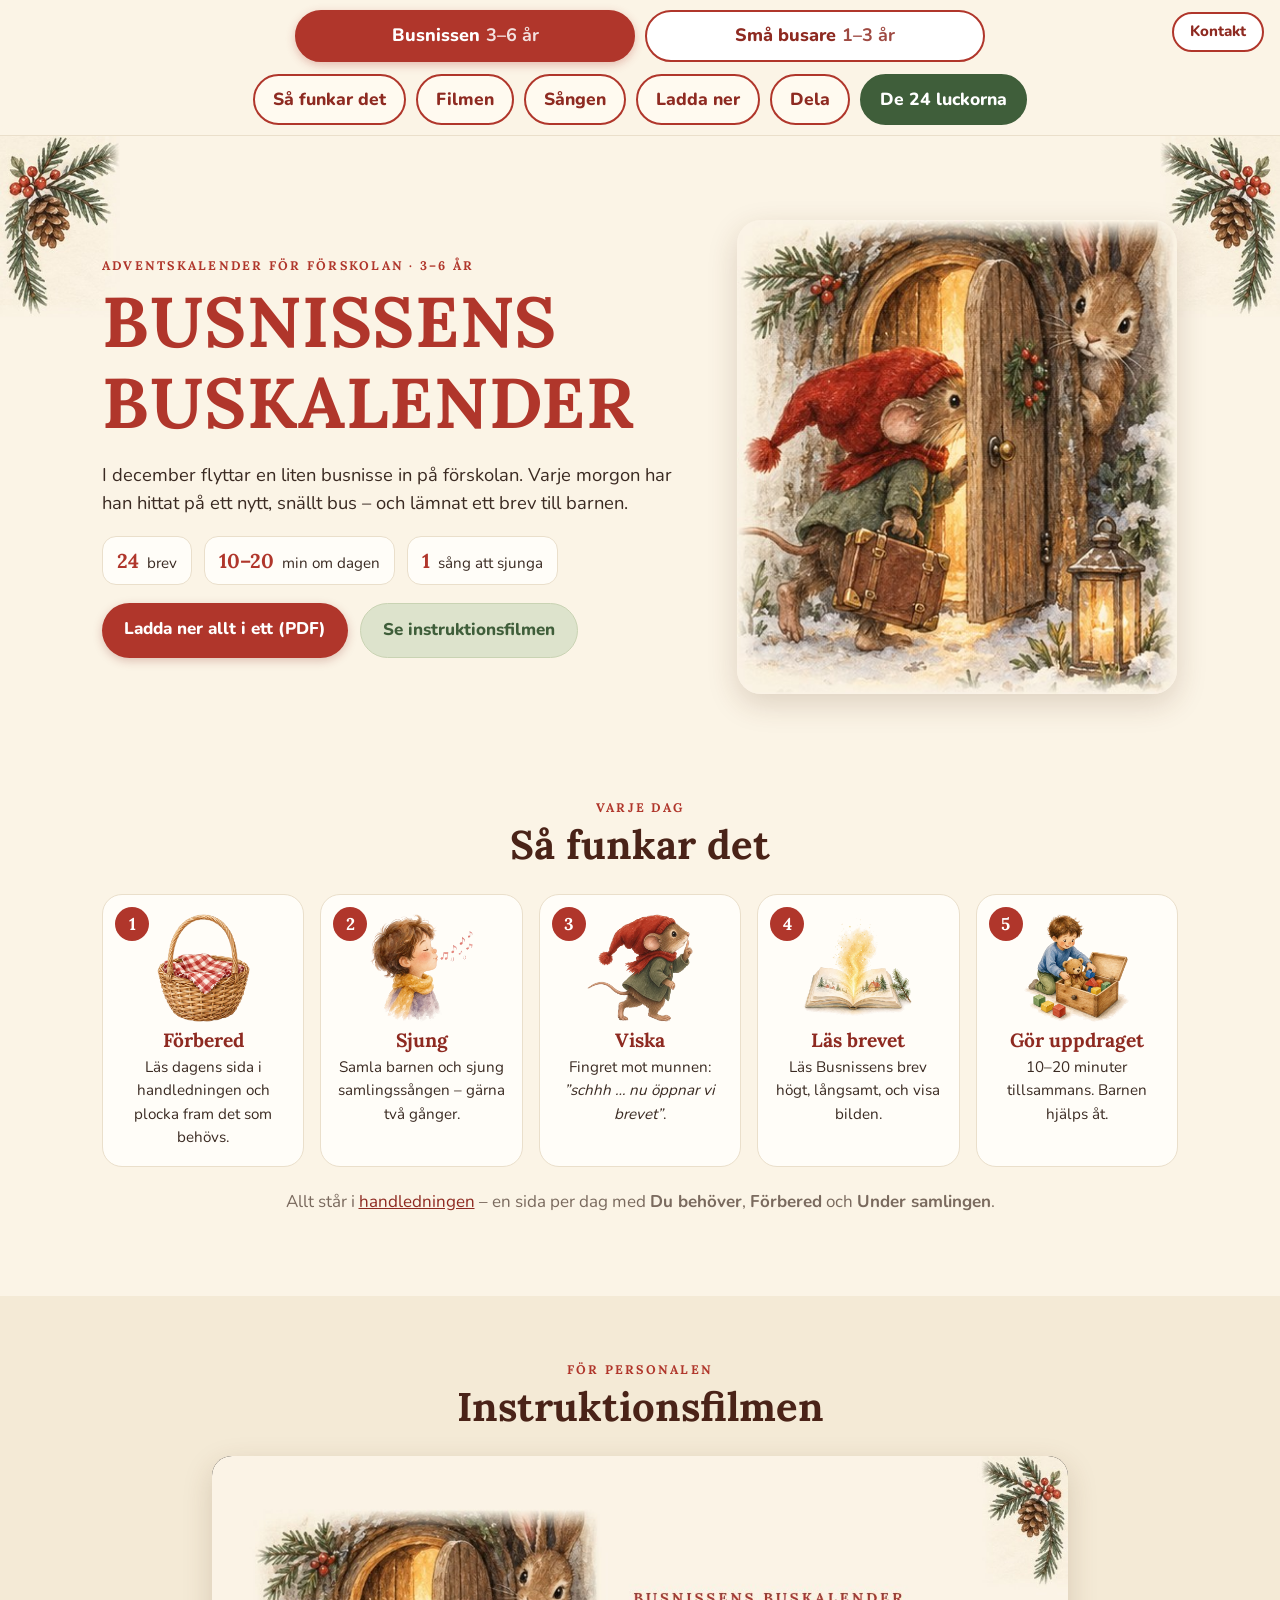
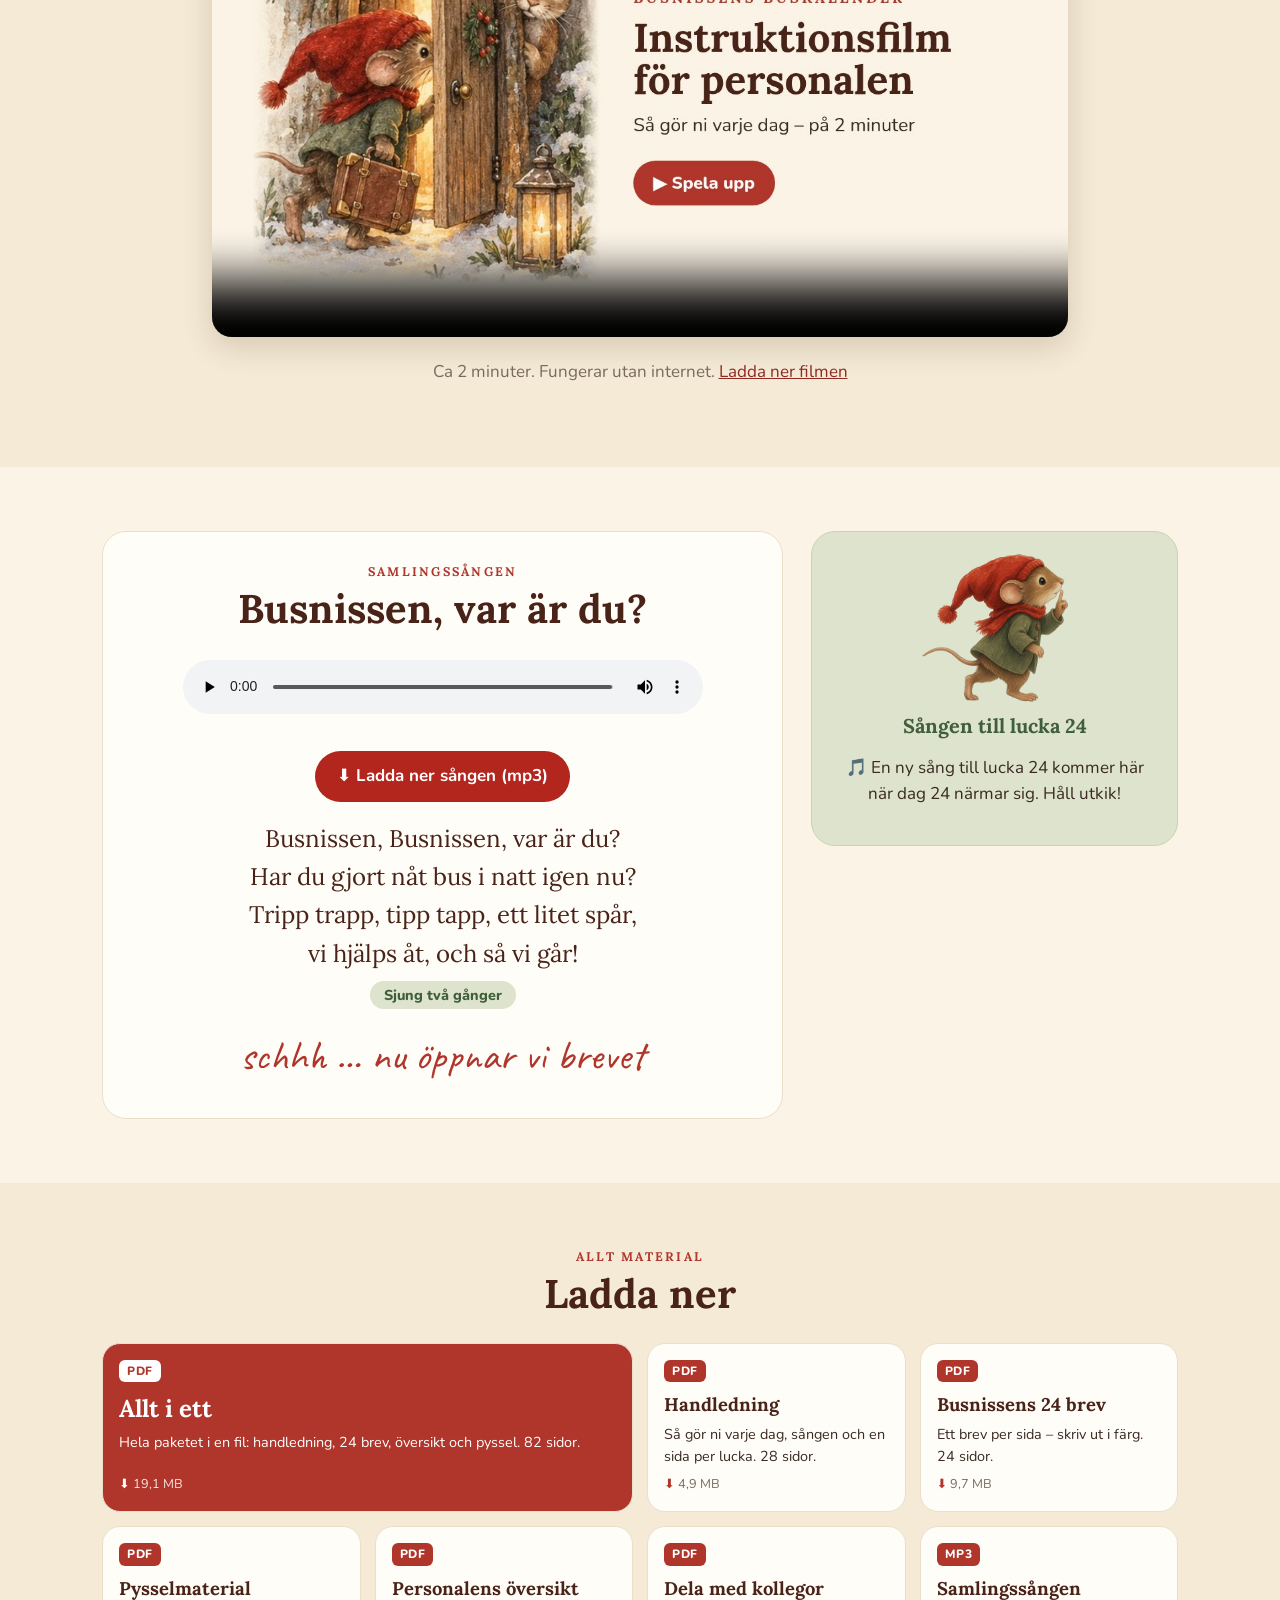
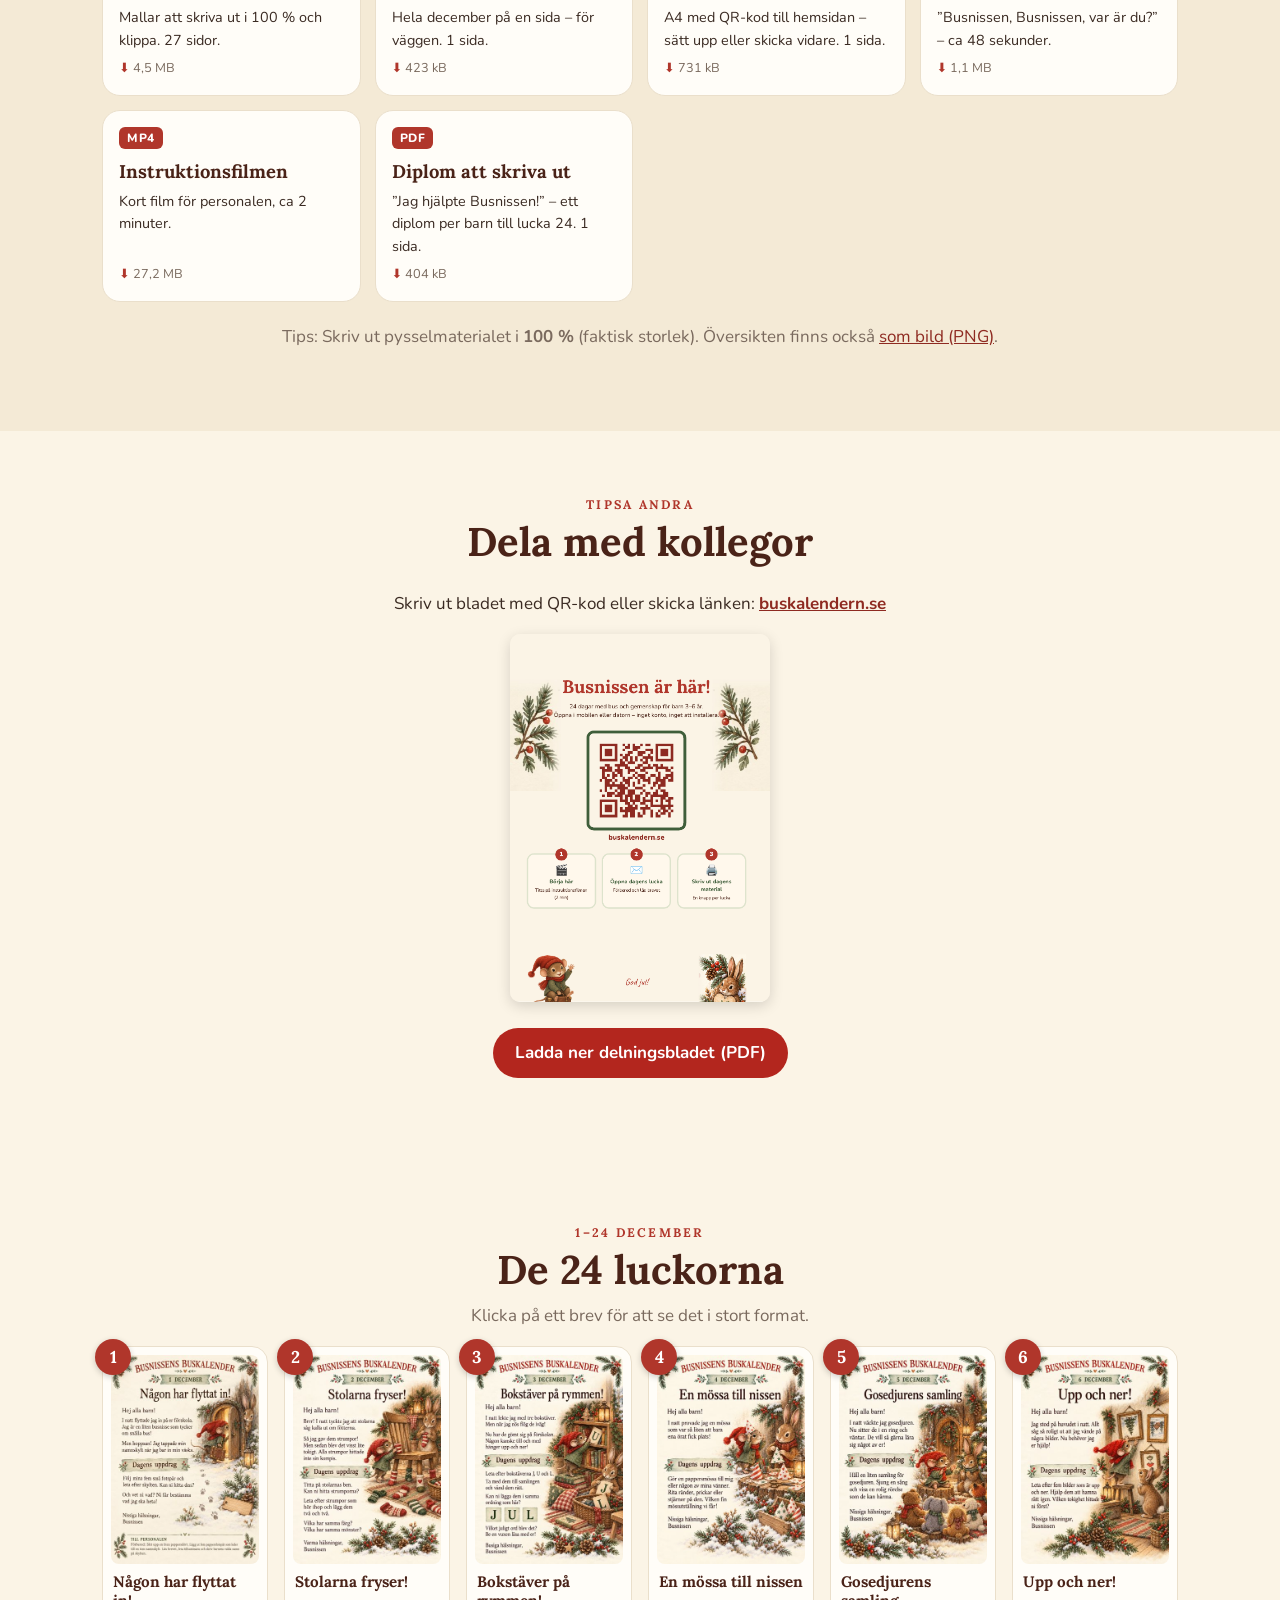
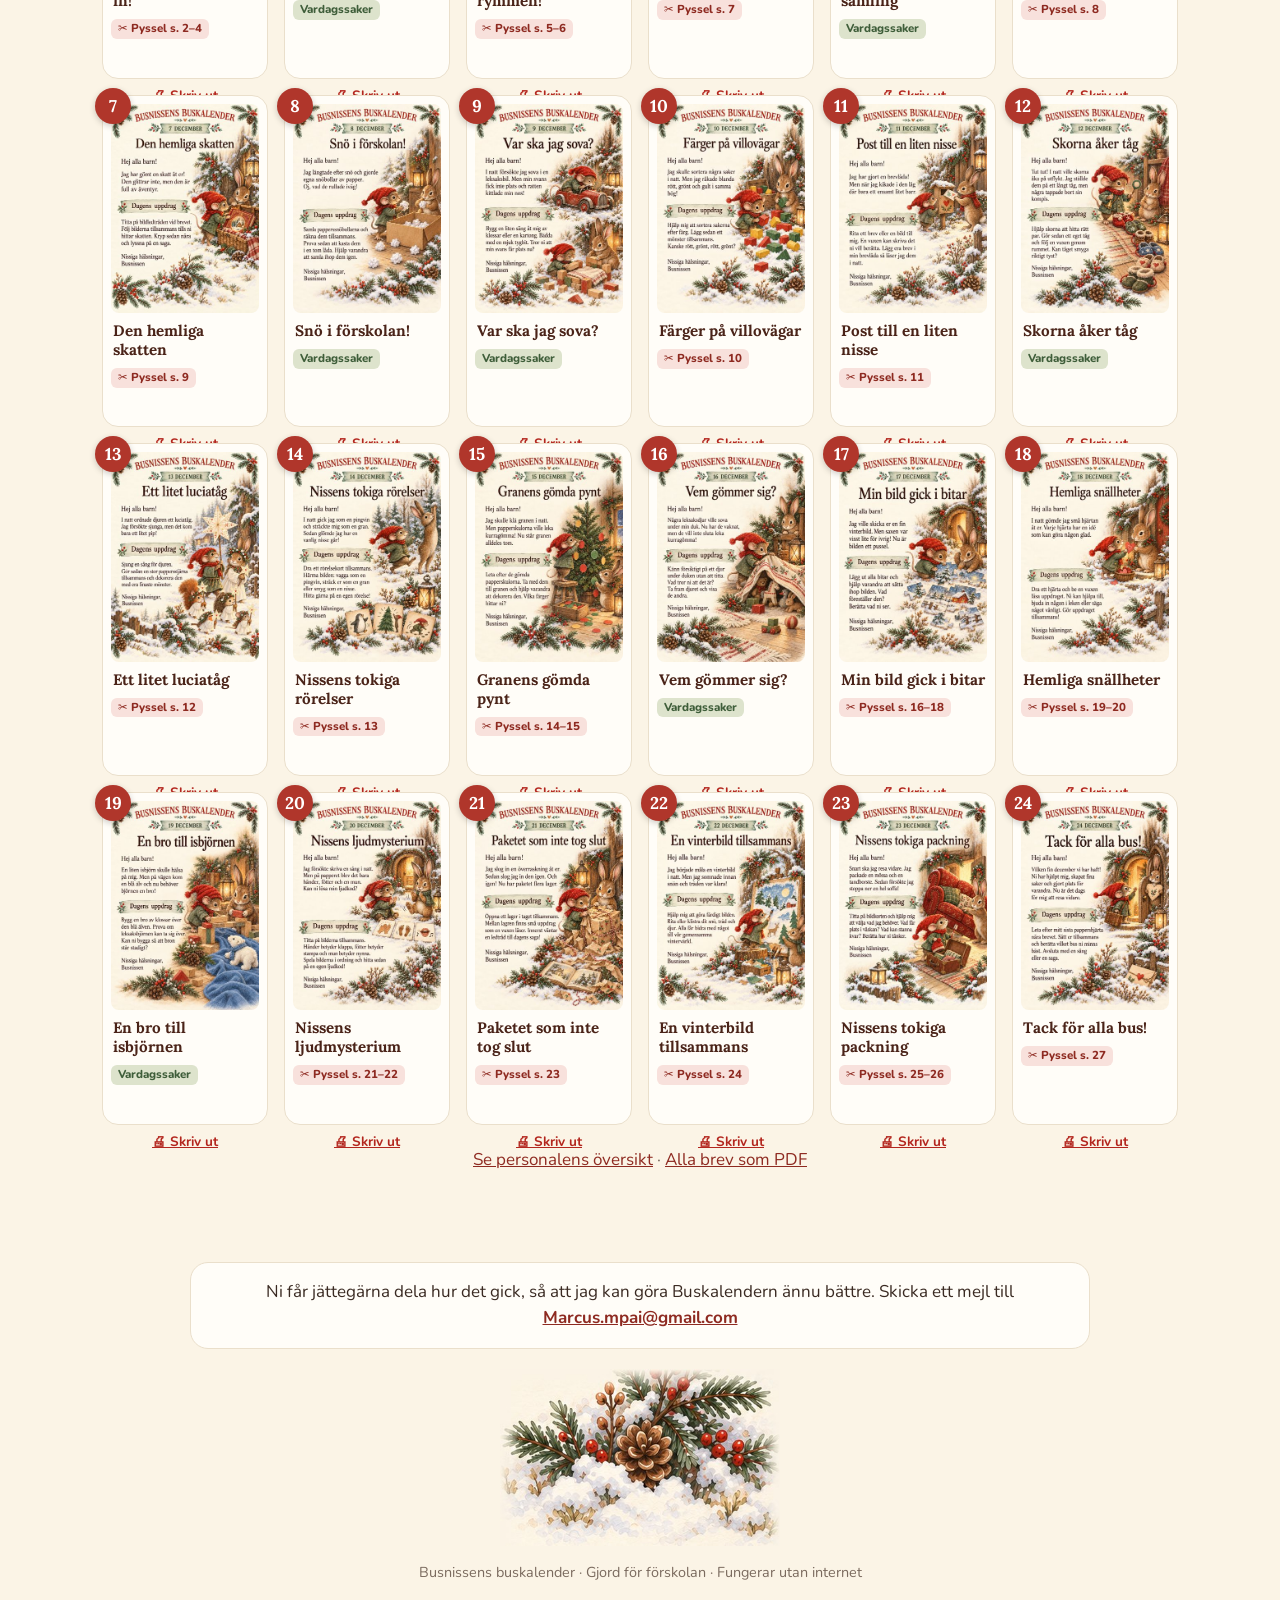
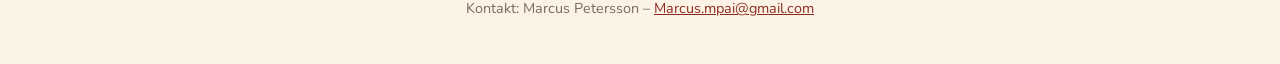
==== commit b8f84299: "Ändra sidfotstext till Gjord för förskolan" ====
--- a/index.html
+++ b/index.html
@@ -108,7 +108,7 @@
   <p>Ni får jättegärna dela hur det gick, så att jag kan göra Buskalendern ännu bättre. Skicka ett mejl till <a href="mailto:Marcus.mpai@gmail.com?subject=Feedback%20p%C3%A5%20Busnissens%20buskalender">Marcus.mpai@gmail.com</a></p>
  </div>
 </section>
-<footer class="foot"><img src="assets/img/garland.jpg" alt=""><p>Busnissens buskalender · Gjord med värme för förskolan · Fungerar utan internet</p><p>Kontakt: Marcus Petersson – <a href="mailto:Marcus.mpai@gmail.com">Marcus.mpai@gmail.com</a></p></footer>
+<footer class="foot"><img src="assets/img/garland.jpg" alt=""><p>Busnissens buskalender · Gjord för förskolan · Fungerar utan internet</p><p>Kontakt: Marcus Petersson – <a href="mailto:Marcus.mpai@gmail.com">Marcus.mpai@gmail.com</a></p></footer>
 
 <dialog id="lb" aria-label="Brev">
  <button class="x" type="button" aria-label="Stäng">×</button>
